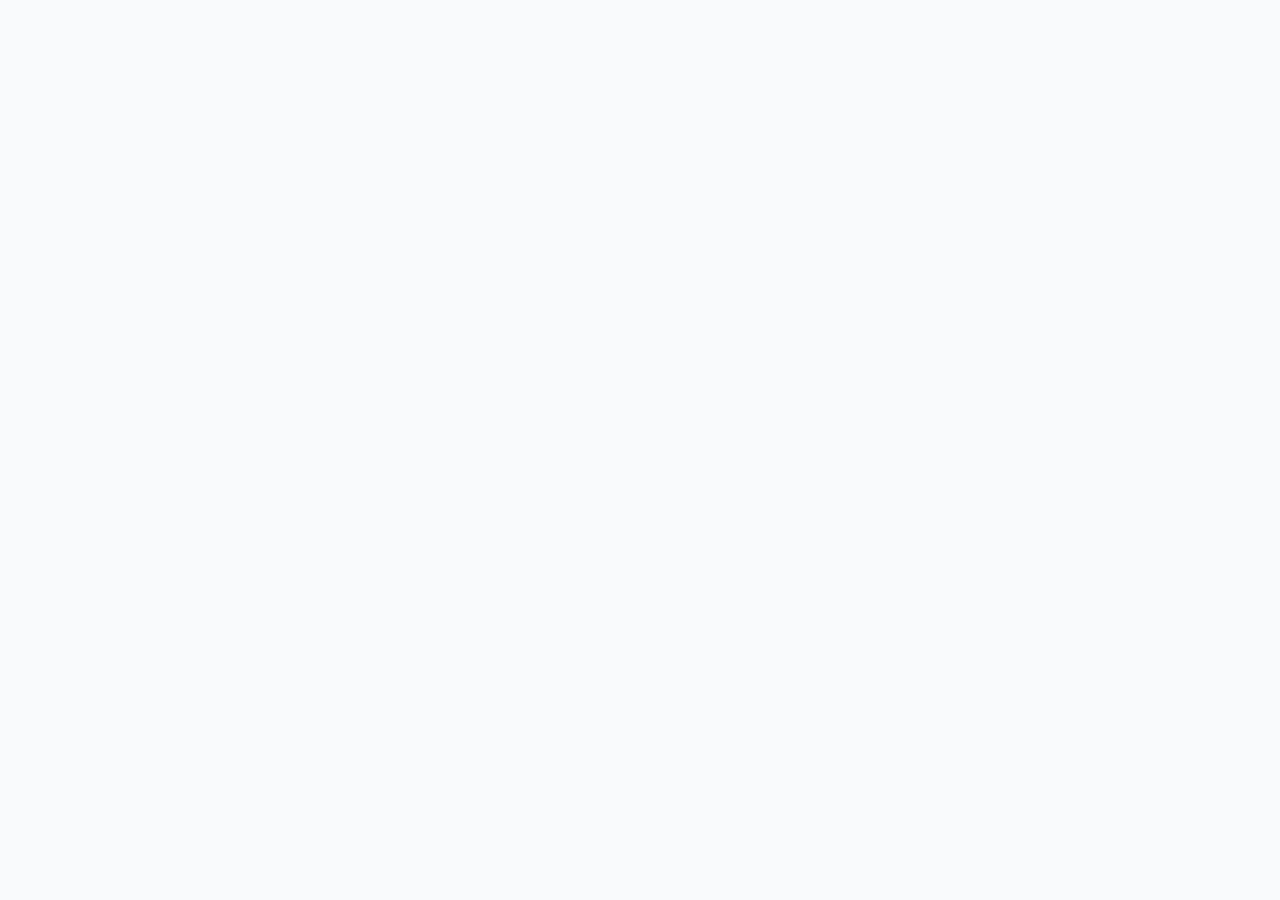
==== index.html @ 6b9e0cc2 "chore: inicializar repositorio, estructura base de carpetas y config inicial" ====
<!DOCTYPE html>
<html lang="es">
<head>
  <meta charset="UTF-8">
  <meta name="viewport" content="width=device-width, initial-scale=1.0">
  <title>Pablo Sosa | Estudiante de Sistemas & Diseñador UX/UI</title>
  <meta name="description" content="Portfolio web personal de Pablo Sosa, estudiante de la Licenciatura en Sistemas de Información (FCyT UADER) enfocado en Diseño UX/UI y Frontend. Proyectos, casos de estudio y contacto.">
  <meta name="author" content="Pablo Sosa">
  <meta name="theme-color" content="#1D4ED8">

  <!-- Open Graph / Meta Compartir -->
  <meta property="og:type" content="website">
  <meta property="og:title" content="Pablo Sosa | Estudiante de Sistemas & Diseñador UX/UI">
  <meta property="og:description" content="Portfolio web personal de Pablo Sosa. Proyectos de UX/UI, casos de estudio, formación en Sistemas y contacto.">
  <meta property="og:image" content="assets/images/pablo-sosa.jpg">
  <meta property="og:url" content="https://pablososa388.github.io/portfolio-pablo-sosa/">

  <!-- Favicon Vectorial -->
  <link rel="icon" type="image/svg+xml" href="assets/images/favicon.svg">

  <!-- Tipografías de Google Fonts con font-display: swap -->
  <link rel="preconnect" href="https://fonts.googleapis.com">
  <link rel="preconnect" href="https://fonts.gstatic.com" crossorigin>
  <link href="https://fonts.googleapis.com/css2?family=Inter:wght@400;500;600;700&family=Outfit:wght@500;600;700;800&display=swap" rel="stylesheet">

  <!-- Estilos CSS del Design System -->
  <link rel="stylesheet" href="assets/css/style.css">
</head>
<body>
  <!-- Enlace accesible de salto para lectores de pantalla y navegación por teclado (WCAG 2.2 AA) -->
  <a href="#main-content" class="skip-link">Saltar al contenido principal</a>

  <!-- Header / Barra de Navegación Sticky -->
  <header id="header" class="site-header" role="banner">
    <!-- Se completará en el siguiente commit -->
  </header>

  <!-- Contenido Principal One-Page -->
  <main id="main-content" role="main">
    <!-- Secciones obligatorias se incorporarán progresivamente -->
  </main>

  <!-- Footer del Sitio -->
  <footer id="footer" class="site-footer" role="contentinfo">
    <!-- Se completará en el commit correspondiente -->
  </footer>

  <!-- Script principal de interactividad -->
  <script src="assets/js/main.js" defer></script>
</body>
</html>
---- assets/css/style.css ----
/* ==========================================================================
   PORTFOLIO WEB PERSONAL - PABLO SOSA
   Design System, CSS Variables, Tokens & Base Styles
   Cátedra: Diseño UX-UI (FCyT UADER)
   ========================================================================== */

/* --------------------------------------------------------------------------
   1. VARIABLES & DESIGN TOKENS
   -------------------------------------------------------------------------- */
:root {
  /* Escala de Espaciado (múltiplos de 4px y 8px) */
  --space-1: 0.25rem;  /* 4px */
  --space-2: 0.5rem;   /* 8px */
  --space-3: 0.75rem;  /* 12px */
  --space-4: 1rem;     /* 16px */
  --space-5: 1.25rem;  /* 20px */
  --space-6: 1.5rem;   /* 24px */
  --space-8: 2rem;     /* 32px */
  --space-10: 2.5rem;  /* 40px */
  --space-12: 3rem;    /* 48px */
  --space-16: 4rem;    /* 64px */
  --space-20: 5rem;    /* 80px */
  --space-24: 6rem;    /* 96px */

  /* Tipografías */
  --font-heading: 'Outfit', -apple-system, BlinkMacSystemFont, 'Segoe UI', Roboto, sans-serif;
  --font-body: 'Inter', -apple-system, BlinkMacSystemFont, 'Segoe UI', Roboto, sans-serif;

  /* Escala Tipográfica (Mobile-first) */
  --text-xs: 0.75rem;    /* 12px */
  --text-sm: 0.875rem;   /* 14px */
  --text-base: 1rem;     /* 16px */
  --text-lg: 1.125rem;   /* 18px */
  --text-xl: 1.25rem;    /* 20px */
  --text-2xl: 1.5rem;    /* 24px */
  --text-3xl: 1.875rem;  /* 30px */
  --text-4xl: 2.25rem;   /* 36px */
  --text-5xl: 3rem;      /* 48px */

  /* Radios de borde */
  --radius-sm: 6px;
  --radius-md: 10px;
  --radius-lg: 16px;
  --radius-xl: 24px;
  --radius-full: 9999px;

  /* Transiciones y Sombras */
  --transition-fast: 150ms ease;
  --transition-base: 250ms cubic-bezier(0.16, 1, 0.3, 1);
  --header-height: 4.5rem;

  /* PALETA MODO CLARO (Default) - Contraste WCAG 2.2 AA validado */
  --color-bg: #F8FAFC;
  --color-surface: #FFFFFF;
  --color-surface-hover: #F1F5F9;
  --color-surface-subtle: #F1F5F9;
  --color-text-main: #0F172A;       /* Slate 900 - Contraste > 13:1 */
  --color-text-muted: #475569;      /* Slate 600 - Contraste > 5.5:1 */
  --color-text-subtle: #64748B;
  --color-border: #E2E8F0;
  --color-border-subtle: #CBD5E1;
  --color-primary: #1D4ED8;         /* Blue 700 - Contraste > 6.5:1 */
  --color-primary-hover: #1E40AF;
  --color-primary-light: #EFF6FF;
  --color-accent: #0D9488;          /* Teal 600 */
  --color-accent-subtle: #CCFBF1;
  --color-card-border: #E2E8F0;
  --color-shadow: rgba(15, 23, 42, 0.06);
  --color-shadow-lg: rgba(15, 23, 42, 0.12);
  --color-focus: #2563EB;
  --color-badge-bg: #DCFCE7;
  --color-badge-text: #166534;
  --color-badge-dot: #22C55E;
}

/* PALETA MODO OSCURO (Activada vía atributo data-theme="dark" o media query) */
[data-theme="dark"] {
  --color-bg: #0B0F19;
  --color-surface: #131B2E;
  --color-surface-hover: #1E293B;
  --color-surface-subtle: #0F172A;
  --color-text-main: #F8FAFC;       /* Slate 50 - Contraste > 14:1 */
  --color-text-muted: #94A3B8;      /* Slate 400 - Contraste > 5:1 */
  --color-text-subtle: #64748B;
  --color-border: #1E293B;
  --color-border-subtle: #334155;
  --color-primary: #38BDF8;         /* Sky 400 */
  --color-primary-hover: #7DD3FC;
  --color-primary-light: rgba(56, 189, 248, 0.12);
  --color-accent: #2DD4BF;          /* Teal 400 */
  --color-accent-subtle: rgba(45, 212, 191, 0.15);
  --color-card-border: #1E293B;
  --color-shadow: rgba(0, 0, 0, 0.35);
  --color-shadow-lg: rgba(0, 0, 0, 0.6);
  --color-focus: #38BDF8;
  --color-badge-bg: rgba(34, 197, 94, 0.15);
  --color-badge-text: #86EFAC;
  --color-badge-dot: #4ADE80;
}

@media (prefers-color-scheme: dark) {
  :root:not([data-theme="light"]) {
    --color-bg: #0B0F19;
    --color-surface: #131B2E;
    --color-surface-hover: #1E293B;
    --color-surface-subtle: #0F172A;
    --color-text-main: #F8FAFC;
    --color-text-muted: #94A3B8;
    --color-text-subtle: #64748B;
    --color-border: #1E293B;
    --color-border-subtle: #334155;
    --color-primary: #38BDF8;
    --color-primary-hover: #7DD3FC;
    --color-primary-light: rgba(56, 189, 248, 0.12);
    --color-accent: #2DD4BF;
    --color-accent-subtle: rgba(45, 212, 191, 0.15);
    --color-card-border: #1E293B;
    --color-shadow: rgba(0, 0, 0, 0.35);
    --color-shadow-lg: rgba(0, 0, 0, 0.6);
    --color-focus: #38BDF8;
    --color-badge-bg: rgba(34, 197, 94, 0.15);
    --color-badge-text: #86EFAC;
    --color-badge-dot: #4ADE80;
  }
}

/* --------------------------------------------------------------------------
   2. RESET MODERNO & CONFIGURACIÓN GLOBAL
   -------------------------------------------------------------------------- */
*, *::before, *::after {
  box-sizing: border-box;
  margin: 0;
  padding: 0;
}

html {
  font-family: var(--font-body);
  font-size: 16px;
  line-height: 1.6;
  color: var(--color-text-main);
  background-color: var(--color-bg);
  scroll-behavior: smooth;
  -webkit-text-size-adjust: 100%;
}

body {
  min-height: 100vh;
  display: flex;
  flex-direction: column;
  overflow-x: hidden;
  transition: background-color var(--transition-base), color var(--transition-base);
}

/* Evitar que el header sticky tape los títulos al navegar por anclas */
section[id], article[id] {
  scroll-margin-top: calc(var(--header-height) + 1.5rem);
}

/* --------------------------------------------------------------------------
   3. ACCESIBILIDAD & FOCO VISIBLE (WCAG 2.2 AA)
   -------------------------------------------------------------------------- */
.skip-link {
  position: absolute;
  top: -100px;
  left: var(--space-4);
  background: var(--color-primary);
  color: #FFFFFF;
  padding: var(--space-3) var(--space-6);
  border-radius: var(--radius-md);
  font-weight: 600;
  z-index: 9999;
  text-decoration: none;
  box-shadow: 0 4px 12px var(--color-shadow-lg);
  transition: top var(--transition-fast);
}

.skip-link:focus {
  top: var(--space-4);
  outline: 3px solid var(--color-focus);
  outline-offset: 3px;
}

:focus-visible {
  outline: 3px solid var(--color-focus);
  outline-offset: 3px;
}

/* Respeto estricto a preferencia de reducción de movimiento */
@media (prefers-reduced-motion: reduce) {
  html {
    scroll-behavior: auto !important;
  }
  *, *::before, *::after {
    animation-duration: 0.01ms !important;
    animation-iteration-count: 1 !important;
    transition-duration: 0.01ms !important;
    scroll-behavior: auto !important;
  }
}

/* --------------------------------------------------------------------------
   4. TIPOGRAFÍA & CONTENEDORES
   -------------------------------------------------------------------------- */
h1, h2, h3, h4 {
  font-family: var(--font-heading);
  color: var(--color-text-main);
  line-height: 1.25;
  font-weight: 700;
  letter-spacing: -0.02em;
}

h1 { font-size: var(--text-3xl); }
h2 { font-size: var(--text-2xl); }
h3 { font-size: var(--text-xl); }
h4 { font-size: var(--text-lg); }

p {
  color: var(--color-text-muted);
  margin-bottom: var(--space-4);
}

a {
  color: var(--color-primary);
  text-decoration: none;
  transition: color var(--transition-fast);
}

img, svg {
  display: block;
  max-width: 100%;
  height: auto;
}

ul, ol {
  list-style: none;
}

.container {
  width: 100%;
  max-width: 1200px;
  margin-inline: auto;
  padding-inline: var(--space-5);
}

/* Clases utilitarias de texto y badges */
.section-tag {
  display: inline-block;
  font-family: var(--font-heading);
  font-size: var(--text-xs);
  font-weight: 700;
  text-transform: uppercase;
  letter-spacing: 0.1em;
  color: var(--color-primary);
  background-color: var(--color-primary-light);
  padding: var(--space-1) var(--space-3);
  border-radius: var(--radius-full);
  margin-bottom: var(--space-2);
}

.section-title {
  font-size: var(--text-3xl);
  margin-bottom: var(--space-2);
}

.section-desc {
  font-size: var(--text-base);
  max-width: 60ch;
  margin-bottom: var(--space-8);
}

/* Breakpoints Responsivos */
@media (min-width: 768px) {
  :root {
    --text-3xl: 2.25rem;
    --text-4xl: 2.75rem;
    --text-5xl: 3.5rem;
  }
  .container {
    padding-inline: var(--space-8);
  }
}

@media (min-width: 1280px) {
  :root {
    --text-5xl: 4rem;
  }
  .container {
    padding-inline: var(--space-10);
  }
}
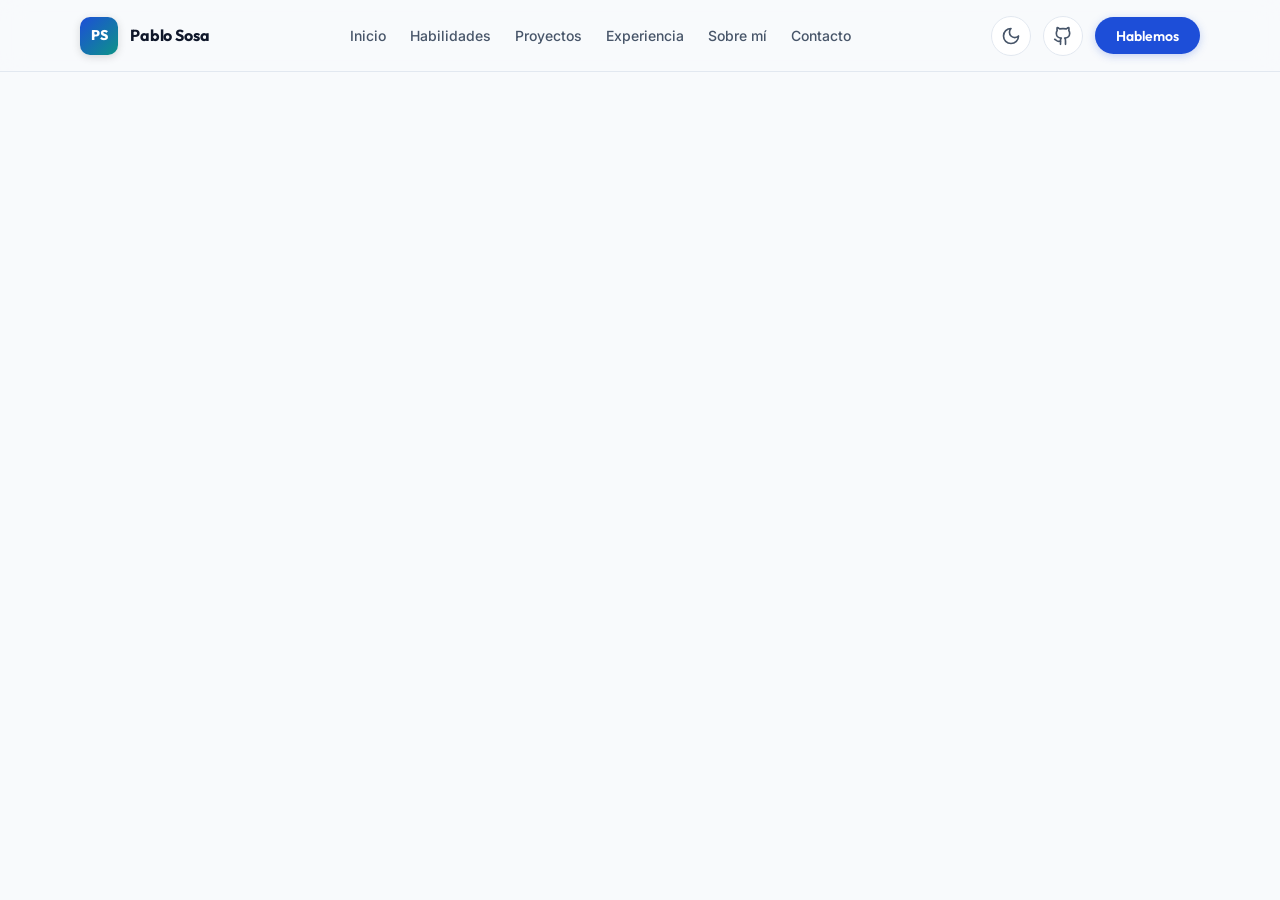
==== commit 5490c71a: "feat: maquetar skip-link y header sticky con navegacion accesible, mobile menu y toggle modo oscuro/" ====
--- a/index.html
+++ b/index.html
@@ -32,7 +32,64 @@
 
   <!-- Header / Barra de Navegación Sticky -->
   <header id="header" class="site-header" role="banner">
-    <!-- Se completará en el siguiente commit -->
+    <div class="container header-container">
+      <!-- Logotipo / Monograma -->
+      <a href="#hero" class="brand-logo" aria-label="Pablo Sosa - Ir al inicio">
+        <span class="brand-monogram">PS</span>
+        <span class="brand-name">Pablo Sosa</span>
+      </a>
+
+      <!-- Navegación Principal -->
+      <nav id="primary-nav" class="main-nav" aria-label="Navegación principal">
+        <ul class="nav-list">
+          <li class="nav-item"><a href="#hero" class="nav-link">Inicio</a></li>
+          <li class="nav-item"><a href="#skills" class="nav-link">Habilidades</a></li>
+          <li class="nav-item"><a href="#proyectos" class="nav-link">Proyectos</a></li>
+          <li class="nav-item"><a href="#experiencia" class="nav-link">Experiencia</a></li>
+          <li class="nav-item"><a href="#sobre-mi" class="nav-link">Sobre mí</a></li>
+          <li class="nav-item"><a href="#contacto" class="nav-link">Contacto</a></li>
+        </ul>
+      </nav>
+
+      <!-- Acciones de Navegación (Tema, GitHub, CTA Contacto, Botón Móvil) -->
+      <div class="header-actions">
+        <!-- Toggle Modo Claro / Modo Oscuro -->
+        <button id="theme-toggle" class="btn-icon theme-toggle" type="button" aria-label="Cambiar a modo oscuro" title="Cambiar tema">
+          <svg class="sun-icon" xmlns="http://www.w3.org/2000/svg" width="20" height="20" viewBox="0 0 24 24" fill="none" stroke="currentColor" stroke-width="2" stroke-linecap="round" stroke-linejoin="round" aria-hidden="true">
+            <circle cx="12" cy="12" r="4"></circle>
+            <path d="M12 2v2"></path>
+            <path d="M12 20v2"></path>
+            <path d="m4.93 4.93 1.41 1.41"></path>
+            <path d="m17.66 17.66 1.41 1.41"></path>
+            <path d="M2 12h2"></path>
+            <path d="M20 12h2"></path>
+            <path d="m6.34 17.66-1.41 1.41"></path>
+            <path d="m19.07 4.93-1.41 1.41"></path>
+          </svg>
+          <svg class="moon-icon" xmlns="http://www.w3.org/2000/svg" width="20" height="20" viewBox="0 0 24 24" fill="none" stroke="currentColor" stroke-width="2" stroke-linecap="round" stroke-linejoin="round" aria-hidden="true">
+            <path d="M12 3a6 6 0 0 0 9 9 9 9 0 1 1-9-9Z"></path>
+          </svg>
+        </button>
+
+        <!-- Link a GitHub -->
+        <a href="https://github.com/pablososa388" target="_blank" rel="noopener noreferrer" class="btn-icon github-link" aria-label="Perfil de GitHub de Pablo Sosa (abre en pestaña nueva)" title="GitHub de Pablo">
+          <svg xmlns="http://www.w3.org/2000/svg" width="20" height="20" viewBox="0 0 24 24" fill="none" stroke="currentColor" stroke-width="2" stroke-linecap="round" stroke-linejoin="round" aria-hidden="true">
+            <path d="M15 22v-4a4.8 4.8 0 0 0-1-3.5c3 0 6-2 6-5.5.08-1.25-.27-2.48-1-3.5.28-1.15.28-2.35 0-3.5 0 0-1 0-3 1.5-2.64-.5-5.36-.5-8 0C6 2 5 2 5 2c-.3 1.15-.3 2.35 0 3.5A5.403 5.403 0 0 0 4 9c0 3.5 3 5.5 6 5.5-.39.49-.68 1.05-.85 1.65-.17.6-.22 1.23-.15 1.85v4"></path>
+            <path d="M9 18c-4.51 2-5-2-7-2"></path>
+          </svg>
+        </a>
+
+        <!-- CTA Principal Contacto (desktop) -->
+        <a href="#contacto" class="btn btn-primary header-cta">Hablemos</a>
+
+        <!-- Botón Menú Hamburguesa Mobile -->
+        <button id="mobile-menu-btn" class="mobile-menu-btn" type="button" aria-expanded="false" aria-controls="primary-nav" aria-label="Abrir menú de navegación">
+          <span class="hamburger-line"></span>
+          <span class="hamburger-line"></span>
+          <span class="hamburger-line"></span>
+        </button>
+      </div>
+    </div>
   </header>
 
   <!-- Contenido Principal One-Page -->
@@ -49,3 +106,4 @@
   <script src="assets/js/main.js" defer></script>
 </body>
 </html>
+
--- a/assets/css/style.css
+++ b/assets/css/style.css
@@ -288,3 +288,308 @@
     padding-inline: var(--space-10);
   }
 }
+
+/* --------------------------------------------------------------------------
+   5. BOTONES & COMPONENTES BASE
+   -------------------------------------------------------------------------- */
+.btn {
+  display: inline-flex;
+  align-items: center;
+  justify-content: center;
+  gap: var(--space-2);
+  padding: 0.65rem 1.25rem;
+  font-family: var(--font-heading);
+  font-size: var(--text-sm);
+  font-weight: 600;
+  line-height: 1;
+  border-radius: var(--radius-full);
+  cursor: pointer;
+  border: 1px solid transparent;
+  transition: all var(--transition-fast);
+  text-decoration: none;
+  white-space: nowrap;
+}
+
+.btn:active {
+  transform: translateY(1px);
+}
+
+.btn-primary {
+  background-color: var(--color-primary);
+  color: #FFFFFF !important;
+  box-shadow: 0 2px 8px rgba(29, 78, 216, 0.25);
+}
+
+.btn-primary:hover {
+  background-color: var(--color-primary-hover);
+  box-shadow: 0 4px 14px rgba(29, 78, 216, 0.35);
+  transform: translateY(-1px);
+}
+
+.btn-secondary {
+  background-color: var(--color-surface);
+  color: var(--color-text-main) !important;
+  border-color: var(--color-border);
+}
+
+.btn-secondary:hover {
+  background-color: var(--color-surface-hover);
+  border-color: var(--color-border-subtle);
+  transform: translateY(-1px);
+}
+
+.btn-icon {
+  width: 40px;
+  height: 40px;
+  padding: 0;
+  display: inline-flex;
+  align-items: center;
+  justify-content: center;
+  border-radius: var(--radius-full);
+  background-color: var(--color-surface);
+  border: 1px solid var(--color-border);
+  color: var(--color-text-muted);
+  cursor: pointer;
+  transition: all var(--transition-fast);
+  flex-shrink: 0;
+}
+
+.btn-icon:hover {
+  color: var(--color-primary);
+  border-color: var(--color-primary);
+  background-color: var(--color-primary-light);
+  transform: translateY(-1px);
+}
+
+/* --------------------------------------------------------------------------
+   6. HEADER & NAVEGACIÓN STICKY
+   -------------------------------------------------------------------------- */
+.site-header {
+  position: sticky;
+  top: 0;
+  left: 0;
+  width: 100%;
+  height: var(--header-height);
+  z-index: 1000;
+  background-color: var(--color-bg);
+  background-color: color-mix(in srgb, var(--color-bg) 85%, transparent);
+  backdrop-filter: blur(12px);
+  -webkit-backdrop-filter: blur(12px);
+  border-bottom: 1px solid var(--color-border);
+  transition: background-color var(--transition-base), border-color var(--transition-base), box-shadow var(--transition-base);
+}
+
+.site-header.is-scrolled {
+  box-shadow: 0 4px 20px var(--color-shadow);
+}
+
+.header-container {
+  display: flex;
+  align-items: center;
+  justify-content: space-between;
+  height: 100%;
+}
+
+/* Monograma y Logotipo */
+.brand-logo {
+  display: inline-flex;
+  align-items: center;
+  gap: var(--space-3);
+  text-decoration: none;
+}
+
+.brand-monogram {
+  width: 38px;
+  height: 38px;
+  display: inline-flex;
+  align-items: center;
+  justify-content: center;
+  background: linear-gradient(135deg, var(--color-primary), var(--color-accent));
+  color: #FFFFFF;
+  font-family: var(--font-heading);
+  font-weight: 800;
+  font-size: var(--text-sm);
+  border-radius: var(--radius-md);
+  box-shadow: 0 2px 8px rgba(0, 0, 0, 0.15);
+  transition: transform var(--transition-fast);
+}
+
+.brand-logo:hover .brand-monogram {
+  transform: scale(1.05);
+}
+
+.brand-name {
+  font-family: var(--font-heading);
+  font-size: var(--text-base);
+  font-weight: 700;
+  color: var(--color-text-main);
+  letter-spacing: -0.01em;
+}
+
+/* Navegación Desktop */
+.main-nav {
+  display: none;
+}
+
+.nav-list {
+  display: flex;
+  align-items: center;
+  gap: var(--space-6);
+}
+
+.nav-link {
+  font-size: var(--text-sm);
+  font-weight: 500;
+  color: var(--color-text-muted);
+  padding: var(--space-2) 0;
+  position: relative;
+  transition: color var(--transition-fast);
+}
+
+.nav-link::after {
+  content: '';
+  position: absolute;
+  bottom: 0;
+  left: 0;
+  width: 0;
+  height: 2px;
+  background-color: var(--color-primary);
+  border-radius: var(--radius-full);
+  transition: width var(--transition-fast);
+}
+
+.nav-link:hover,
+.nav-link:focus-visible {
+  color: var(--color-primary);
+}
+
+.nav-link:hover::after,
+.nav-link:focus-visible::after {
+  width: 100%;
+}
+
+/* Acciones del Header */
+.header-actions {
+  display: flex;
+  align-items: center;
+  gap: var(--space-3);
+}
+
+/* Selector Modo Claro / Modo Oscuro */
+.theme-toggle .sun-icon {
+  display: none;
+}
+.theme-toggle .moon-icon {
+  display: block;
+}
+
+[data-theme="dark"] .theme-toggle .sun-icon {
+  display: block;
+}
+[data-theme="dark"] .theme-toggle .moon-icon {
+  display: none;
+}
+
+@media (prefers-color-scheme: dark) {
+  :root:not([data-theme="light"]) .theme-toggle .sun-icon {
+    display: block;
+  }
+  :root:not([data-theme="light"]) .theme-toggle .moon-icon {
+    display: none;
+  }
+}
+
+/* Botón Hamburguesa Mobile */
+.mobile-menu-btn {
+  display: flex;
+  flex-direction: column;
+  justify-content: space-between;
+  width: 40px;
+  height: 40px;
+  padding: 11px 9px;
+  background-color: var(--color-surface);
+  border: 1px solid var(--color-border);
+  border-radius: var(--radius-md);
+  cursor: pointer;
+  transition: all var(--transition-fast);
+}
+
+.mobile-menu-btn:hover {
+  background-color: var(--color-surface-hover);
+  border-color: var(--color-border-subtle);
+}
+
+.hamburger-line {
+  display: block;
+  width: 100%;
+  height: 2px;
+  background-color: var(--color-text-main);
+  border-radius: var(--radius-full);
+  transition: transform var(--transition-fast), opacity var(--transition-fast);
+}
+
+/* Estado Activo Hamburguesa */
+.mobile-menu-btn[aria-expanded="true"] .hamburger-line:nth-child(1) {
+  transform: translateY(7px) rotate(45deg);
+}
+.mobile-menu-btn[aria-expanded="true"] .hamburger-line:nth-child(2) {
+  opacity: 0;
+}
+.mobile-menu-btn[aria-expanded="true"] .hamburger-line:nth-child(3) {
+  transform: translateY(-7px) rotate(-45deg);
+}
+
+/* Responsive: Mobile Drawer vs Desktop Nav */
+@media (max-width: 767px) {
+  .header-cta {
+    display: none;
+  }
+
+  .main-nav {
+    display: block;
+    position: fixed;
+    top: var(--header-height);
+    left: 0;
+    width: 100%;
+    background-color: var(--color-surface);
+    border-bottom: 1px solid var(--color-border);
+    box-shadow: 0 10px 25px var(--color-shadow-lg);
+    padding: var(--space-6) var(--space-5);
+    opacity: 0;
+    pointer-events: none;
+    transform: translateY(-12px);
+    transition: opacity var(--transition-base), transform var(--transition-base);
+  }
+
+  .main-nav.is-open {
+    opacity: 1;
+    pointer-events: auto;
+    transform: translateY(0);
+  }
+
+  .nav-list {
+    flex-direction: column;
+    align-items: flex-start;
+    gap: var(--space-4);
+  }
+
+  .nav-link {
+    font-size: var(--text-lg);
+    font-weight: 600;
+    display: block;
+    width: 100%;
+    padding: var(--space-2) 0;
+  }
+}
+
+@media (min-width: 768px) {
+  .main-nav {
+    display: block;
+  }
+
+  .mobile-menu-btn {
+    display: none;
+  }
+}
+
+
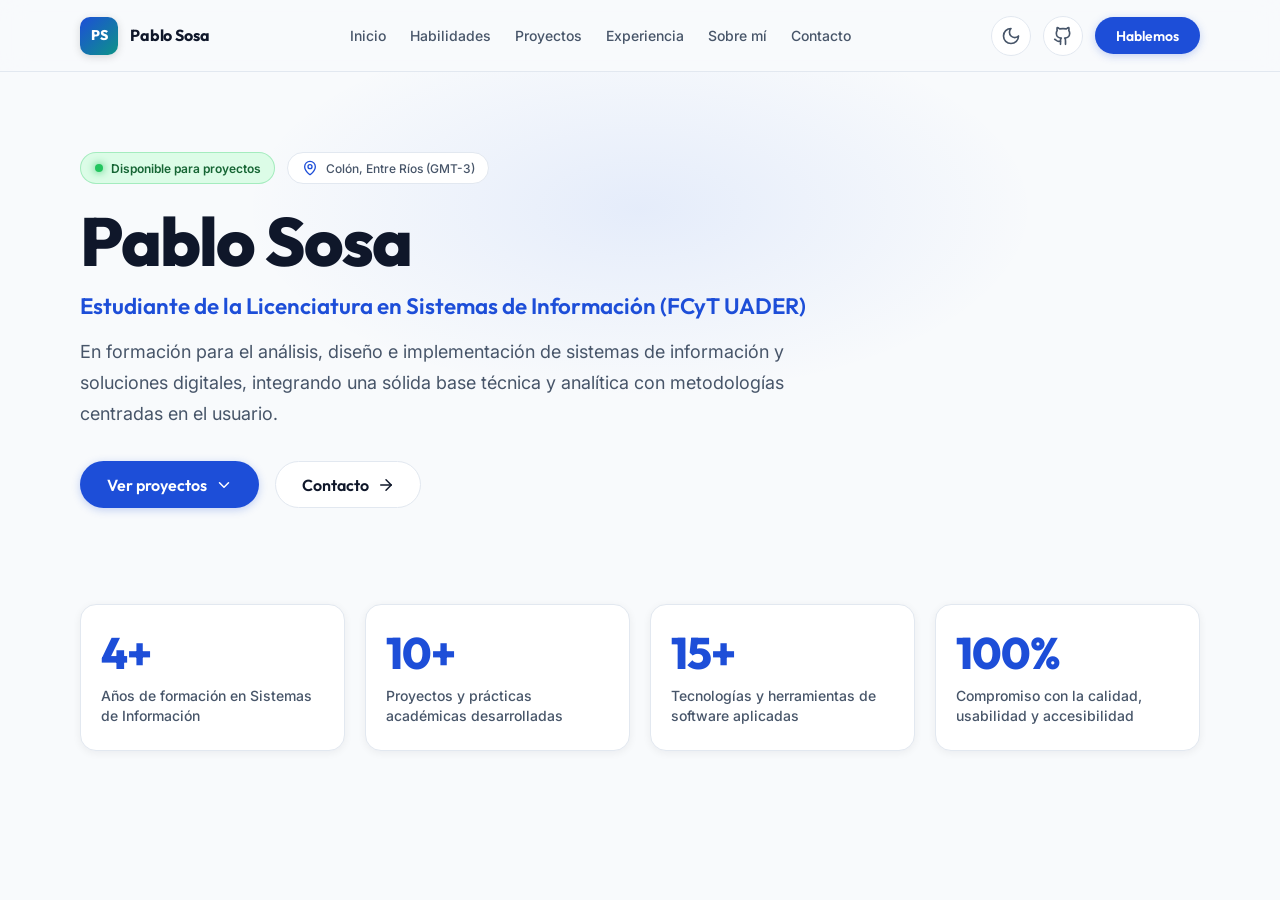
==== commit d8b9d348: "feat: maquetar seccion hero con badge de disponibilidad y metricas destacadas" ====
--- a/index.html
+++ b/index.html
@@ -94,7 +94,94 @@
 
   <!-- Contenido Principal One-Page -->
   <main id="main-content" role="main">
-    <!-- Secciones obligatorias se incorporarán progresivamente -->
+    <!-- ======================================================================
+         SECCIÓN 2: HERO
+         ====================================================================== -->
+    <section id="hero" class="hero-section" aria-labelledby="hero-title">
+      <div class="container hero-container">
+        <div class="hero-content">
+          <!-- Badges de Disponibilidad y Ubicación -->
+          <div class="hero-meta-badges">
+            <span class="status-badge" role="status">
+              <span class="status-dot" aria-hidden="true"></span>
+              Disponible para proyectos
+            </span>
+            <span class="location-badge">
+              <svg xmlns="http://www.w3.org/2000/svg" width="16" height="16" viewBox="0 0 24 24" fill="none" stroke="currentColor" stroke-width="2" stroke-linecap="round" stroke-linejoin="round" aria-hidden="true">
+                <path d="M20 10c0 4.993-5.539 10.193-7.399 11.799a1 1 0 0 1-1.202 0C9.539 20.193 4 14.993 4 10a8 8 0 0 1 16 0"></path>
+                <circle cx="12" cy="10" r="3"></circle>
+              </svg>
+              Colón, Entre Ríos (GMT-3)
+            </span>
+          </div>
+
+          <!-- Título Principal (único h1) -->
+          <h1 id="hero-title" class="hero-title">
+            Pablo Sosa
+          </h1>
+
+          <!-- Rol académico / Carrera -->
+          <p class="hero-role">
+            Estudiante de la Licenciatura en Sistemas de Información (FCyT UADER)
+          </p>
+
+          <!-- Propuesta de Valor en 1–2 líneas -->
+          <p class="hero-description">
+            En formación para el análisis, diseño e implementación de sistemas de información y soluciones digitales, integrando una sólida base técnica y analítica con metodologías centradas en el usuario.
+          </p>
+
+          <!-- 2 CTAs Obligatorios: Ver trabajos / Contacto -->
+          <div class="hero-actions">
+            <a href="#proyectos" class="btn btn-primary hero-btn">
+              <span>Ver proyectos</span>
+              <svg xmlns="http://www.w3.org/2000/svg" width="18" height="18" viewBox="0 0 24 24" fill="none" stroke="currentColor" stroke-width="2" stroke-linecap="round" stroke-linejoin="round" aria-hidden="true">
+                <path d="m6 9 6 6 6-6"/>
+              </svg>
+            </a>
+            <a href="#contacto" class="btn btn-secondary hero-btn">
+              <span>Contacto</span>
+              <svg xmlns="http://www.w3.org/2000/svg" width="18" height="18" viewBox="0 0 24 24" fill="none" stroke="currentColor" stroke-width="2" stroke-linecap="round" stroke-linejoin="round" aria-hidden="true">
+                <path d="M5 12h14"></path>
+                <path d="m12 5 7 7-7 7"></path>
+              </svg>
+            </a>
+          </div>
+        </div>
+      </div>
+    </section>
+
+    <!-- ======================================================================
+         SECCIÓN 3: MÉTRICAS / HIGHLIGHTS
+         ====================================================================== -->
+    <section id="metricas" class="metrics-section" aria-label="Métricas destacadas y logros">
+      <div class="container">
+        <div class="metrics-grid">
+          <!-- Tarjeta 1 -->
+          <article class="metric-card">
+            <span class="metric-number">4+</span>
+            <p class="metric-label">Años de formación en Sistemas de Información</p>
+          </article>
+
+          <!-- Tarjeta 2 -->
+          <article class="metric-card">
+            <span class="metric-number">10+</span>
+            <p class="metric-label">Proyectos y prácticas académicas desarrolladas</p>
+          </article>
+
+          <!-- Tarjeta 3 -->
+          <article class="metric-card">
+            <span class="metric-number">15+</span>
+            <p class="metric-label">Tecnologías y herramientas de software aplicadas</p>
+          </article>
+
+          <!-- Tarjeta 4 -->
+          <article class="metric-card">
+            <span class="metric-number">100%</span>
+            <p class="metric-label">Compromiso con la calidad, usabilidad y accesibilidad</p>
+          </article>
+        </div>
+      </div>
+    </section>
   </main>
 
   <!-- Footer del Sitio -->
--- a/assets/css/style.css
+++ b/assets/css/style.css
@@ -592,4 +592,199 @@
   }
 }
 
-
+/* --------------------------------------------------------------------------
+   7. SECCIÓN 2: HERO
+   -------------------------------------------------------------------------- */
+.hero-section {
+  padding-block: var(--space-12) var(--space-16);
+  position: relative;
+  overflow: hidden;
+}
+
+.hero-section::before {
+  content: '';
+  position: absolute;
+  top: -10%;
+  left: 50%;
+  transform: translateX(-50%);
+  width: 100%;
+  max-width: 800px;
+  height: 380px;
+  background: radial-gradient(ellipse at center, rgba(37, 99, 235, 0.09) 0%, transparent 70%);
+  pointer-events: none;
+  z-index: -1;
+}
+
+[data-theme="dark"] .hero-section::before {
+  background: radial-gradient(ellipse at center, rgba(56, 189, 248, 0.12) 0%, transparent 70%);
+}
+
+.hero-content {
+  max-width: 820px;
+}
+
+/* Badges superiores */
+.hero-meta-badges {
+  display: flex;
+  flex-wrap: wrap;
+  align-items: center;
+  gap: var(--space-3);
+  margin-bottom: var(--space-5);
+}
+
+.status-badge {
+  display: inline-flex;
+  align-items: center;
+  gap: var(--space-2);
+  background-color: var(--color-badge-bg);
+  color: var(--color-badge-text);
+  font-size: var(--text-xs);
+  font-weight: 600;
+  padding: 0.35rem 0.85rem;
+  border-radius: var(--radius-full);
+  border: 1px solid rgba(34, 197, 94, 0.3);
+}
+
+.status-dot {
+  width: 8px;
+  height: 8px;
+  border-radius: 50%;
+  background-color: var(--color-badge-dot);
+  box-shadow: 0 0 8px var(--color-badge-dot);
+  animation: pulseDot 2s infinite ease-in-out;
+}
+
+@keyframes pulseDot {
+  0%, 100% {
+    transform: scale(1);
+    opacity: 1;
+  }
+  50% {
+    transform: scale(1.3);
+    opacity: 0.7;
+  }
+}
+
+.location-badge {
+  display: inline-flex;
+  align-items: center;
+  gap: var(--space-2);
+  background-color: var(--color-surface);
+  color: var(--color-text-muted);
+  font-size: var(--text-xs);
+  font-weight: 500;
+  padding: 0.35rem 0.85rem;
+  border-radius: var(--radius-full);
+  border: 1px solid var(--color-border);
+}
+
+.location-badge svg {
+  color: var(--color-primary);
+}
+
+/* Tipografía del Hero */
+.hero-title {
+  font-size: clamp(2.4rem, 6vw, 4.25rem);
+  font-weight: 800;
+  letter-spacing: -0.03em;
+  line-height: 1.1;
+  margin-bottom: var(--space-3);
+}
+
+.hero-role {
+  font-family: var(--font-heading);
+  font-size: clamp(1.125rem, 2.5vw, 1.4rem);
+  font-weight: 600;
+  color: var(--color-primary);
+  line-height: 1.35;
+  margin-bottom: var(--space-4);
+}
+
+.hero-description {
+  font-size: clamp(1rem, 2vw, 1.125rem);
+  color: var(--color-text-muted);
+  max-width: 65ch;
+  line-height: 1.7;
+  margin-bottom: var(--space-8);
+}
+
+/* CTAs del Hero */
+.hero-actions {
+  display: flex;
+  flex-wrap: wrap;
+  align-items: center;
+  gap: var(--space-4);
+}
+
+.hero-btn {
+  padding: 0.85rem 1.6rem;
+  font-size: var(--text-base);
+}
+
+/* --------------------------------------------------------------------------
+   8. SECCIÓN 3: MÉTRICAS / HIGHLIGHTS
+   -------------------------------------------------------------------------- */
+.metrics-section {
+  padding-bottom: var(--space-16);
+}
+
+.metrics-grid {
+  display: grid;
+  grid-template-columns: 1fr;
+  gap: var(--space-4);
+}
+
+.metric-card {
+  background-color: var(--color-surface);
+  border: 1px solid var(--color-card-border);
+  border-radius: var(--radius-lg);
+  padding: var(--space-6) var(--space-5);
+  box-shadow: 0 2px 8px var(--color-shadow);
+  transition: transform var(--transition-fast), border-color var(--transition-fast), box-shadow var(--transition-fast);
+  position: relative;
+}
+
+.metric-card:hover {
+  transform: translateY(-4px);
+  border-color: var(--color-primary);
+  box-shadow: 0 8px 24px var(--color-shadow-lg);
+}
+
+.metric-number {
+  display: block;
+  font-family: var(--font-heading);
+  font-size: clamp(2rem, 4vw, 2.75rem);
+  font-weight: 800;
+  color: var(--color-primary);
+  line-height: 1.1;
+  margin-bottom: var(--space-2);
+  letter-spacing: -0.02em;
+}
+
+.metric-label {
+  font-size: var(--text-sm);
+  color: var(--color-text-muted);
+  font-weight: 500;
+  line-height: 1.45;
+  margin: 0;
+}
+
+@media (min-width: 640px) {
+  .metrics-grid {
+    grid-template-columns: repeat(2, 1fr);
+  }
+}
+
+@media (min-width: 1024px) {
+  .hero-section {
+    padding-block: var(--space-20) var(--space-24);
+  }
+
+  .metrics-grid {
+    grid-template-columns: repeat(4, 1fr);
+    gap: var(--space-5);
+  }
+}
+
+
+
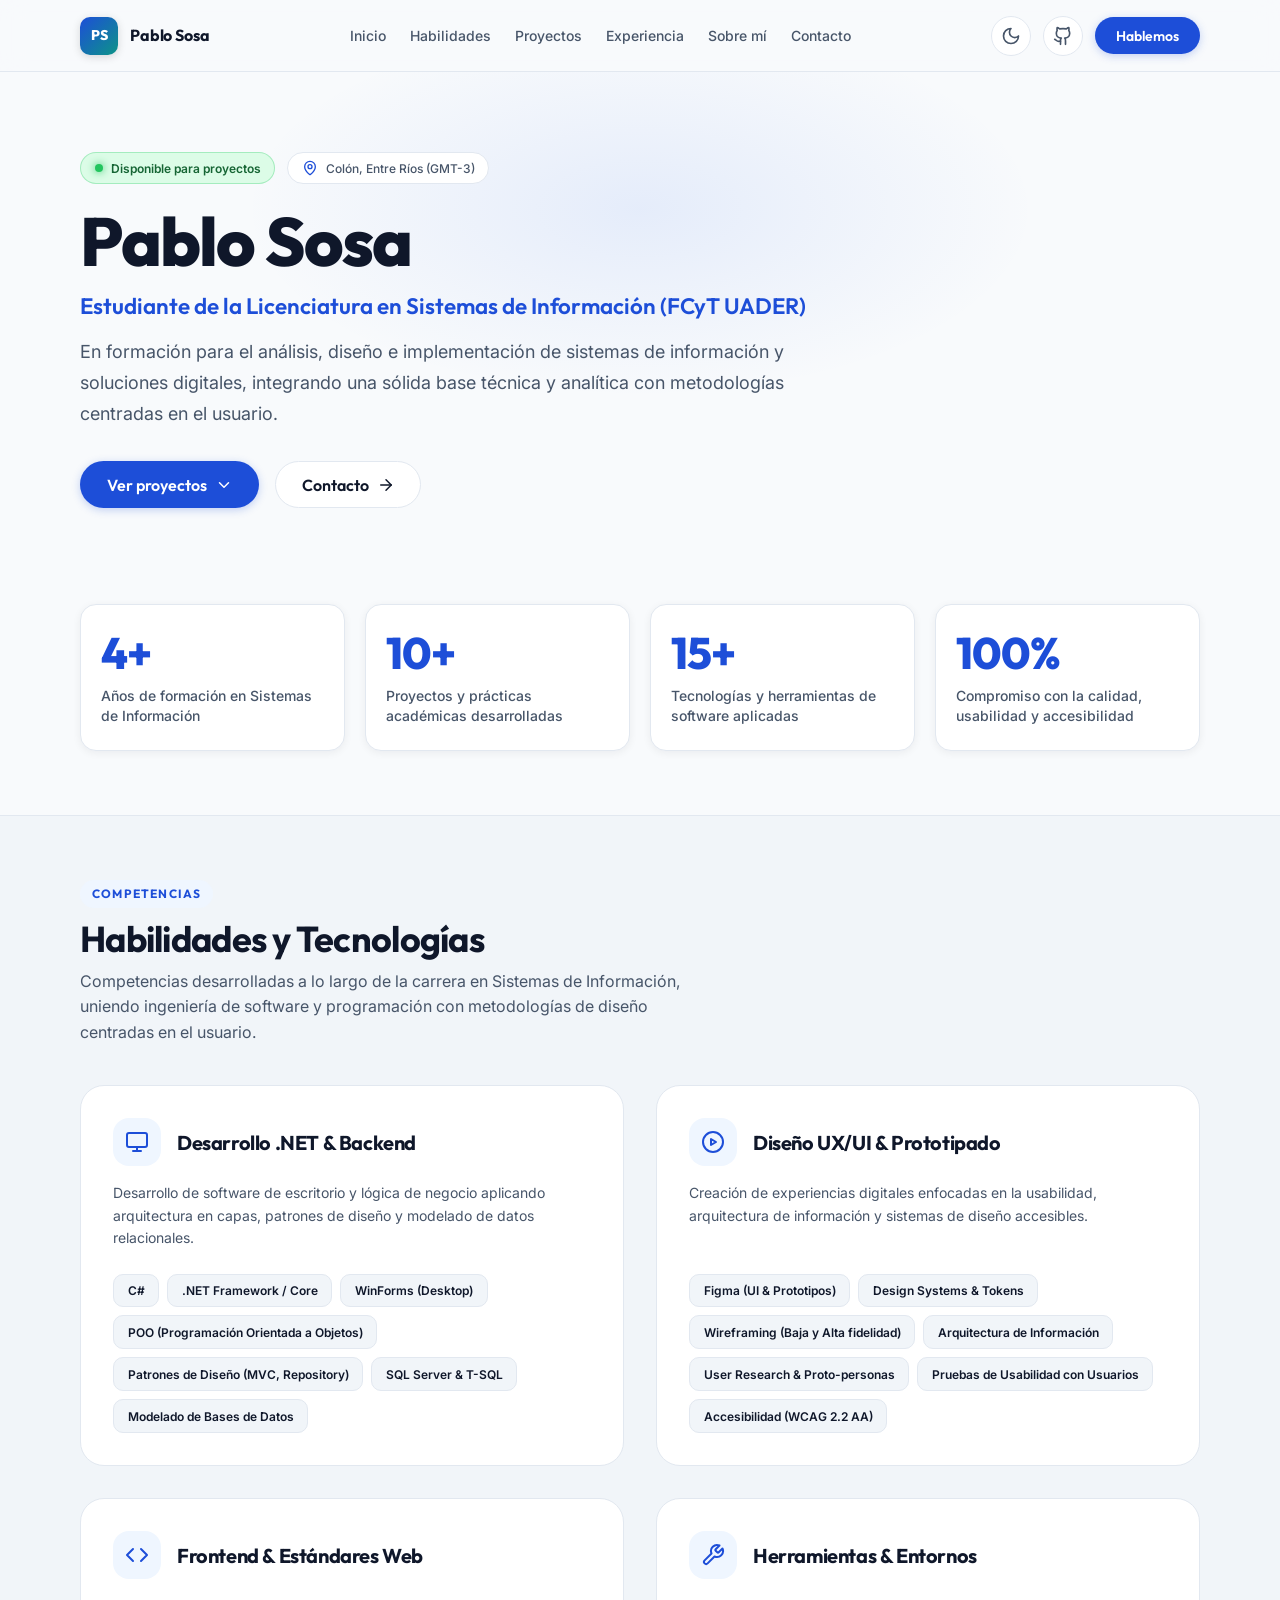
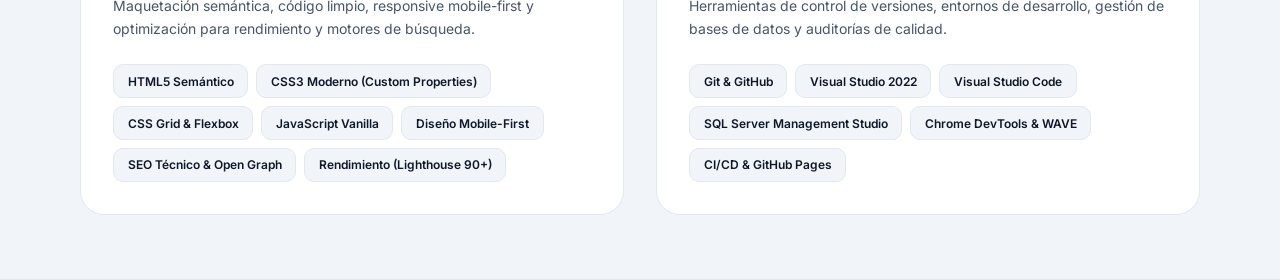
==== commit 47fdd5ab: "feat: desarrollar seccion de habilidades categorizadas con soporte para dot net y chips interactivos" ====
--- a/index.html
+++ b/index.html
@@ -182,6 +182,124 @@
         </div>
       </div>
     </section>
+
+    <!-- ======================================================================
+         SECCIÓN 4: SKILLS / HABILIDADES
+         ====================================================================== -->
+    <section id="skills" class="skills-section" aria-labelledby="skills-title">
+      <div class="container">
+        <!-- Encabezado de Sección -->
+        <div class="section-header">
+          <span class="section-tag">Competencias</span>
+          <h2 id="skills-title" class="section-title">Habilidades y Tecnologías</h2>
+          <p class="section-desc">
+            Competencias desarrolladas a lo largo de la carrera en Sistemas de Información, uniendo ingeniería de software y programación con metodologías de diseño centradas en el usuario.
+          </p>
+        </div>
+
+        <!-- Grilla de Categorías -->
+        <div class="skills-grid">
+          <!-- Categoría 1: Desarrollo .NET & Software -->
+          <article class="skill-card">
+            <div class="skill-card-header">
+              <div class="skill-icon-box" aria-hidden="true">
+                <svg xmlns="http://www.w3.org/2000/svg" width="24" height="24" viewBox="0 0 24 24" fill="none" stroke="currentColor" stroke-width="2" stroke-linecap="round" stroke-linejoin="round">
+                  <rect width="20" height="14" x="2" y="3" rx="2"/>
+                  <line x1="8" x2="16" y1="21" y2="21"/>
+                  <line x1="12" x2="12" y1="17" y2="21"/>
+                </svg>
+              </div>
+              <h3 class="skill-category-title">Desarrollo .NET & Backend</h3>
+            </div>
+            <p class="skill-category-desc">
+              Desarrollo de software de escritorio y lógica de negocio aplicando arquitectura en capas, patrones de diseño y modelado de datos relacionales.
+            </p>
+            <ul class="skill-chips-list" aria-label="Tecnologías de Desarrollo .NET y Backend">
+              <li class="skill-chip">C#</li>
+              <li class="skill-chip">.NET Framework / Core</li>
+              <li class="skill-chip">WinForms (Desktop)</li>
+              <li class="skill-chip">POO (Programación Orientada a Objetos)</li>
+              <li class="skill-chip">Patrones de Diseño (MVC, Repository)</li>
+              <li class="skill-chip">SQL Server & T-SQL</li>
+              <li class="skill-chip">Modelado de Bases de Datos</li>
+            </ul>
+          </article>
+
+          <!-- Categoría 2: Diseño UX/UI & Prototipado -->
+          <article class="skill-card">
+            <div class="skill-card-header">
+              <div class="skill-icon-box" aria-hidden="true">
+                <svg xmlns="http://www.w3.org/2000/svg" width="24" height="24" viewBox="0 0 24 24" fill="none" stroke="currentColor" stroke-width="2" stroke-linecap="round" stroke-linejoin="round">
+                  <circle cx="12" cy="12" r="10"/>
+                  <path d="m10 15 5-3-5-3v6Z"/>
+                </svg>
+              </div>
+              <h3 class="skill-category-title">Diseño UX/UI & Prototipado</h3>
+            </div>
+            <p class="skill-category-desc">
+              Creación de experiencias digitales enfocadas en la usabilidad, arquitectura de información y sistemas de diseño accesibles.
+            </p>
+            <ul class="skill-chips-list" aria-label="Tecnologías de Diseño UX/UI">
+              <li class="skill-chip">Figma (UI & Prototipos)</li>
+              <li class="skill-chip">Design Systems & Tokens</li>
+              <li class="skill-chip">Wireframing (Baja y Alta fidelidad)</li>
+              <li class="skill-chip">Arquitectura de Información</li>
+              <li class="skill-chip">User Research & Proto-personas</li>
+              <li class="skill-chip">Pruebas de Usabilidad con Usuarios</li>
+              <li class="skill-chip">Accesibilidad (WCAG 2.2 AA)</li>
+            </ul>
+          </article>
+
+          <!-- Categoría 3: Frontend & Desarrollo Web -->
+          <article class="skill-card">
+            <div class="skill-card-header">
+              <div class="skill-icon-box" aria-hidden="true">
+                <svg xmlns="http://www.w3.org/2000/svg" width="24" height="24" viewBox="0 0 24 24" fill="none" stroke="currentColor" stroke-width="2" stroke-linecap="round" stroke-linejoin="round">
+                  <polyline points="16 18 22 12 16 6"/>
+                  <polyline points="8 6 2 12 8 18"/>
+                </svg>
+              </div>
+              <h3 class="skill-category-title">Frontend & Estándares Web</h3>
+            </div>
+            <p class="skill-category-desc">
+              Maquetación semántica, código limpio, responsive mobile-first y optimización para rendimiento y motores de búsqueda.
+            </p>
+            <ul class="skill-chips-list" aria-label="Tecnologías de Frontend y Web">
+              <li class="skill-chip">HTML5 Semántico</li>
+              <li class="skill-chip">CSS3 Moderno (Custom Properties)</li>
+              <li class="skill-chip">CSS Grid & Flexbox</li>
+              <li class="skill-chip">JavaScript Vanilla</li>
+              <li class="skill-chip">Diseño Mobile-First</li>
+              <li class="skill-chip">SEO Técnico & Open Graph</li>
+              <li class="skill-chip">Rendimiento (Lighthouse 90+)</li>
+            </ul>
+          </article>
+
+          <!-- Categoría 4: Herramientas & Flujo de Trabajo -->
+          <article class="skill-card">
+            <div class="skill-card-header">
+              <div class="skill-icon-box" aria-hidden="true">
+                <svg xmlns="http://www.w3.org/2000/svg" width="24" height="24" viewBox="0 0 24 24" fill="none" stroke="currentColor" stroke-width="2" stroke-linecap="round" stroke-linejoin="round">
+                  <path d="M14.7 6.3a1 1 0 0 0 0 1.4l1.6 1.6a1 1 0 0 0 1.4 0l3.77-3.77a6 6 0 0 1-7.94 7.94l-6.91 6.91a2.12 2.12 0 0 1-3-3l6.91-6.91a6 6 0 0 1 7.94-7.94l-3.76 3.76z"/>
+                </svg>
+              </div>
+              <h3 class="skill-category-title">Herramientas & Entornos</h3>
+            </div>
+            <p class="skill-category-desc">
+              Herramientas de control de versiones, entornos de desarrollo, gestión de bases de datos y auditorías de calidad.
+            </p>
+            <ul class="skill-chips-list" aria-label="Herramientas y Entornos">
+              <li class="skill-chip">Git & GitHub</li>
+              <li class="skill-chip">Visual Studio 2022</li>
+              <li class="skill-chip">Visual Studio Code</li>
+              <li class="skill-chip">SQL Server Management Studio</li>
+              <li class="skill-chip">Chrome DevTools & WAVE</li>
+              <li class="skill-chip">CI/CD & GitHub Pages</li>
+            </ul>
+          </article>
+        </div>
+      </div>
+    </section>
   </main>
 
   <!-- Footer del Sitio -->
--- a/assets/css/style.css
+++ b/assets/css/style.css
@@ -786,5 +786,126 @@
   }
 }
 
-
-
+/* --------------------------------------------------------------------------
+   9. SECCIÓN 4: SKILLS / HABILIDADES
+   -------------------------------------------------------------------------- */
+.skills-section {
+  padding-block: var(--space-16);
+  background-color: var(--color-surface-subtle);
+  border-top: 1px solid var(--color-border);
+  border-bottom: 1px solid var(--color-border);
+  position: relative;
+}
+
+.section-header {
+  margin-bottom: var(--space-10);
+}
+
+.skills-grid {
+  display: grid;
+  grid-template-columns: 1fr;
+  gap: var(--space-6);
+}
+
+.skill-card {
+  background-color: var(--color-surface);
+  border: 1px solid var(--color-card-border);
+  border-radius: var(--radius-xl);
+  padding: var(--space-8) var(--space-6);
+  display: flex;
+  flex-direction: column;
+  transition: transform var(--transition-fast), border-color var(--transition-fast), box-shadow var(--transition-fast);
+}
+
+.skill-card:hover {
+  transform: translateY(-4px);
+  border-color: var(--color-primary);
+  box-shadow: 0 10px 28px var(--color-shadow-lg);
+}
+
+.skill-card-header {
+  display: flex;
+  align-items: center;
+  gap: var(--space-4);
+  margin-bottom: var(--space-4);
+}
+
+.skill-icon-box {
+  width: 48px;
+  height: 48px;
+  border-radius: var(--radius-lg);
+  background-color: var(--color-primary-light);
+  color: var(--color-primary);
+  display: flex;
+  align-items: center;
+  justify-content: center;
+  flex-shrink: 0;
+  transition: transform var(--transition-fast);
+}
+
+.skill-card:hover .skill-icon-box {
+  transform: scale(1.08);
+}
+
+.skill-category-title {
+  font-size: var(--text-xl);
+  font-weight: 700;
+  color: var(--color-text-main);
+  margin: 0;
+  line-height: 1.25;
+}
+
+.skill-category-desc {
+  font-size: var(--text-sm);
+  color: var(--color-text-muted);
+  line-height: 1.6;
+  margin-bottom: var(--space-6);
+  flex-grow: 1;
+}
+
+.skill-chips-list {
+  display: flex;
+  flex-wrap: wrap;
+  gap: var(--space-2);
+  margin: 0;
+  padding: 0;
+  list-style: none;
+}
+
+.skill-chip {
+  display: inline-flex;
+  align-items: center;
+  padding: 0.4rem 0.85rem;
+  font-size: var(--text-xs);
+  font-weight: 600;
+  color: var(--color-text-main);
+  background-color: var(--color-surface-hover);
+  border: 1px solid var(--color-border);
+  border-radius: var(--radius-md);
+  transition: all var(--transition-fast);
+  cursor: default;
+  user-select: none;
+}
+
+.skill-chip:hover {
+  background-color: var(--color-primary-light);
+  color: var(--color-primary);
+  border-color: var(--color-primary);
+  transform: translateY(-2px);
+  box-shadow: 0 2px 6px var(--color-shadow);
+}
+
+@media (min-width: 768px) {
+  .skills-grid {
+    grid-template-columns: repeat(2, 1fr);
+    gap: var(--space-8);
+  }
+
+  .skill-card {
+    padding: var(--space-8);
+  }
+}
+
+
+
+
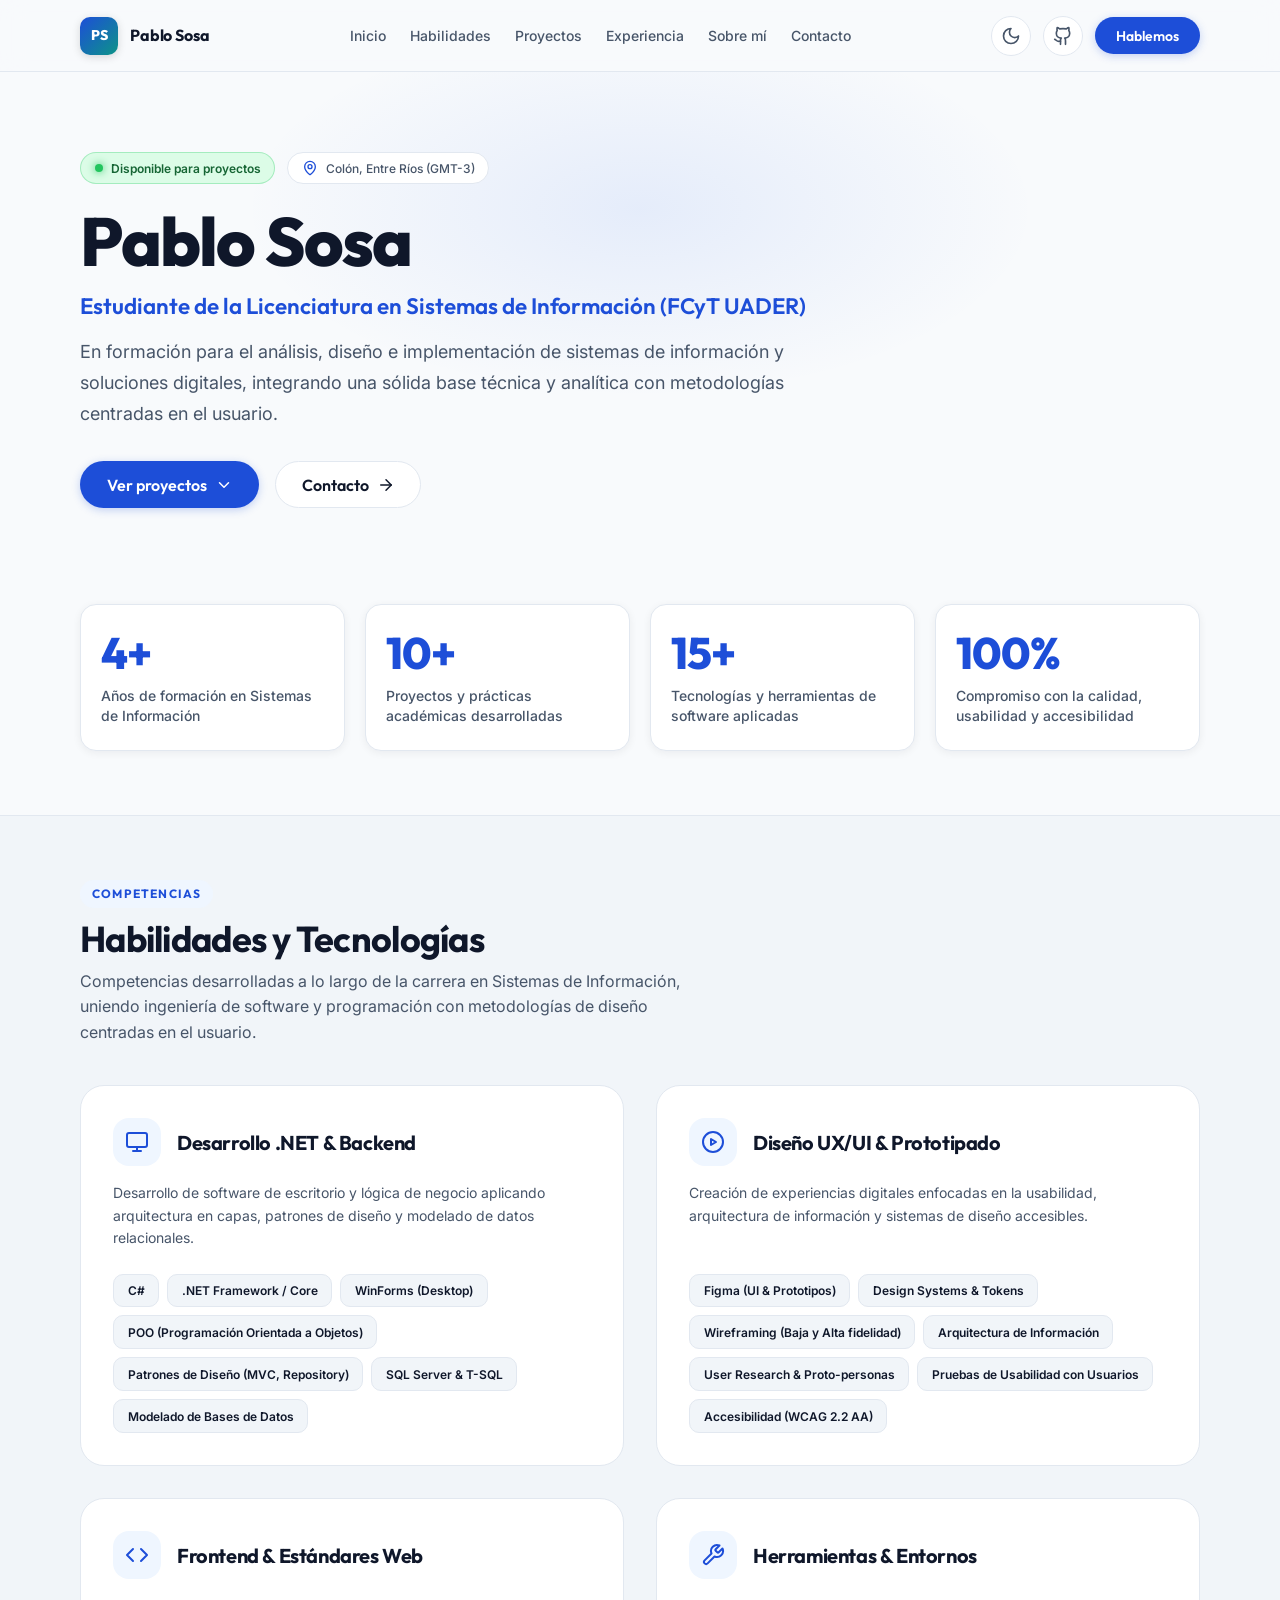
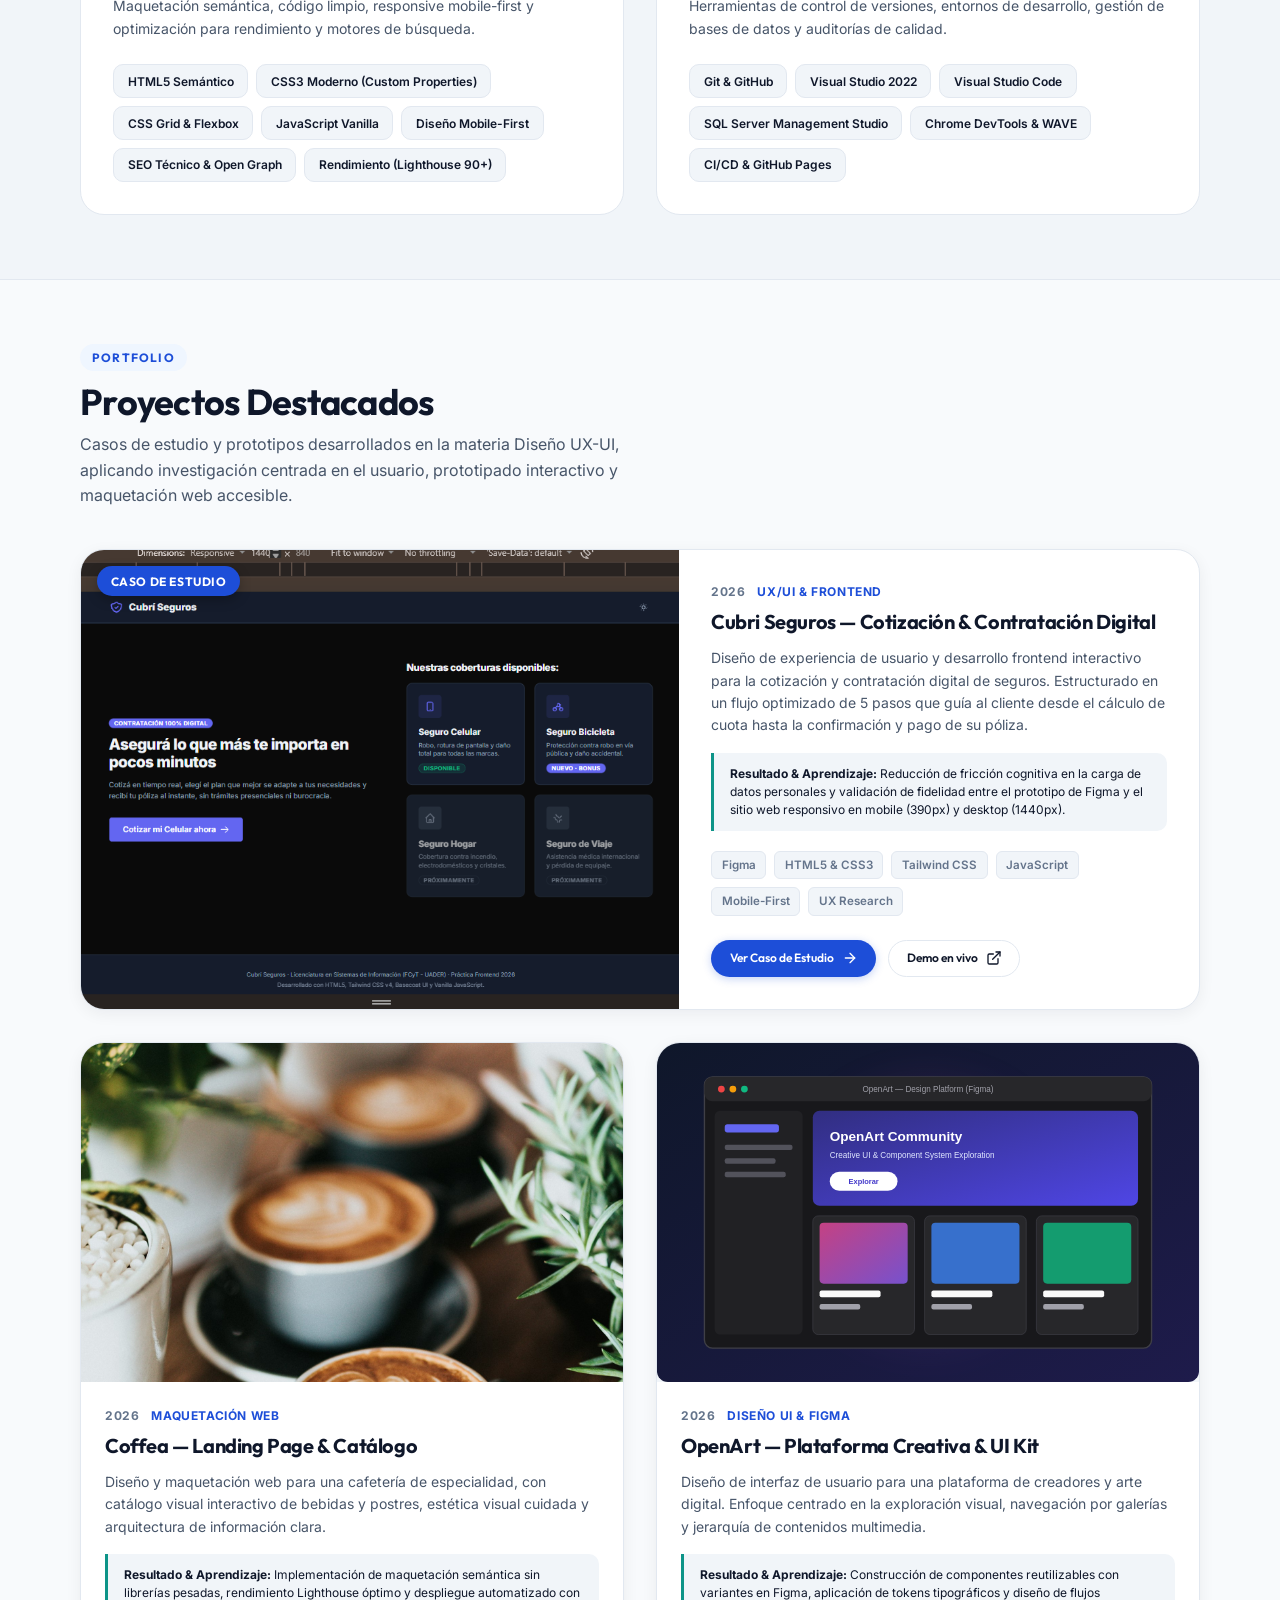
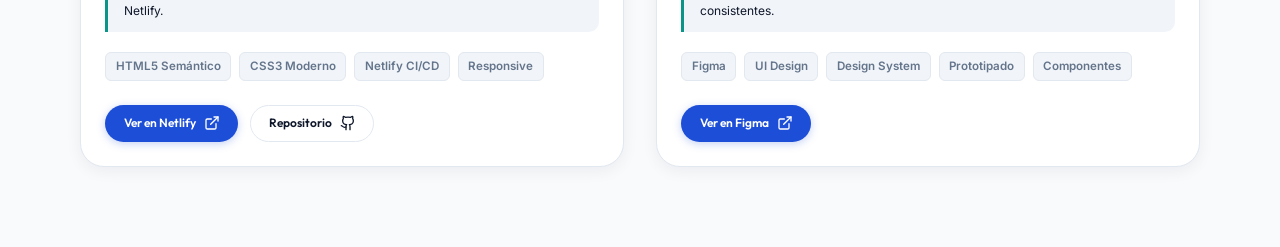
==== commit 2f6658fe: "feat: maquetar grilla de proyectos y tarjetas con tags, caso de estudio y links" ====
--- a/index.html
+++ b/index.html
@@ -300,6 +300,151 @@
         </div>
       </div>
     </section>
+
+    <!-- ======================================================================
+         SECCIÓN 5: PROYECTOS (Mínimo 3 proyectos con caso de estudio)
+         ====================================================================== -->
+    <section id="proyectos" class="projects-section" aria-labelledby="projects-title">
+      <div class="container">
+        <!-- Encabezado de Sección -->
+        <div class="section-header">
+          <span class="section-tag">Portfolio</span>
+          <h2 id="projects-title" class="section-title">Proyectos Destacados</h2>
+          <p class="section-desc">
+            Casos de estudio y prototipos desarrollados en la materia Diseño UX-UI, aplicando investigación centrada en el usuario, prototipado interactivo y maquetación web accesible.
+          </p>
+        </div>
+
+        <!-- Grilla de Proyectos Clickeables -->
+        <div class="projects-grid">
+          <!-- Proyecto 1: Cubri Seguros (Caso de Estudio Principal) -->
+          <article class="project-card project-card-featured">
+            <div class="project-media">
+              <span class="project-badge-featured" aria-label="Proyecto destacado">Caso de Estudio</span>
+              <img src="assets/images/project-cubri.png" alt="Interfaz desktop de Cubri Seguros para cotización y contratación digital" class="project-img" loading="lazy" width="720" height="400">
+            </div>
+            <div class="project-body">
+              <div class="project-meta">
+                <span class="project-year">2026</span>
+                <span class="project-category">UX/UI & Frontend</span>
+              </div>
+              <h3 class="project-title">Cubri Seguros — Cotización & Contratación Digital</h3>
+              <p class="project-description">
+                Diseño de experiencia de usuario y desarrollo frontend interactivo para la cotización y contratación digital de seguros. Estructurado en un flujo optimizado de 5 pasos que guía al cliente desde el cálculo de cuota hasta la confirmación y pago de su póliza.
+              </p>
+              <div class="project-highlight">
+                <strong>Resultado & Aprendizaje:</strong> Reducción de fricción cognitiva en la carga de datos personales y validación de fidelidad entre el prototipo de Figma y el sitio web responsivo en mobile (390px) y desktop (1440px).
+              </div>
+              <ul class="project-tags" aria-label="Herramientas utilizadas en Cubri Seguros">
+                <li class="project-tag">Figma</li>
+                <li class="project-tag">HTML5 & CSS3</li>
+                <li class="project-tag">Tailwind CSS</li>
+                <li class="project-tag">JavaScript</li>
+                <li class="project-tag">Mobile-First</li>
+                <li class="project-tag">UX Research</li>
+              </ul>
+              <div class="project-links">
+                <a href="case-study.html" class="btn btn-primary project-btn">
+                  <span>Ver Caso de Estudio</span>
+                  <svg xmlns="http://www.w3.org/2000/svg" width="16" height="16" viewBox="0 0 24 24" fill="none" stroke="currentColor" stroke-width="2" stroke-linecap="round" stroke-linejoin="round" aria-hidden="true">
+                    <path d="M5 12h14"></path>
+                    <path d="m12 5 7 7-7 7"></path>
+                  </svg>
+                </a>
+                <a href="https://pablososa388.github.io/UX-UI_TPS/" target="_blank" rel="noopener noreferrer" class="btn btn-secondary project-btn">
+                  <span>Demo en vivo</span>
+                  <svg xmlns="http://www.w3.org/2000/svg" width="16" height="16" viewBox="0 0 24 24" fill="none" stroke="currentColor" stroke-width="2" stroke-linecap="round" stroke-linejoin="round" aria-hidden="true">
+                    <path d="M18 13v6a2 2 0 0 1-2 2H5a2 2 0 0 1-2-2V8a2 2 0 0 1 2-2h6"></path>
+                    <polyline points="15 3 21 3 21 9"></polyline>
+                    <line x1="10" x2="21" y1="14" y2="3"></line>
+                  </svg>
+                </a>
+              </div>
+            </div>
+          </article>
+
+          <!-- Proyecto 2: Coffea Landing -->
+          <article class="project-card">
+            <div class="project-media">
+              <img src="assets/images/project-coffea.webp" alt="Landing page de cafetería de especialidad Coffea" class="project-img" loading="lazy" width="720" height="400">
+            </div>
+            <div class="project-body">
+              <div class="project-meta">
+                <span class="project-year">2026</span>
+                <span class="project-category">Maquetación Web</span>
+              </div>
+              <h3 class="project-title">Coffea — Landing Page & Catálogo</h3>
+              <p class="project-description">
+                Diseño y maquetación web para una cafetería de especialidad, con catálogo visual interactivo de bebidas y postres, estética visual cuidada y arquitectura de información clara.
+              </p>
+              <div class="project-highlight">
+                <strong>Resultado & Aprendizaje:</strong> Implementación de maquetación semántica sin librerías pesadas, rendimiento Lighthouse óptimo y despliegue automatizado con Netlify.
+              </div>
+              <ul class="project-tags" aria-label="Herramientas utilizadas en Coffea">
+                <li class="project-tag">HTML5 Semántico</li>
+                <li class="project-tag">CSS3 Moderno</li>
+                <li class="project-tag">Netlify CI/CD</li>
+                <li class="project-tag">Responsive</li>
+              </ul>
+              <div class="project-links">
+                <a href="https://bejewelled-capybara-280524.netlify.app/#dessert-card-4" target="_blank" rel="noopener noreferrer" class="btn btn-primary project-btn">
+                  <span>Ver en Netlify</span>
+                  <svg xmlns="http://www.w3.org/2000/svg" width="16" height="16" viewBox="0 0 24 24" fill="none" stroke="currentColor" stroke-width="2" stroke-linecap="round" stroke-linejoin="round" aria-hidden="true">
+                    <path d="M18 13v6a2 2 0 0 1-2 2H5a2 2 0 0 1-2-2V8a2 2 0 0 1 2-2h6"></path>
+                    <polyline points="15 3 21 3 21 9"></polyline>
+                    <line x1="10" x2="21" y1="14" y2="3"></line>
+                  </svg>
+                </a>
+                <a href="https://github.com/pablososa388/UX-UI_TPSs" target="_blank" rel="noopener noreferrer" class="btn btn-secondary project-btn">
+                  <span>Repositorio</span>
+                  <svg xmlns="http://www.w3.org/2000/svg" width="16" height="16" viewBox="0 0 24 24" fill="none" stroke="currentColor" stroke-width="2" stroke-linecap="round" stroke-linejoin="round" aria-hidden="true">
+                    <path d="M15 22v-4a4.8 4.8 0 0 0-1-3.5c3 0 6-2 6-5.5.08-1.25-.27-2.48-1-3.5.28-1.15.28-2.35 0-3.5 0 0-1 0-3 1.5-2.64-.5-5.36-.5-8 0C6 2 5 2 5 2c-.3 1.15-.3 2.35 0 3.5A5.403 5.403 0 0 0 4 9c0 3.5 3 5.5 6 5.5-.39.49-.68 1.05-.85 1.65-.17.6-.22 1.23-.15 1.85v4"></path>
+                    <path d="M9 18c-4.51 2-5-2-7-2"></path>
+                  </svg>
+                </a>
+              </div>
+            </div>
+          </article>
+
+          <!-- Proyecto 3: OpenArt -->
+          <article class="project-card">
+            <div class="project-media">
+              <img src="assets/images/project-openart.svg" alt="Prototipo de UI y Design System de OpenArt en Figma" class="project-img" loading="lazy" width="720" height="400">
+            </div>
+            <div class="project-body">
+              <div class="project-meta">
+                <span class="project-year">2026</span>
+                <span class="project-category">Diseño UI & Figma</span>
+              </div>
+              <h3 class="project-title">OpenArt — Plataforma Creativa & UI Kit</h3>
+              <p class="project-description">
+                Diseño de interfaz de usuario para una plataforma de creadores y arte digital. Enfoque centrado en la exploración visual, navegación por galerías y jerarquía de contenidos multimedia.
+              </p>
+              <div class="project-highlight">
+                <strong>Resultado & Aprendizaje:</strong> Construcción de componentes reutilizables con variantes en Figma, aplicación de tokens tipográficos y diseño de flujos consistentes.
+              </div>
+              <ul class="project-tags" aria-label="Herramientas utilizadas en OpenArt">
+                <li class="project-tag">Figma</li>
+                <li class="project-tag">UI Design</li>
+                <li class="project-tag">Design System</li>
+                <li class="project-tag">Prototipado</li>
+                <li class="project-tag">Componentes</li>
+              </ul>
+              <div class="project-links">
+                <a href="https://www.figma.com/design/EhKpbNKNmI9dD0DaENZEdz/OpenArt---Design?node-id=0-1&p=f&t=xrZcFD4WN9RypSKj-0" target="_blank" rel="noopener noreferrer" class="btn btn-primary project-btn">
+                  <span>Ver en Figma</span>
+                  <svg xmlns="http://www.w3.org/2000/svg" width="16" height="16" viewBox="0 0 24 24" fill="none" stroke="currentColor" stroke-width="2" stroke-linecap="round" stroke-linejoin="round" aria-hidden="true">
+                    <path d="M18 13v6a2 2 0 0 1-2 2H5a2 2 0 0 1-2-2V8a2 2 0 0 1 2-2h6"></path>
+                    <polyline points="15 3 21 3 21 9"></polyline>
+                    <line x1="10" x2="21" y1="14" y2="3"></line>
+                  </svg>
+                </a>
+              </div>
+            </div>
+          </article>
+        </div>
+      </div>
+    </section>
   </main>
 
   <!-- Footer del Sitio -->
--- a/assets/css/style.css
+++ b/assets/css/style.css
@@ -906,6 +906,174 @@
   }
 }
 
-
-
-
+/* --------------------------------------------------------------------------
+   10. SECCIÓN 5: PROYECTOS
+   -------------------------------------------------------------------------- */
+.projects-section {
+  padding-block: var(--space-16) var(--space-20);
+}
+
+.projects-grid {
+  display: grid;
+  grid-template-columns: 1fr;
+  gap: var(--space-8);
+}
+
+.project-card {
+  background-color: var(--color-surface);
+  border: 1px solid var(--color-card-border);
+  border-radius: var(--radius-xl);
+  overflow: hidden;
+  display: flex;
+  flex-direction: column;
+  box-shadow: 0 4px 16px var(--color-shadow);
+  transition: transform var(--transition-base), border-color var(--transition-fast), box-shadow var(--transition-base);
+}
+
+.project-card:hover {
+  transform: translateY(-6px);
+  border-color: var(--color-primary);
+  box-shadow: 0 16px 36px var(--color-shadow-lg);
+}
+
+.project-media {
+  position: relative;
+  overflow: hidden;
+  aspect-ratio: 16 / 10;
+  background-color: var(--color-surface-subtle);
+}
+
+.project-img {
+  width: 100%;
+  height: 100%;
+  object-fit: cover;
+  transition: transform var(--transition-base);
+}
+
+.project-card:hover .project-img {
+  transform: scale(1.04);
+}
+
+.project-badge-featured {
+  position: absolute;
+  top: var(--space-4);
+  left: var(--space-4);
+  background-color: var(--color-primary);
+  color: #FFFFFF;
+  font-family: var(--font-heading);
+  font-size: var(--text-xs);
+  font-weight: 700;
+  padding: 0.35rem 0.85rem;
+  border-radius: var(--radius-full);
+  box-shadow: 0 4px 12px rgba(0, 0, 0, 0.25);
+  text-transform: uppercase;
+  letter-spacing: 0.05em;
+  z-index: 2;
+}
+
+.project-body {
+  padding: var(--space-6);
+  display: flex;
+  flex-direction: column;
+  flex-grow: 1;
+}
+
+.project-meta {
+  display: flex;
+  align-items: center;
+  gap: var(--space-3);
+  margin-bottom: var(--space-2);
+  font-size: var(--text-xs);
+  font-weight: 700;
+  color: var(--color-primary);
+  text-transform: uppercase;
+  letter-spacing: 0.05em;
+}
+
+.project-year {
+  color: var(--color-text-subtle);
+}
+
+.project-title {
+  font-size: var(--text-xl);
+  font-weight: 700;
+  color: var(--color-text-main);
+  margin-bottom: var(--space-3);
+  line-height: 1.3;
+}
+
+.project-description {
+  font-size: var(--text-sm);
+  color: var(--color-text-muted);
+  line-height: 1.6;
+  margin-bottom: var(--space-4);
+}
+
+.project-highlight {
+  background-color: var(--color-surface-subtle);
+  border-left: 3px solid var(--color-accent);
+  padding: var(--space-3) var(--space-4);
+  border-radius: 0 var(--radius-md) var(--radius-md) 0;
+  font-size: var(--text-xs);
+  line-height: 1.5;
+  color: var(--color-text-main);
+  margin-bottom: var(--space-5);
+}
+
+.project-tags {
+  display: flex;
+  flex-wrap: wrap;
+  gap: var(--space-2);
+  margin-bottom: var(--space-6);
+  list-style: none;
+  padding: 0;
+}
+
+.project-tag {
+  display: inline-block;
+  font-size: 0.725rem;
+  font-weight: 600;
+  color: var(--color-text-subtle);
+  background-color: var(--color-surface-hover);
+  padding: 0.25rem 0.6rem;
+  border-radius: var(--radius-sm);
+  border: 1px solid var(--color-border);
+}
+
+.project-links {
+  display: flex;
+  flex-wrap: wrap;
+  gap: var(--space-3);
+  margin-top: auto;
+}
+
+.project-btn {
+  font-size: var(--text-xs);
+  padding: 0.6rem 1.1rem;
+}
+
+@media (min-width: 1024px) {
+  .projects-grid {
+    grid-template-columns: repeat(2, 1fr);
+  }
+
+  .project-card-featured {
+    grid-column: 1 / -1;
+    display: grid;
+    grid-template-columns: 1.15fr 1fr;
+  }
+
+  .project-card-featured .project-media {
+    height: 100%;
+    aspect-ratio: auto;
+  }
+
+  .project-card-featured .project-body {
+    padding: var(--space-8);
+  }
+}
+
+
+
+
+
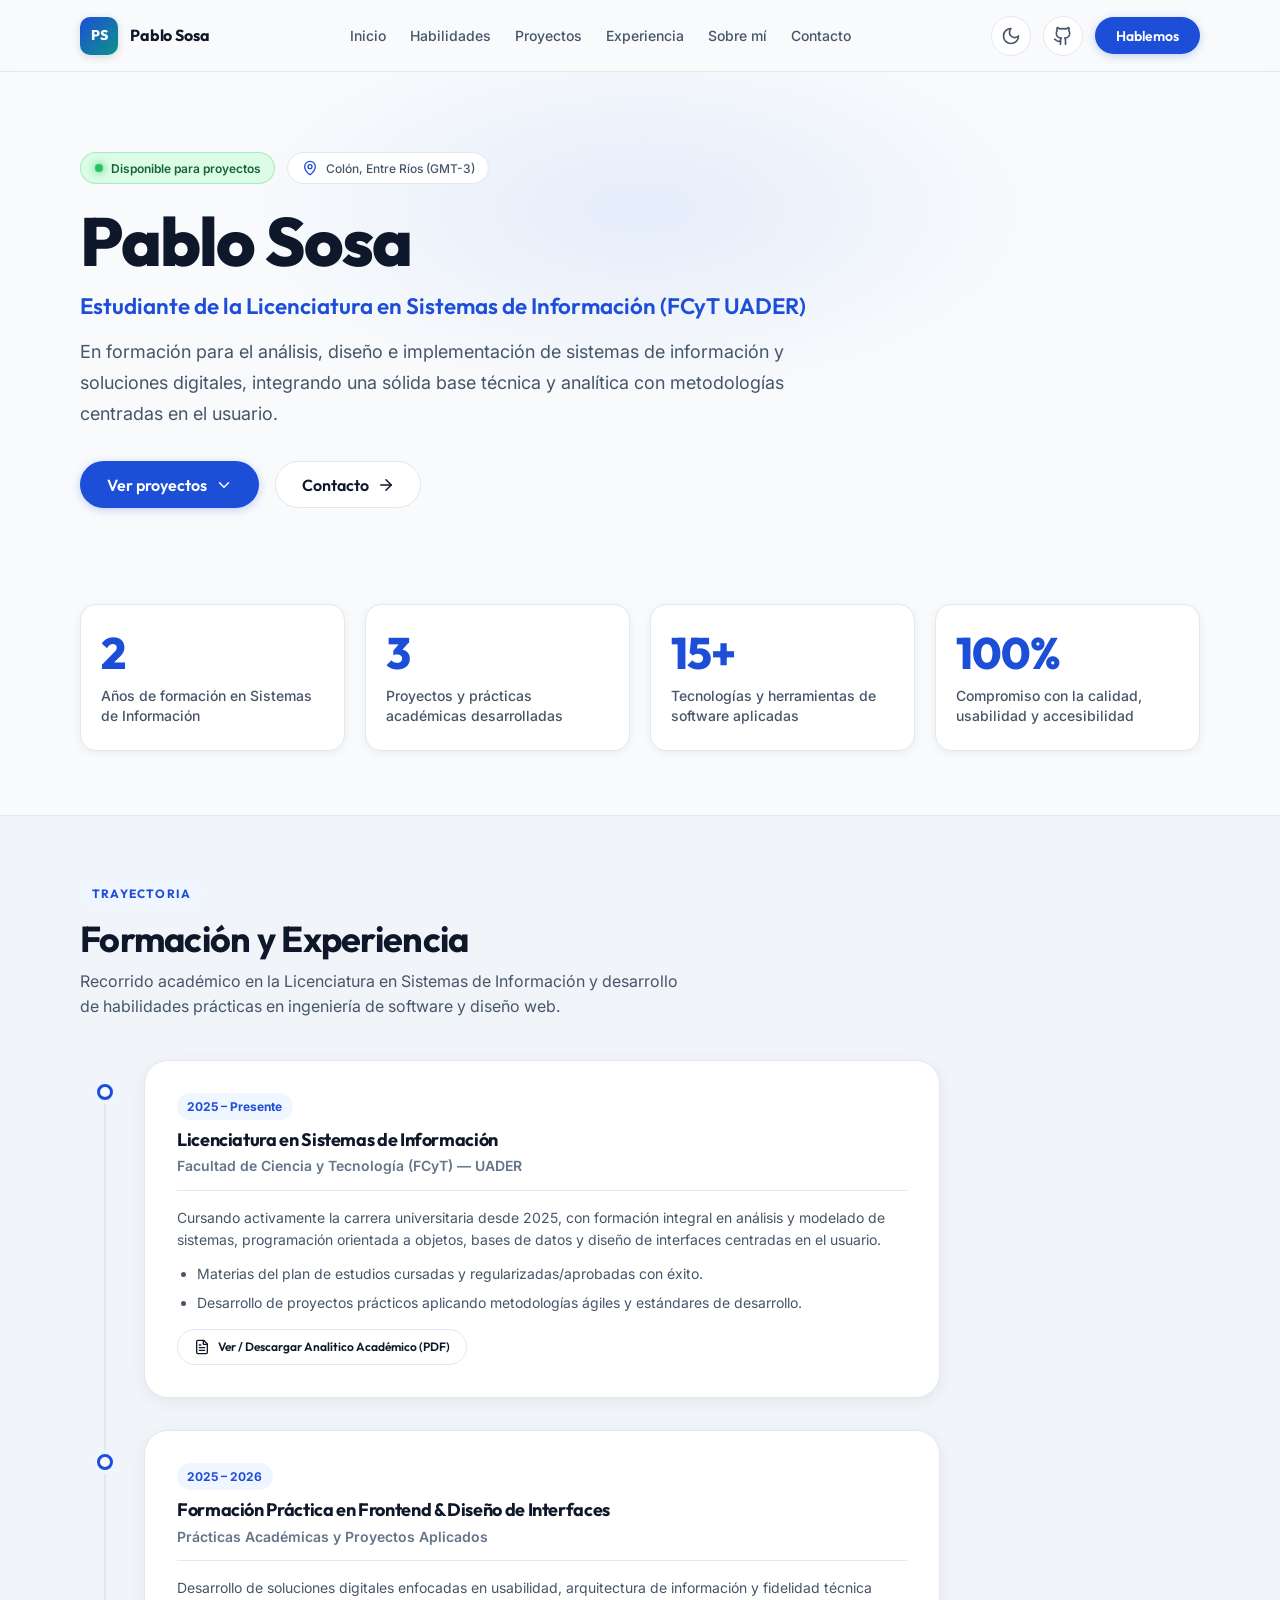
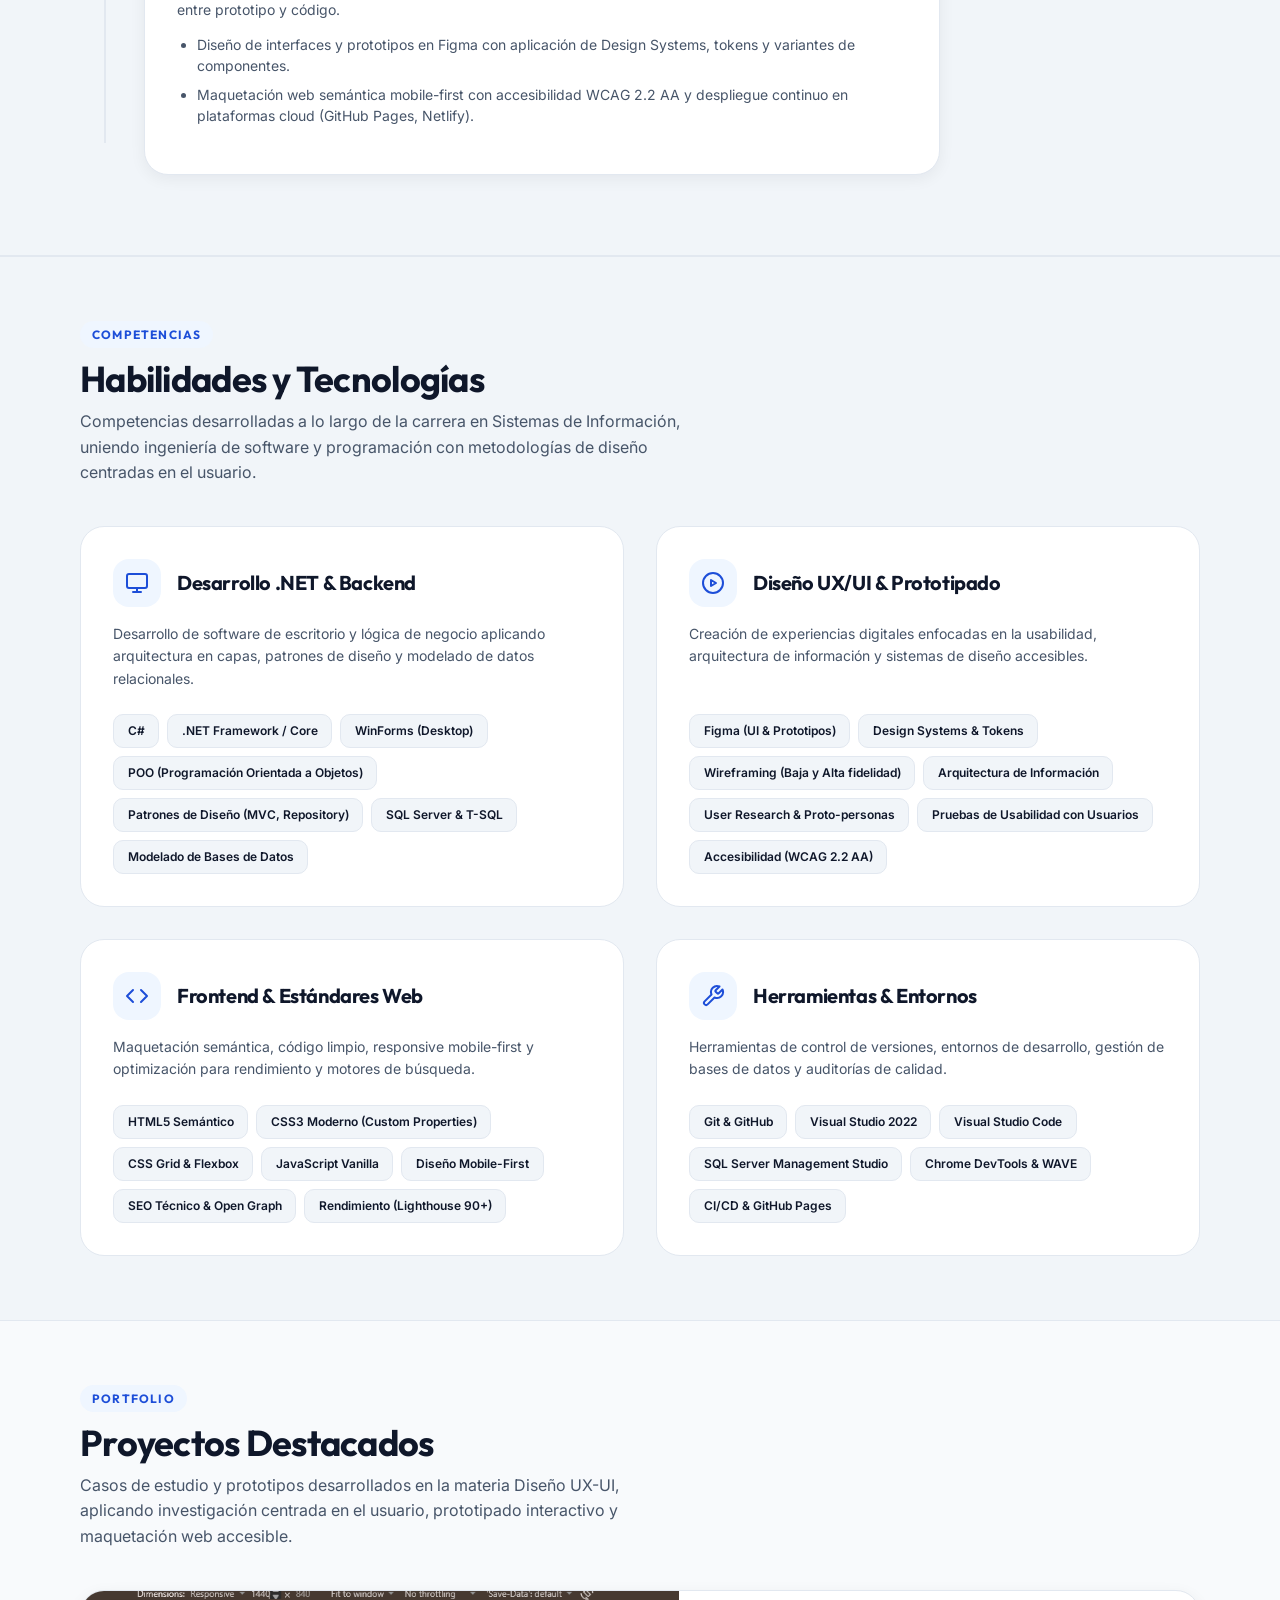
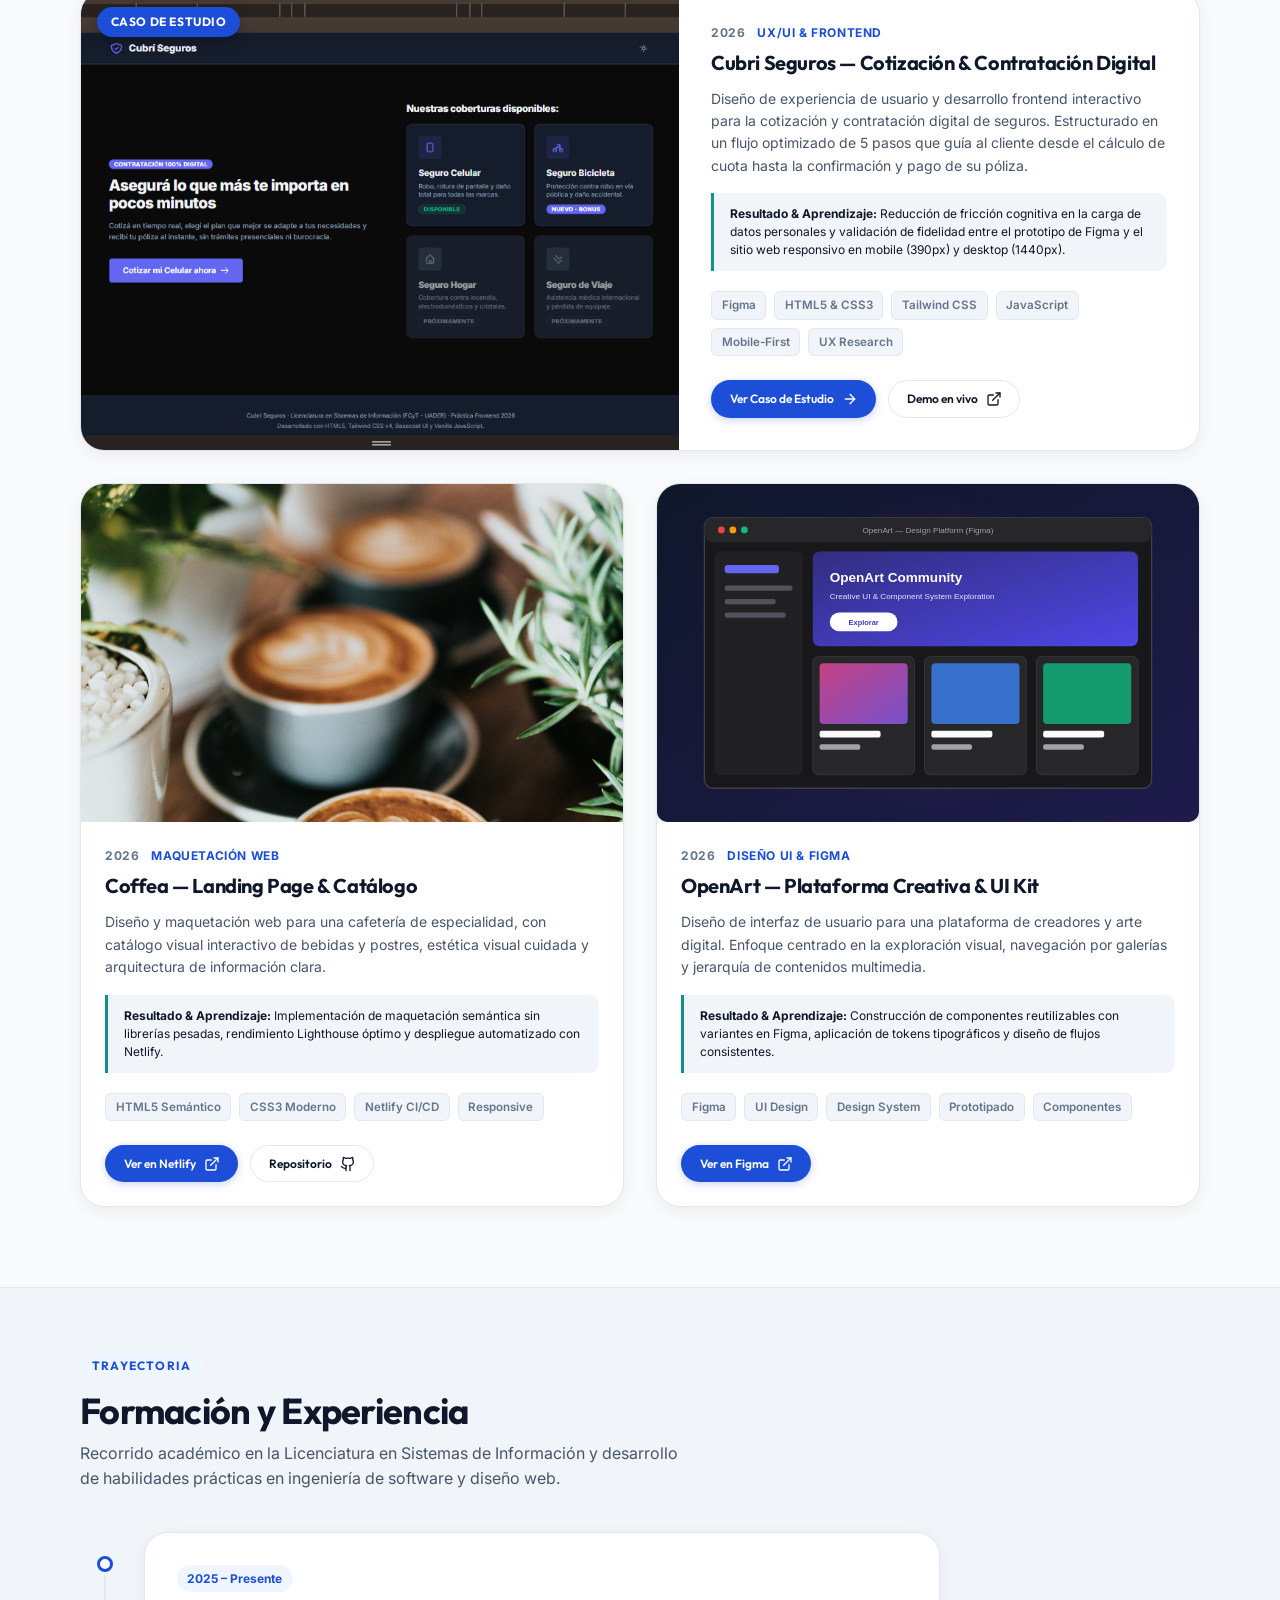
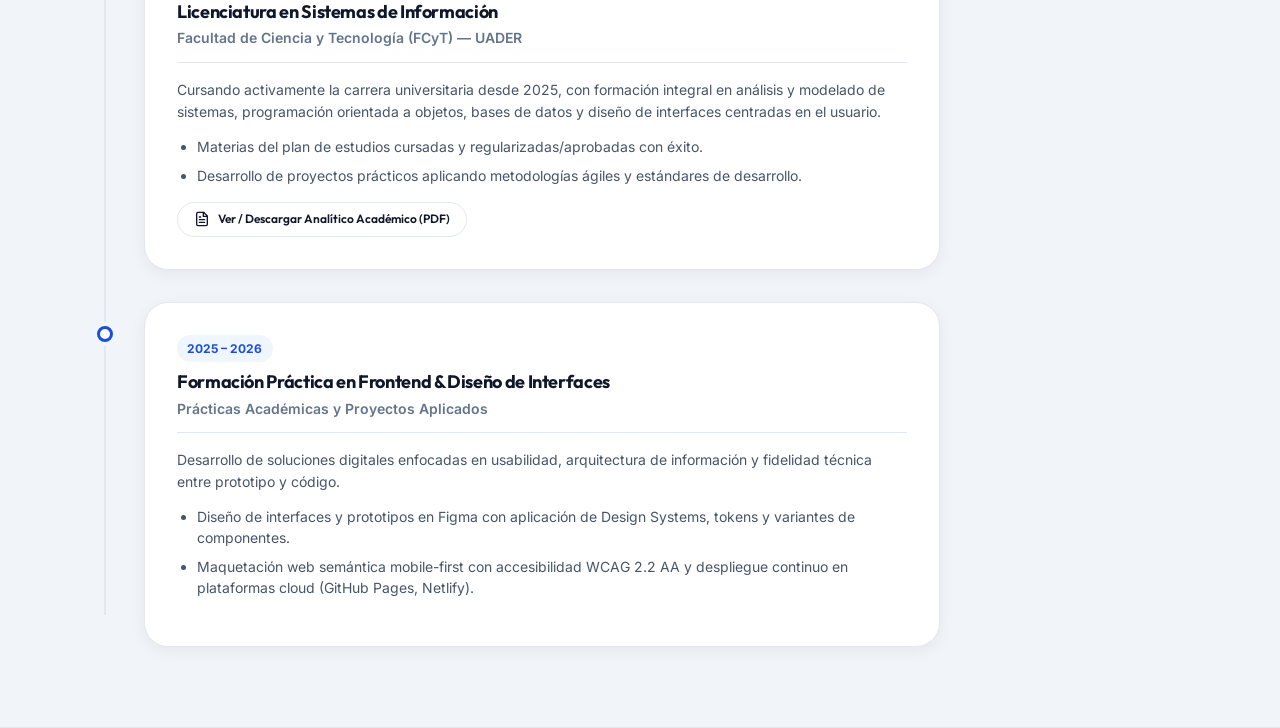
==== commit 3e005fdf: "feat: ajustar metricas reales e implementar timeline de formacion con anexo de analitico" ====
--- a/index.html
+++ b/index.html
@@ -158,13 +158,13 @@
         <div class="metrics-grid">
           <!-- Tarjeta 1 -->
           <article class="metric-card">
-            <span class="metric-number">4+</span>
+            <span class="metric-number">2</span>
             <p class="metric-label">Años de formación en Sistemas de Información</p>
           </article>
 
           <!-- Tarjeta 2 -->
           <article class="metric-card">
-            <span class="metric-number">10+</span>
+            <span class="metric-number">3</span>
             <p class="metric-label">Proyectos y prácticas académicas desarrolladas</p>
           </article>
 
@@ -180,6 +180,79 @@
             <p class="metric-label">Compromiso con la calidad, usabilidad y accesibilidad</p>
           </article>
         </div>
+      </div>
+    </section>
+
+    <!-- ======================================================================
+         SECCIÓN 6: EXPERIENCIA / FORMACIÓN (Timeline)
+         ====================================================================== -->
+    <section id="experiencia" class="timeline-section" aria-labelledby="timeline-title">
+      <div class="container">
+        <!-- Encabezado de Sección -->
+        <div class="section-header">
+          <span class="section-tag">Trayectoria</span>
+          <h2 id="timeline-title" class="section-title">Formación y Experiencia</h2>
+          <p class="section-desc">
+            Recorrido académico en la Licenciatura en Sistemas de Información y desarrollo de habilidades prácticas en ingeniería de software y diseño web.
+          </p>
+        </div>
+
+        <!-- Línea de Tiempo (Lista ordenada tipo timeline semántica) -->
+        <ol class="timeline" aria-label="Línea de tiempo de formación académica y práctica">
+          <!-- Hito 1: Universidad FCyT UADER -->
+          <li class="timeline-item">
+            <div class="timeline-marker" aria-hidden="true"></div>
+            <article class="timeline-content">
+              <header class="timeline-item-header">
+                <span class="timeline-period">2025 – Presente</span>
+                <h3 class="timeline-role">Licenciatura en Sistemas de Información</h3>
+                <p class="timeline-institution">Facultad de Ciencia y Tecnología (FCyT) — UADER</p>
+              </header>
+              <div class="timeline-body">
+                <p class="timeline-text">
+                  Cursando activamente la carrera universitaria desde 2025, con formación integral en análisis y modelado de sistemas, programación orientada a objetos, bases de datos y diseño de interfaces centradas en el usuario.
+                </p>
+                <ul class="timeline-achievements" aria-label="Logros de la carrera">
+                  <li>Materias del plan de estudios cursadas y regularizadas/aprobadas con éxito.</li>
+                  <li>Desarrollo de proyectos prácticos aplicando metodologías ágiles y estándares de desarrollo.</li>
+                </ul>
+                <div class="timeline-action">
+                  <a href="assets/docs/analitico.pdf" target="_blank" rel="noopener noreferrer" class="btn btn-secondary timeline-btn">
+                    <svg xmlns="http://www.w3.org/2000/svg" width="16" height="16" viewBox="0 0 24 24" fill="none" stroke="currentColor" stroke-width="2" stroke-linecap="round" stroke-linejoin="round" aria-hidden="true">
+                      <path d="M14.5 2H6a2 2 0 0 0-2 2v16a2 2 0 0 0 2 2h12a2 2 0 0 0 2-2V7.5L14.5 2z"></path>
+                      <polyline points="14 2 14 8 20 8"></polyline>
+                      <line x1="16" y1="13" x2="8" y2="13"></line>
+                      <line x1="16" y1="17" x2="8" y2="17"></line>
+                      <line x1="10" y1="9" x2="8" y2="9"></line>
+                    </svg>
+                    <span>Ver / Descargar Analítico Académico (PDF)</span>
+                  </a>
+                </div>
+              </div>
+            </article>
+          </li>
+
+          <!-- Hito 2: Prácticas de Frontend y UX/UI -->
+          <li class="timeline-item">
+            <div class="timeline-marker" aria-hidden="true"></div>
+            <article class="timeline-content">
+              <header class="timeline-item-header">
+                <span class="timeline-period">2025 – 2026</span>
+                <h3 class="timeline-role">Formación Práctica en Frontend & Diseño de Interfaces</h3>
+                <p class="timeline-institution">Prácticas Académicas y Proyectos Aplicados</p>
+              </header>
+              <div class="timeline-body">
+                <p class="timeline-text">
+                  Desarrollo de soluciones digitales enfocadas en usabilidad, arquitectura de información y fidelidad técnica entre prototipo y código.
+                </p>
+                <ul class="timeline-achievements" aria-label="Logros de formación práctica">
+                  <li>Diseño de interfaces y prototipos en Figma con aplicación de Design Systems, tokens y variantes de componentes.</li>
+                  <li>Maquetación web semántica mobile-first con accesibilidad WCAG 2.2 AA y despliegue continuo en plataformas cloud (GitHub Pages, Netlify).</li>
+                </ul>
+              </div>
+            </article>
+          </li>
+        </ol>
       </div>
     </section>
 
@@ -445,6 +518,79 @@
         </div>
       </div>
     </section>
+
+    <!-- ======================================================================
+         SECCIÓN 6: EXPERIENCIA / FORMACIÓN (Timeline)
+         ====================================================================== -->
+    <section id="experiencia" class="timeline-section" aria-labelledby="timeline-title">
+      <div class="container">
+        <!-- Encabezado de Sección -->
+        <div class="section-header">
+          <span class="section-tag">Trayectoria</span>
+          <h2 id="timeline-title" class="section-title">Formación y Experiencia</h2>
+          <p class="section-desc">
+            Recorrido académico en la Licenciatura en Sistemas de Información y desarrollo de habilidades prácticas en ingeniería de software y diseño web.
+          </p>
+        </div>
+
+        <!-- Línea de Tiempo (Lista ordenada tipo timeline semántica) -->
+        <ol class="timeline" aria-label="Línea de tiempo de formación académica y práctica">
+          <!-- Hito 1: Universidad FCyT UADER -->
+          <li class="timeline-item">
+            <div class="timeline-marker" aria-hidden="true"></div>
+            <article class="timeline-content">
+              <header class="timeline-item-header">
+                <span class="timeline-period">2025 – Presente</span>
+                <h3 class="timeline-role">Licenciatura en Sistemas de Información</h3>
+                <p class="timeline-institution">Facultad de Ciencia y Tecnología (FCyT) — UADER</p>
+              </header>
+              <div class="timeline-body">
+                <p class="timeline-text">
+                  Cursando activamente la carrera universitaria desde 2025, con formación integral en análisis y modelado de sistemas, programación orientada a objetos, bases de datos y diseño de interfaces centradas en el usuario.
+                </p>
+                <ul class="timeline-achievements" aria-label="Logros de la carrera">
+                  <li>Materias del plan de estudios cursadas y regularizadas/aprobadas con éxito.</li>
+                  <li>Desarrollo de proyectos prácticos aplicando metodologías ágiles y estándares de desarrollo.</li>
+                </ul>
+                <div class="timeline-action">
+                  <a href="assets/docs/analitico.pdf" target="_blank" rel="noopener noreferrer" class="btn btn-secondary timeline-btn">
+                    <svg xmlns="http://www.w3.org/2000/svg" width="16" height="16" viewBox="0 0 24 24" fill="none" stroke="currentColor" stroke-width="2" stroke-linecap="round" stroke-linejoin="round" aria-hidden="true">
+                      <path d="M14.5 2H6a2 2 0 0 0-2 2v16a2 2 0 0 0 2 2h12a2 2 0 0 0 2-2V7.5L14.5 2z"></path>
+                      <polyline points="14 2 14 8 20 8"></polyline>
+                      <line x1="16" y1="13" x2="8" y2="13"></line>
+                      <line x1="16" y1="17" x2="8" y2="17"></line>
+                      <line x1="10" y1="9" x2="8" y2="9"></line>
+                    </svg>
+                    <span>Ver / Descargar Analítico Académico (PDF)</span>
+                  </a>
+                </div>
+              </div>
+            </article>
+          </li>
+
+          <!-- Hito 2: Prácticas de Frontend y UX/UI -->
+          <li class="timeline-item">
+            <div class="timeline-marker" aria-hidden="true"></div>
+            <article class="timeline-content">
+              <header class="timeline-item-header">
+                <span class="timeline-period">2025 – 2026</span>
+                <h3 class="timeline-role">Formación Práctica en Frontend & Diseño de Interfaces</h3>
+                <p class="timeline-institution">Prácticas Académicas y Proyectos Aplicados</p>
+              </header>
+              <div class="timeline-body">
+                <p class="timeline-text">
+                  Desarrollo de soluciones digitales enfocadas en usabilidad, arquitectura de información y fidelidad técnica entre prototipo y código.
+                </p>
+                <ul class="timeline-achievements" aria-label="Logros de formación práctica">
+                  <li>Diseño de interfaces y prototipos en Figma con aplicación de Design Systems, tokens y variantes de componentes.</li>
+                  <li>Maquetación web semántica mobile-first con accesibilidad WCAG 2.2 AA y despliegue continuo en plataformas cloud (GitHub Pages, Netlify).</li>
+                </ul>
+              </div>
+            </article>
+          </li>
+        </ol>
+      </div>
+    </section>
   </main>
 
   <!-- Footer del Sitio -->
--- a/assets/css/style.css
+++ b/assets/css/style.css
@@ -1073,7 +1073,156 @@
   }
 }
 
-
-
-
-
+/* --------------------------------------------------------------------------
+   11. SECCIÓN 6: EXPERIENCIA / FORMACIÓN (Timeline)
+   -------------------------------------------------------------------------- */
+.timeline-section {
+  padding-block: var(--space-16) var(--space-20);
+  background-color: var(--color-surface-subtle);
+  border-top: 1px solid var(--color-border);
+  border-bottom: 1px solid var(--color-border);
+}
+
+.timeline {
+  position: relative;
+  list-style: none;
+  padding: 0;
+  margin: 0;
+  max-width: 860px;
+}
+
+.timeline::before {
+  content: '';
+  position: absolute;
+  top: 1.5rem;
+  bottom: 2rem;
+  left: 1.25rem;
+  width: 2px;
+  background-color: var(--color-border);
+}
+
+.timeline-item {
+  position: relative;
+  padding-left: 3.25rem;
+  margin-bottom: var(--space-8);
+}
+
+.timeline-item:last-child {
+  margin-bottom: 0;
+}
+
+.timeline-marker {
+  position: absolute;
+  left: calc(1.25rem - 7px);
+  top: 1.5rem;
+  width: 16px;
+  height: 16px;
+  border-radius: 50%;
+  background-color: var(--color-bg);
+  border: 3px solid var(--color-primary);
+  box-shadow: 0 0 0 4px var(--color-primary-light);
+  z-index: 1;
+  transition: transform var(--transition-fast), background-color var(--transition-fast);
+}
+
+.timeline-item:hover .timeline-marker {
+  background-color: var(--color-primary);
+  transform: scale(1.15);
+}
+
+.timeline-content {
+  background-color: var(--color-surface);
+  border: 1px solid var(--color-card-border);
+  border-radius: var(--radius-xl);
+  padding: var(--space-6);
+  box-shadow: 0 4px 16px var(--color-shadow);
+  transition: transform var(--transition-fast), border-color var(--transition-fast), box-shadow var(--transition-fast);
+}
+
+.timeline-content:hover {
+  transform: translateX(4px);
+  border-color: var(--color-primary);
+  box-shadow: 0 10px 24px var(--color-shadow-lg);
+}
+
+.timeline-item-header {
+  margin-bottom: var(--space-4);
+  border-bottom: 1px solid var(--color-border);
+  padding-bottom: var(--space-3);
+}
+
+.timeline-period {
+  display: inline-block;
+  font-size: var(--text-xs);
+  font-weight: 700;
+  color: var(--color-primary);
+  background-color: var(--color-primary-light);
+  padding: 0.25rem 0.65rem;
+  border-radius: var(--radius-full);
+  margin-bottom: var(--space-2);
+}
+
+.timeline-role {
+  font-size: var(--text-lg);
+  font-weight: 700;
+  color: var(--color-text-main);
+  margin-bottom: var(--space-1);
+  line-height: 1.3;
+}
+
+.timeline-institution {
+  font-size: var(--text-sm);
+  font-weight: 600;
+  color: var(--color-text-subtle);
+  margin: 0;
+}
+
+.timeline-text {
+  font-size: var(--text-sm);
+  color: var(--color-text-muted);
+  line-height: 1.6;
+  margin-bottom: var(--space-3);
+}
+
+.timeline-achievements {
+  list-style: disc;
+  padding-left: var(--space-5);
+  margin-bottom: var(--space-4);
+}
+
+.timeline-achievements li {
+  font-size: var(--text-sm);
+  color: var(--color-text-muted);
+  line-height: 1.5;
+  margin-bottom: var(--space-2);
+}
+
+.timeline-action {
+  margin-top: var(--space-4);
+}
+
+.timeline-btn {
+  font-size: var(--text-xs);
+  padding: 0.55rem 1rem;
+}
+
+@media (min-width: 768px) {
+  .timeline-item {
+    padding-left: 4rem;
+  }
+  .timeline::before {
+    left: 1.5rem;
+  }
+  .timeline-marker {
+    left: calc(1.5rem - 7px);
+  }
+  .timeline-content {
+    padding: var(--space-8);
+  }
+}
+
+
+
+
+
+
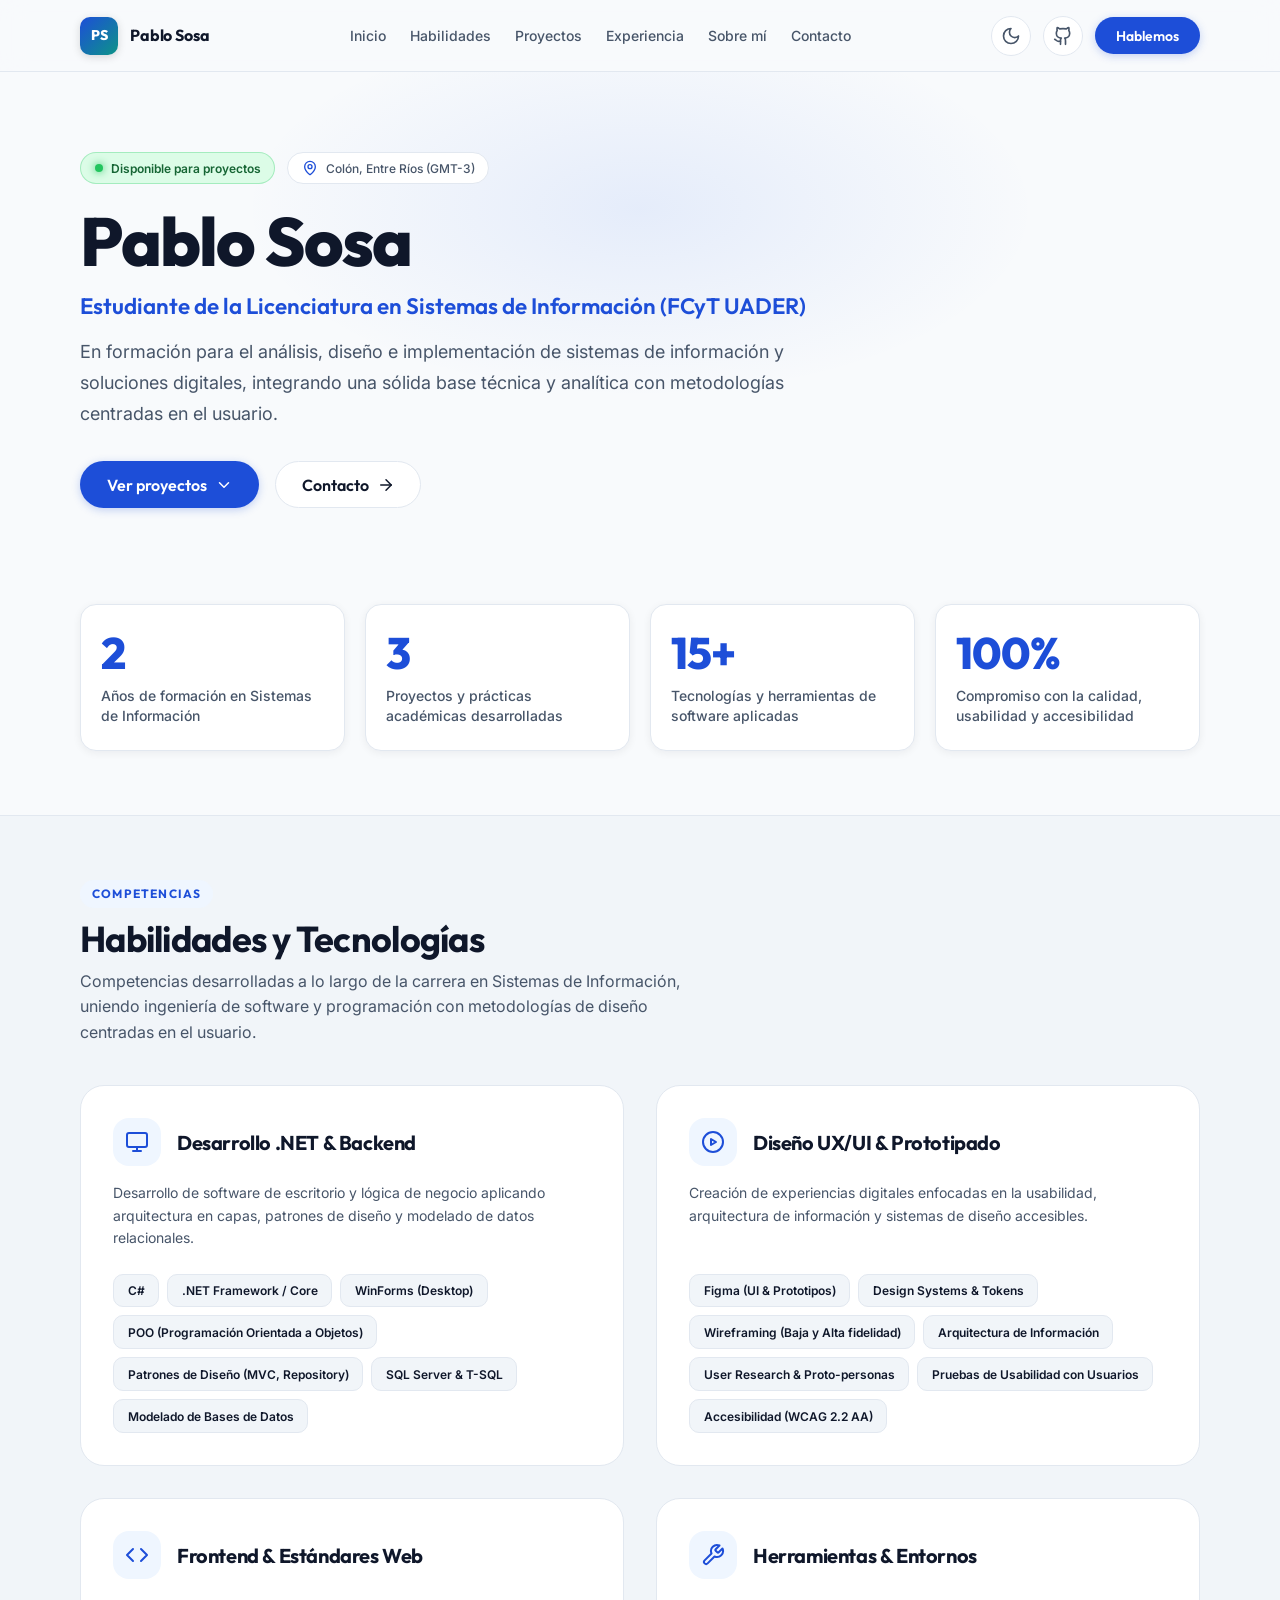
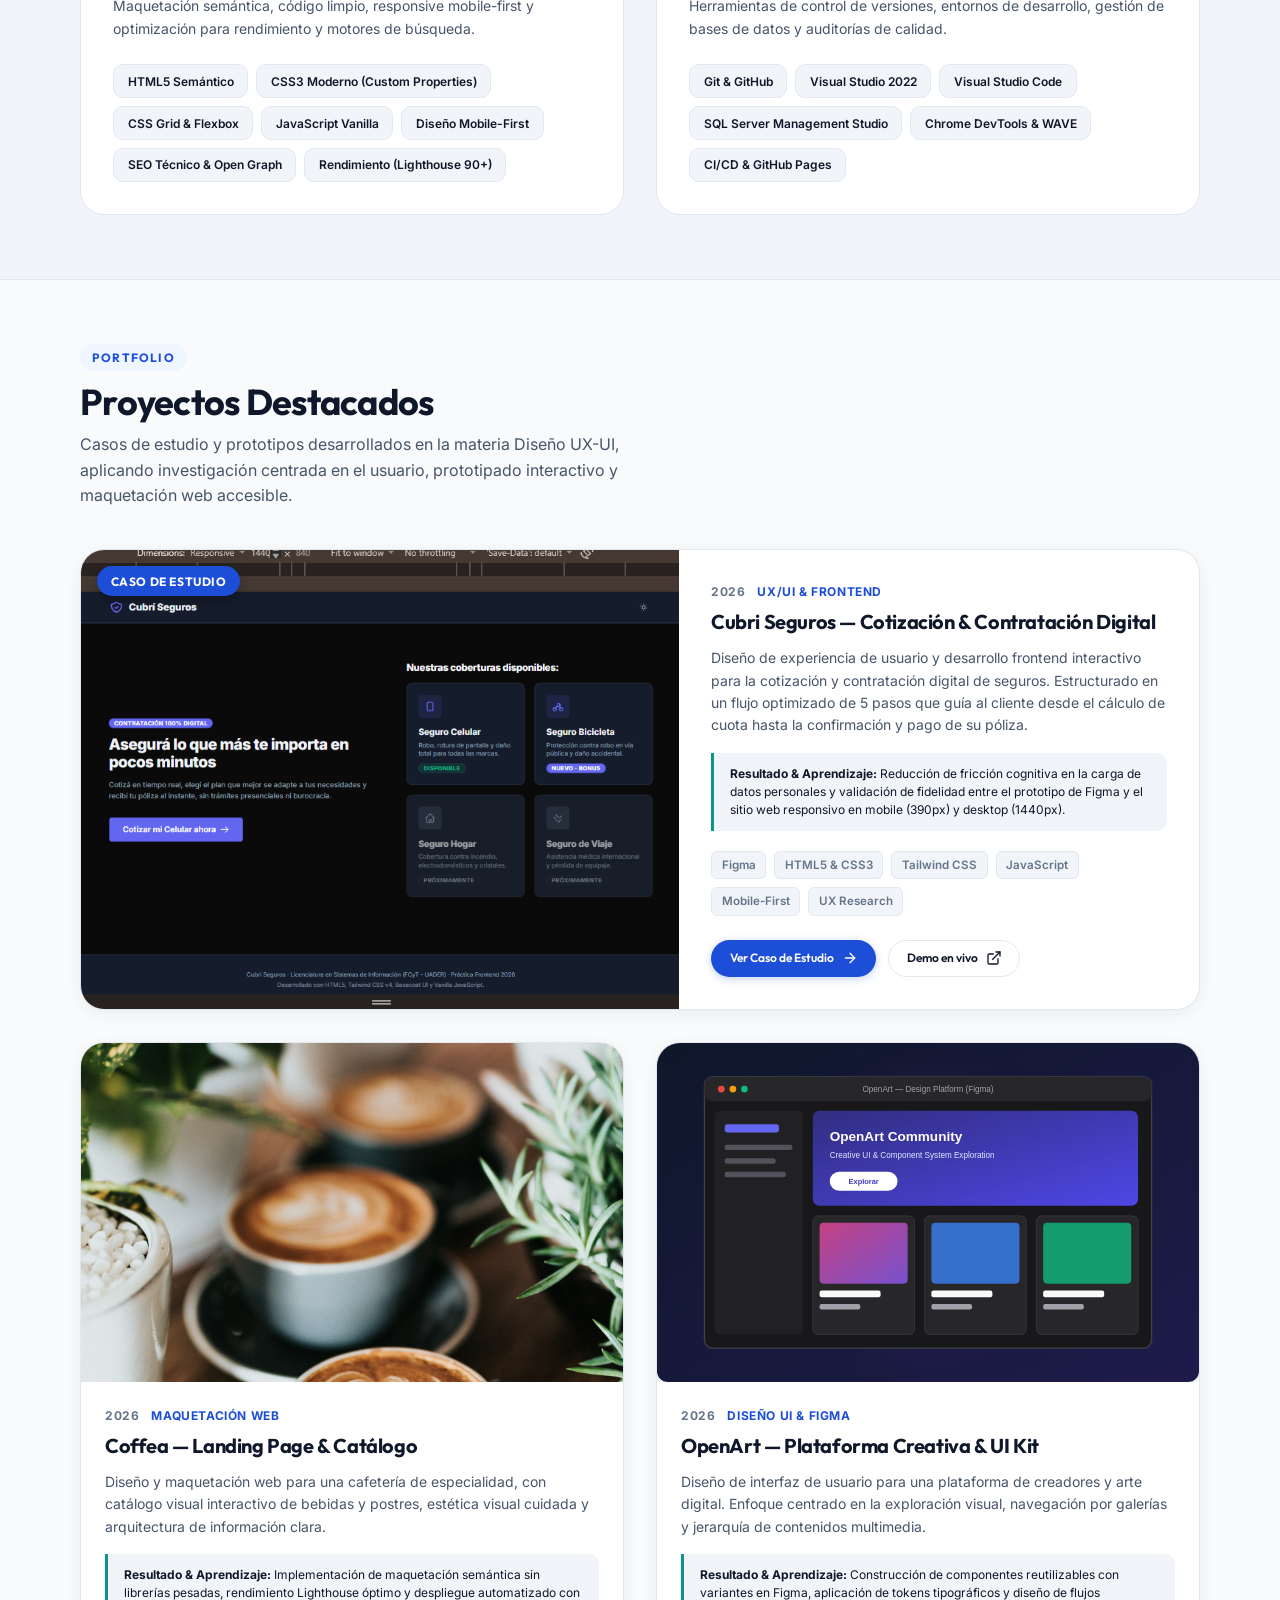
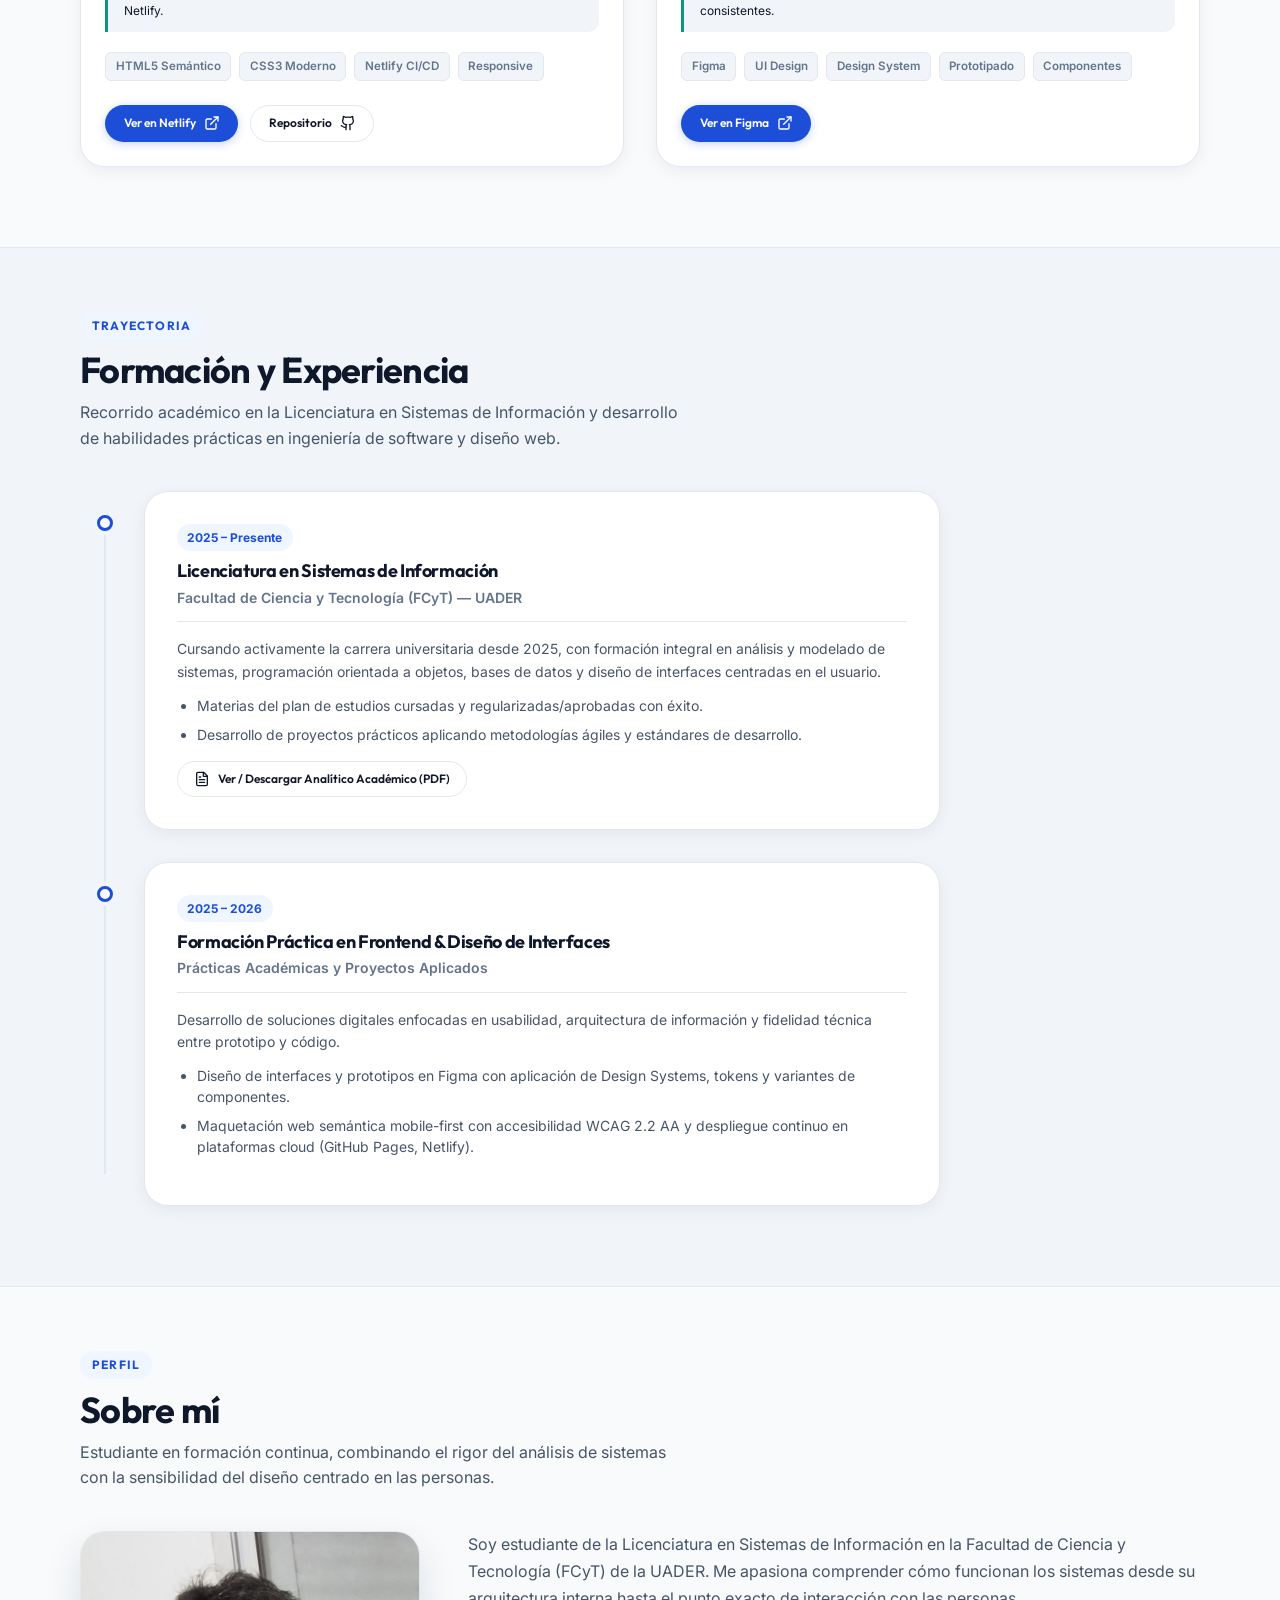
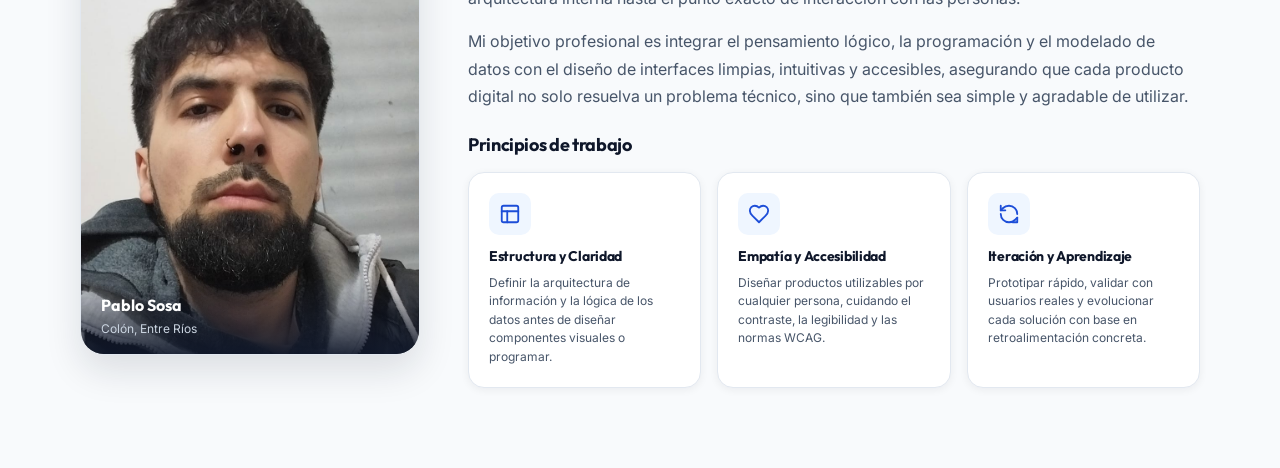
==== commit 21c26ca5: "feat: anexar pdf oficial del analitico y maquetar seccion sobre mi con principios de diseno" ====
--- a/index.html
+++ b/index.html
@@ -178,6 +178,269 @@
           <article class="metric-card">
             <span class="metric-number">100%</span>
             <p class="metric-label">Compromiso con la calidad, usabilidad y accesibilidad</p>
+          </article>
+        </div>
+      </div>
+    </section>
+
+    <!-- ======================================================================
+         SECCIÓN 4: SKILLS / HABILIDADES
+         ====================================================================== -->
+    <section id="skills" class="skills-section" aria-labelledby="skills-title">
+      <div class="container">
+        <!-- Encabezado de Sección -->
+        <div class="section-header">
+          <span class="section-tag">Competencias</span>
+          <h2 id="skills-title" class="section-title">Habilidades y Tecnologías</h2>
+          <p class="section-desc">
+            Competencias desarrolladas a lo largo de la carrera en Sistemas de Información, uniendo ingeniería de software y programación con metodologías de diseño centradas en el usuario.
+          </p>
+        </div>
+
+        <!-- Grilla de Categorías -->
+        <div class="skills-grid">
+          <!-- Categoría 1: Desarrollo .NET & Software -->
+          <article class="skill-card">
+            <div class="skill-card-header">
+              <div class="skill-icon-box" aria-hidden="true">
+                <svg xmlns="http://www.w3.org/2000/svg" width="24" height="24" viewBox="0 0 24 24" fill="none" stroke="currentColor" stroke-width="2" stroke-linecap="round" stroke-linejoin="round">
+                  <rect width="20" height="14" x="2" y="3" rx="2"/>
+                  <line x1="8" x2="16" y1="21" y2="21"/>
+                  <line x1="12" x2="12" y1="17" y2="21"/>
+                </svg>
+              </div>
+              <h3 class="skill-category-title">Desarrollo .NET & Backend</h3>
+            </div>
+            <p class="skill-category-desc">
+              Desarrollo de software de escritorio y lógica de negocio aplicando arquitectura en capas, patrones de diseño y modelado de datos relacionales.
+            </p>
+            <ul class="skill-chips-list" aria-label="Tecnologías de Desarrollo .NET y Backend">
+              <li class="skill-chip">C#</li>
+              <li class="skill-chip">.NET Framework / Core</li>
+              <li class="skill-chip">WinForms (Desktop)</li>
+              <li class="skill-chip">POO (Programación Orientada a Objetos)</li>
+              <li class="skill-chip">Patrones de Diseño (MVC, Repository)</li>
+              <li class="skill-chip">SQL Server & T-SQL</li>
+              <li class="skill-chip">Modelado de Bases de Datos</li>
+            </ul>
+          </article>
+
+          <!-- Categoría 2: Diseño UX/UI & Prototipado -->
+          <article class="skill-card">
+            <div class="skill-card-header">
+              <div class="skill-icon-box" aria-hidden="true">
+                <svg xmlns="http://www.w3.org/2000/svg" width="24" height="24" viewBox="0 0 24 24" fill="none" stroke="currentColor" stroke-width="2" stroke-linecap="round" stroke-linejoin="round">
+                  <circle cx="12" cy="12" r="10"/>
+                  <path d="m10 15 5-3-5-3v6Z"/>
+                </svg>
+              </div>
+              <h3 class="skill-category-title">Diseño UX/UI & Prototipado</h3>
+            </div>
+            <p class="skill-category-desc">
+              Creación de experiencias digitales enfocadas en la usabilidad, arquitectura de información y sistemas de diseño accesibles.
+            </p>
+            <ul class="skill-chips-list" aria-label="Tecnologías de Diseño UX/UI">
+              <li class="skill-chip">Figma (UI & Prototipos)</li>
+              <li class="skill-chip">Design Systems & Tokens</li>
+              <li class="skill-chip">Wireframing (Baja y Alta fidelidad)</li>
+              <li class="skill-chip">Arquitectura de Información</li>
+              <li class="skill-chip">User Research & Proto-personas</li>
+              <li class="skill-chip">Pruebas de Usabilidad con Usuarios</li>
+              <li class="skill-chip">Accesibilidad (WCAG 2.2 AA)</li>
+            </ul>
+          </article>
+
+          <!-- Categoría 3: Frontend & Desarrollo Web -->
+          <article class="skill-card">
+            <div class="skill-card-header">
+              <div class="skill-icon-box" aria-hidden="true">
+                <svg xmlns="http://www.w3.org/2000/svg" width="24" height="24" viewBox="0 0 24 24" fill="none" stroke="currentColor" stroke-width="2" stroke-linecap="round" stroke-linejoin="round">
+                  <polyline points="16 18 22 12 16 6"/>
+                  <polyline points="8 6 2 12 8 18"/>
+                </svg>
+              </div>
+              <h3 class="skill-category-title">Frontend & Estándares Web</h3>
+            </div>
+            <p class="skill-category-desc">
+              Maquetación semántica, código limpio, responsive mobile-first y optimización para rendimiento y motores de búsqueda.
+            </p>
+            <ul class="skill-chips-list" aria-label="Tecnologías de Frontend y Web">
+              <li class="skill-chip">HTML5 Semántico</li>
+              <li class="skill-chip">CSS3 Moderno (Custom Properties)</li>
+              <li class="skill-chip">CSS Grid & Flexbox</li>
+              <li class="skill-chip">JavaScript Vanilla</li>
+              <li class="skill-chip">Diseño Mobile-First</li>
+              <li class="skill-chip">SEO Técnico & Open Graph</li>
+              <li class="skill-chip">Rendimiento (Lighthouse 90+)</li>
+            </ul>
+          </article>
+
+          <!-- Categoría 4: Herramientas & Flujo de Trabajo -->
+          <article class="skill-card">
+            <div class="skill-card-header">
+              <div class="skill-icon-box" aria-hidden="true">
+                <svg xmlns="http://www.w3.org/2000/svg" width="24" height="24" viewBox="0 0 24 24" fill="none" stroke="currentColor" stroke-width="2" stroke-linecap="round" stroke-linejoin="round">
+                  <path d="M14.7 6.3a1 1 0 0 0 0 1.4l1.6 1.6a1 1 0 0 0 1.4 0l3.77-3.77a6 6 0 0 1-7.94 7.94l-6.91 6.91a2.12 2.12 0 0 1-3-3l6.91-6.91a6 6 0 0 1 7.94-7.94l-3.76 3.76z"/>
+                </svg>
+              </div>
+              <h3 class="skill-category-title">Herramientas & Entornos</h3>
+            </div>
+            <p class="skill-category-desc">
+              Herramientas de control de versiones, entornos de desarrollo, gestión de bases de datos y auditorías de calidad.
+            </p>
+            <ul class="skill-chips-list" aria-label="Herramientas y Entornos">
+              <li class="skill-chip">Git & GitHub</li>
+              <li class="skill-chip">Visual Studio 2022</li>
+              <li class="skill-chip">Visual Studio Code</li>
+              <li class="skill-chip">SQL Server Management Studio</li>
+              <li class="skill-chip">Chrome DevTools & WAVE</li>
+              <li class="skill-chip">CI/CD & GitHub Pages</li>
+            </ul>
+          </article>
+        </div>
+      </div>
+    </section>
+
+    <!-- ======================================================================
+         SECCIÓN 5: PROYECTOS (Mínimo 3 proyectos con caso de estudio)
+         ====================================================================== -->
+    <section id="proyectos" class="projects-section" aria-labelledby="projects-title">
+      <div class="container">
+        <!-- Encabezado de Sección -->
+        <div class="section-header">
+          <span class="section-tag">Portfolio</span>
+          <h2 id="projects-title" class="section-title">Proyectos Destacados</h2>
+          <p class="section-desc">
+            Casos de estudio y prototipos desarrollados en la materia Diseño UX-UI, aplicando investigación centrada en el usuario, prototipado interactivo y maquetación web accesible.
+          </p>
+        </div>
+
+        <!-- Grilla de Proyectos Clickeables -->
+        <div class="projects-grid">
+          <!-- Proyecto 1: Cubri Seguros (Caso de Estudio Principal) -->
+          <article class="project-card project-card-featured">
+            <div class="project-media">
+              <span class="project-badge-featured" aria-label="Proyecto destacado">Caso de Estudio</span>
+              <img src="assets/images/project-cubri.png" alt="Interfaz desktop de Cubri Seguros para cotización y contratación digital" class="project-img" loading="lazy" width="720" height="400">
+            </div>
+            <div class="project-body">
+              <div class="project-meta">
+                <span class="project-year">2026</span>
+                <span class="project-category">UX/UI & Frontend</span>
+              </div>
+              <h3 class="project-title">Cubri Seguros — Cotización & Contratación Digital</h3>
+              <p class="project-description">
+                Diseño de experiencia de usuario y desarrollo frontend interactivo para la cotización y contratación digital de seguros. Estructurado en un flujo optimizado de 5 pasos que guía al cliente desde el cálculo de cuota hasta la confirmación y pago de su póliza.
+              </p>
+              <div class="project-highlight">
+                <strong>Resultado & Aprendizaje:</strong> Reducción de fricción cognitiva en la carga de datos personales y validación de fidelidad entre el prototipo de Figma y el sitio web responsivo en mobile (390px) y desktop (1440px).
+              </div>
+              <ul class="project-tags" aria-label="Herramientas utilizadas en Cubri Seguros">
+                <li class="project-tag">Figma</li>
+                <li class="project-tag">HTML5 & CSS3</li>
+                <li class="project-tag">Tailwind CSS</li>
+                <li class="project-tag">JavaScript</li>
+                <li class="project-tag">Mobile-First</li>
+                <li class="project-tag">UX Research</li>
+              </ul>
+              <div class="project-links">
+                <a href="case-study.html" class="btn btn-primary project-btn">
+                  <span>Ver Caso de Estudio</span>
+                  <svg xmlns="http://www.w3.org/2000/svg" width="16" height="16" viewBox="0 0 24 24" fill="none" stroke="currentColor" stroke-width="2" stroke-linecap="round" stroke-linejoin="round" aria-hidden="true">
+                    <path d="M5 12h14"></path>
+                    <path d="m12 5 7 7-7 7"></path>
+                  </svg>
+                </a>
+                <a href="https://pablososa388.github.io/UX-UI_TPS/" target="_blank" rel="noopener noreferrer" class="btn btn-secondary project-btn">
+                  <span>Demo en vivo</span>
+                  <svg xmlns="http://www.w3.org/2000/svg" width="16" height="16" viewBox="0 0 24 24" fill="none" stroke="currentColor" stroke-width="2" stroke-linecap="round" stroke-linejoin="round" aria-hidden="true">
+                    <path d="M18 13v6a2 2 0 0 1-2 2H5a2 2 0 0 1-2-2V8a2 2 0 0 1 2-2h6"></path>
+                    <polyline points="15 3 21 3 21 9"></polyline>
+                    <line x1="10" x2="21" y1="14" y2="3"></line>
+                  </svg>
+                </a>
+              </div>
+            </div>
+          </article>
+
+          <!-- Proyecto 2: Coffea Landing -->
+          <article class="project-card">
+            <div class="project-media">
+              <img src="assets/images/project-coffea.webp" alt="Landing page de cafetería de especialidad Coffea" class="project-img" loading="lazy" width="720" height="400">
+            </div>
+            <div class="project-body">
+              <div class="project-meta">
+                <span class="project-year">2026</span>
+                <span class="project-category">Maquetación Web</span>
+              </div>
+              <h3 class="project-title">Coffea — Landing Page & Catálogo</h3>
+              <p class="project-description">
+                Diseño y maquetación web para una cafetería de especialidad, con catálogo visual interactivo de bebidas y postres, estética visual cuidada y arquitectura de información clara.
+              </p>
+              <div class="project-highlight">
+                <strong>Resultado & Aprendizaje:</strong> Implementación de maquetación semántica sin librerías pesadas, rendimiento Lighthouse óptimo y despliegue automatizado con Netlify.
+              </div>
+              <ul class="project-tags" aria-label="Herramientas utilizadas en Coffea">
+                <li class="project-tag">HTML5 Semántico</li>
+                <li class="project-tag">CSS3 Moderno</li>
+                <li class="project-tag">Netlify CI/CD</li>
+                <li class="project-tag">Responsive</li>
+              </ul>
+              <div class="project-links">
+                <a href="https://bejewelled-capybara-280524.netlify.app/#dessert-card-4" target="_blank" rel="noopener noreferrer" class="btn btn-primary project-btn">
+                  <span>Ver en Netlify</span>
+                  <svg xmlns="http://www.w3.org/2000/svg" width="16" height="16" viewBox="0 0 24 24" fill="none" stroke="currentColor" stroke-width="2" stroke-linecap="round" stroke-linejoin="round" aria-hidden="true">
+                    <path d="M18 13v6a2 2 0 0 1-2 2H5a2 2 0 0 1-2-2V8a2 2 0 0 1 2-2h6"></path>
+                    <polyline points="15 3 21 3 21 9"></polyline>
+                    <line x1="10" x2="21" y1="14" y2="3"></line>
+                  </svg>
+                </a>
+                <a href="https://github.com/pablososa388/UX-UI_TPSs" target="_blank" rel="noopener noreferrer" class="btn btn-secondary project-btn">
+                  <span>Repositorio</span>
+                  <svg xmlns="http://www.w3.org/2000/svg" width="16" height="16" viewBox="0 0 24 24" fill="none" stroke="currentColor" stroke-width="2" stroke-linecap="round" stroke-linejoin="round" aria-hidden="true">
+                    <path d="M15 22v-4a4.8 4.8 0 0 0-1-3.5c3 0 6-2 6-5.5.08-1.25-.27-2.48-1-3.5.28-1.15.28-2.35 0-3.5 0 0-1 0-3 1.5-2.64-.5-5.36-.5-8 0C6 2 5 2 5 2c-.3 1.15-.3 2.35 0 3.5A5.403 5.403 0 0 0 4 9c0 3.5 3 5.5 6 5.5-.39.49-.68 1.05-.85 1.65-.17.6-.22 1.23-.15 1.85v4"></path>
+                    <path d="M9 18c-4.51 2-5-2-7-2"></path>
+                  </svg>
+                </a>
+              </div>
+            </div>
+          </article>
+
+          <!-- Proyecto 3: OpenArt -->
+          <article class="project-card">
+            <div class="project-media">
+              <img src="assets/images/project-openart.svg" alt="Prototipo de UI y Design System de OpenArt en Figma" class="project-img" loading="lazy" width="720" height="400">
+            </div>
+            <div class="project-body">
+              <div class="project-meta">
+                <span class="project-year">2026</span>
+                <span class="project-category">Diseño UI & Figma</span>
+              </div>
+              <h3 class="project-title">OpenArt — Plataforma Creativa & UI Kit</h3>
+              <p class="project-description">
+                Diseño de interfaz de usuario para una plataforma de creadores y arte digital. Enfoque centrado en la exploración visual, navegación por galerías y jerarquía de contenidos multimedia.
+              </p>
+              <div class="project-highlight">
+                <strong>Resultado & Aprendizaje:</strong> Construcción de componentes reutilizables con variantes en Figma, aplicación de tokens tipográficos y diseño de flujos consistentes.
+              </div>
+              <ul class="project-tags" aria-label="Herramientas utilizadas en OpenArt">
+                <li class="project-tag">Figma</li>
+                <li class="project-tag">UI Design</li>
+                <li class="project-tag">Design System</li>
+                <li class="project-tag">Prototipado</li>
+                <li class="project-tag">Componentes</li>
+              </ul>
+              <div class="project-links">
+                <a href="https://www.figma.com/design/EhKpbNKNmI9dD0DaENZEdz/OpenArt---Design?node-id=0-1&p=f&t=xrZcFD4WN9RypSKj-0" target="_blank" rel="noopener noreferrer" class="btn btn-primary project-btn">
+                  <span>Ver en Figma</span>
+                  <svg xmlns="http://www.w3.org/2000/svg" width="16" height="16" viewBox="0 0 24 24" fill="none" stroke="currentColor" stroke-width="2" stroke-linecap="round" stroke-linejoin="round" aria-hidden="true">
+                    <path d="M18 13v6a2 2 0 0 1-2 2H5a2 2 0 0 1-2-2V8a2 2 0 0 1 2-2h6"></path>
+                    <polyline points="15 3 21 3 21 9"></polyline>
+                    <line x1="10" x2="21" y1="14" y2="3"></line>
+                  </svg>
+                </a>
+              </div>
+            </div>
           </article>
         </div>
       </div>
@@ -257,338 +520,93 @@
     </section>
 
     <!-- ======================================================================
-         SECCIÓN 4: SKILLS / HABILIDADES
+         SECCIÓN 7: SOBRE MÍ
          ====================================================================== -->
-    <section id="skills" class="skills-section" aria-labelledby="skills-title">
+    <section id="sobre-mi" class="about-section" aria-labelledby="about-title">
       <div class="container">
         <!-- Encabezado de Sección -->
         <div class="section-header">
-          <span class="section-tag">Competencias</span>
-          <h2 id="skills-title" class="section-title">Habilidades y Tecnologías</h2>
+          <span class="section-tag">Perfil</span>
+          <h2 id="about-title" class="section-title">Sobre mí</h2>
           <p class="section-desc">
-            Competencias desarrolladas a lo largo de la carrera en Sistemas de Información, uniendo ingeniería de software y programación con metodologías de diseño centradas en el usuario.
+            Estudiante en formación continua, combinando el rigor del análisis de sistemas con la sensibilidad del diseño centrado en las personas.
           </p>
         </div>
 
-        <!-- Grilla de Categorías -->
-        <div class="skills-grid">
-          <!-- Categoría 1: Desarrollo .NET & Software -->
-          <article class="skill-card">
-            <div class="skill-card-header">
-              <div class="skill-icon-box" aria-hidden="true">
-                <svg xmlns="http://www.w3.org/2000/svg" width="24" height="24" viewBox="0 0 24 24" fill="none" stroke="currentColor" stroke-width="2" stroke-linecap="round" stroke-linejoin="round">
-                  <rect width="20" height="14" x="2" y="3" rx="2"/>
-                  <line x1="8" x2="16" y1="21" y2="21"/>
-                  <line x1="12" x2="12" y1="17" y2="21"/>
-                </svg>
-              </div>
-              <h3 class="skill-category-title">Desarrollo .NET & Backend</h3>
-            </div>
-            <p class="skill-category-desc">
-              Desarrollo de software de escritorio y lógica de negocio aplicando arquitectura en capas, patrones de diseño y modelado de datos relacionales.
-            </p>
-            <ul class="skill-chips-list" aria-label="Tecnologías de Desarrollo .NET y Backend">
-              <li class="skill-chip">C#</li>
-              <li class="skill-chip">.NET Framework / Core</li>
-              <li class="skill-chip">WinForms (Desktop)</li>
-              <li class="skill-chip">POO (Programación Orientada a Objetos)</li>
-              <li class="skill-chip">Patrones de Diseño (MVC, Repository)</li>
-              <li class="skill-chip">SQL Server & T-SQL</li>
-              <li class="skill-chip">Modelado de Bases de Datos</li>
-            </ul>
-          </article>
-
-          <!-- Categoría 2: Diseño UX/UI & Prototipado -->
-          <article class="skill-card">
-            <div class="skill-card-header">
-              <div class="skill-icon-box" aria-hidden="true">
-                <svg xmlns="http://www.w3.org/2000/svg" width="24" height="24" viewBox="0 0 24 24" fill="none" stroke="currentColor" stroke-width="2" stroke-linecap="round" stroke-linejoin="round">
-                  <circle cx="12" cy="12" r="10"/>
-                  <path d="m10 15 5-3-5-3v6Z"/>
-                </svg>
-              </div>
-              <h3 class="skill-category-title">Diseño UX/UI & Prototipado</h3>
-            </div>
-            <p class="skill-category-desc">
-              Creación de experiencias digitales enfocadas en la usabilidad, arquitectura de información y sistemas de diseño accesibles.
-            </p>
-            <ul class="skill-chips-list" aria-label="Tecnologías de Diseño UX/UI">
-              <li class="skill-chip">Figma (UI & Prototipos)</li>
-              <li class="skill-chip">Design Systems & Tokens</li>
-              <li class="skill-chip">Wireframing (Baja y Alta fidelidad)</li>
-              <li class="skill-chip">Arquitectura de Información</li>
-              <li class="skill-chip">User Research & Proto-personas</li>
-              <li class="skill-chip">Pruebas de Usabilidad con Usuarios</li>
-              <li class="skill-chip">Accesibilidad (WCAG 2.2 AA)</li>
-            </ul>
-          </article>
-
-          <!-- Categoría 3: Frontend & Desarrollo Web -->
-          <article class="skill-card">
-            <div class="skill-card-header">
-              <div class="skill-icon-box" aria-hidden="true">
-                <svg xmlns="http://www.w3.org/2000/svg" width="24" height="24" viewBox="0 0 24 24" fill="none" stroke="currentColor" stroke-width="2" stroke-linecap="round" stroke-linejoin="round">
-                  <polyline points="16 18 22 12 16 6"/>
-                  <polyline points="8 6 2 12 8 18"/>
-                </svg>
-              </div>
-              <h3 class="skill-category-title">Frontend & Estándares Web</h3>
-            </div>
-            <p class="skill-category-desc">
-              Maquetación semántica, código limpio, responsive mobile-first y optimización para rendimiento y motores de búsqueda.
-            </p>
-            <ul class="skill-chips-list" aria-label="Tecnologías de Frontend y Web">
-              <li class="skill-chip">HTML5 Semántico</li>
-              <li class="skill-chip">CSS3 Moderno (Custom Properties)</li>
-              <li class="skill-chip">CSS Grid & Flexbox</li>
-              <li class="skill-chip">JavaScript Vanilla</li>
-              <li class="skill-chip">Diseño Mobile-First</li>
-              <li class="skill-chip">SEO Técnico & Open Graph</li>
-              <li class="skill-chip">Rendimiento (Lighthouse 90+)</li>
-            </ul>
-          </article>
-
-          <!-- Categoría 4: Herramientas & Flujo de Trabajo -->
-          <article class="skill-card">
-            <div class="skill-card-header">
-              <div class="skill-icon-box" aria-hidden="true">
-                <svg xmlns="http://www.w3.org/2000/svg" width="24" height="24" viewBox="0 0 24 24" fill="none" stroke="currentColor" stroke-width="2" stroke-linecap="round" stroke-linejoin="round">
-                  <path d="M14.7 6.3a1 1 0 0 0 0 1.4l1.6 1.6a1 1 0 0 0 1.4 0l3.77-3.77a6 6 0 0 1-7.94 7.94l-6.91 6.91a2.12 2.12 0 0 1-3-3l6.91-6.91a6 6 0 0 1 7.94-7.94l-3.76 3.76z"/>
-                </svg>
-              </div>
-              <h3 class="skill-category-title">Herramientas & Entornos</h3>
-            </div>
-            <p class="skill-category-desc">
-              Herramientas de control de versiones, entornos de desarrollo, gestión de bases de datos y auditorías de calidad.
-            </p>
-            <ul class="skill-chips-list" aria-label="Herramientas y Entornos">
-              <li class="skill-chip">Git & GitHub</li>
-              <li class="skill-chip">Visual Studio 2022</li>
-              <li class="skill-chip">Visual Studio Code</li>
-              <li class="skill-chip">SQL Server Management Studio</li>
-              <li class="skill-chip">Chrome DevTools & WAVE</li>
-              <li class="skill-chip">CI/CD & GitHub Pages</li>
-            </ul>
-          </article>
-        </div>
-      </div>
-    </section>
-
-    <!-- ======================================================================
-         SECCIÓN 5: PROYECTOS (Mínimo 3 proyectos con caso de estudio)
-         ====================================================================== -->
-    <section id="proyectos" class="projects-section" aria-labelledby="projects-title">
-      <div class="container">
-        <!-- Encabezado de Sección -->
-        <div class="section-header">
-          <span class="section-tag">Portfolio</span>
-          <h2 id="projects-title" class="section-title">Proyectos Destacados</h2>
-          <p class="section-desc">
-            Casos de estudio y prototipos desarrollados en la materia Diseño UX-UI, aplicando investigación centrada en el usuario, prototipado interactivo y maquetación web accesible.
-          </p>
-        </div>
-
-        <!-- Grilla de Proyectos Clickeables -->
-        <div class="projects-grid">
-          <!-- Proyecto 1: Cubri Seguros (Caso de Estudio Principal) -->
-          <article class="project-card project-card-featured">
-            <div class="project-media">
-              <span class="project-badge-featured" aria-label="Proyecto destacado">Caso de Estudio</span>
-              <img src="assets/images/project-cubri.png" alt="Interfaz desktop de Cubri Seguros para cotización y contratación digital" class="project-img" loading="lazy" width="720" height="400">
-            </div>
-            <div class="project-body">
-              <div class="project-meta">
-                <span class="project-year">2026</span>
-                <span class="project-category">UX/UI & Frontend</span>
-              </div>
-              <h3 class="project-title">Cubri Seguros — Cotización & Contratación Digital</h3>
-              <p class="project-description">
-                Diseño de experiencia de usuario y desarrollo frontend interactivo para la cotización y contratación digital de seguros. Estructurado en un flujo optimizado de 5 pasos que guía al cliente desde el cálculo de cuota hasta la confirmación y pago de su póliza.
+        <div class="about-layout">
+          <!-- Retrato Personal con texto alternativo significativo -->
+          <div class="about-photo-wrapper">
+            <div class="about-photo-card">
+              <img src="assets/images/pablo-sosa.jpg" alt="Fotografía de perfil de Pablo Sosa, estudiante de Sistemas y diseñador UX/UI" class="about-photo" loading="lazy" width="400" height="500">
+              <div class="about-photo-caption">
+                <span class="about-caption-name">Pablo Sosa</span>
+                <span class="about-caption-role">Colón, Entre Ríos</span>
+              </div>
+            </div>
+          </div>
+
+          <!-- Texto de Presentación y Valores de Trabajo -->
+          <div class="about-content">
+            <div class="about-intro-text">
+              <p>
+                Soy estudiante de la Licenciatura en Sistemas de Información en la Facultad de Ciencia y Tecnología (FCyT) de la UADER. Me apasiona comprender cómo funcionan los sistemas desde su arquitectura interna hasta el punto exacto de interacción con las personas.
               </p>
-              <div class="project-highlight">
-                <strong>Resultado & Aprendizaje:</strong> Reducción de fricción cognitiva en la carga de datos personales y validación de fidelidad entre el prototipo de Figma y el sitio web responsivo en mobile (390px) y desktop (1440px).
-              </div>
-              <ul class="project-tags" aria-label="Herramientas utilizadas en Cubri Seguros">
-                <li class="project-tag">Figma</li>
-                <li class="project-tag">HTML5 & CSS3</li>
-                <li class="project-tag">Tailwind CSS</li>
-                <li class="project-tag">JavaScript</li>
-                <li class="project-tag">Mobile-First</li>
-                <li class="project-tag">UX Research</li>
-              </ul>
-              <div class="project-links">
-                <a href="case-study.html" class="btn btn-primary project-btn">
-                  <span>Ver Caso de Estudio</span>
-                  <svg xmlns="http://www.w3.org/2000/svg" width="16" height="16" viewBox="0 0 24 24" fill="none" stroke="currentColor" stroke-width="2" stroke-linecap="round" stroke-linejoin="round" aria-hidden="true">
-                    <path d="M5 12h14"></path>
-                    <path d="m12 5 7 7-7 7"></path>
-                  </svg>
-                </a>
-                <a href="https://pablososa388.github.io/UX-UI_TPS/" target="_blank" rel="noopener noreferrer" class="btn btn-secondary project-btn">
-                  <span>Demo en vivo</span>
-                  <svg xmlns="http://www.w3.org/2000/svg" width="16" height="16" viewBox="0 0 24 24" fill="none" stroke="currentColor" stroke-width="2" stroke-linecap="round" stroke-linejoin="round" aria-hidden="true">
-                    <path d="M18 13v6a2 2 0 0 1-2 2H5a2 2 0 0 1-2-2V8a2 2 0 0 1 2-2h6"></path>
-                    <polyline points="15 3 21 3 21 9"></polyline>
-                    <line x1="10" x2="21" y1="14" y2="3"></line>
-                  </svg>
-                </a>
-              </div>
-            </div>
-          </article>
-
-          <!-- Proyecto 2: Coffea Landing -->
-          <article class="project-card">
-            <div class="project-media">
-              <img src="assets/images/project-coffea.webp" alt="Landing page de cafetería de especialidad Coffea" class="project-img" loading="lazy" width="720" height="400">
-            </div>
-            <div class="project-body">
-              <div class="project-meta">
-                <span class="project-year">2026</span>
-                <span class="project-category">Maquetación Web</span>
-              </div>
-              <h3 class="project-title">Coffea — Landing Page & Catálogo</h3>
-              <p class="project-description">
-                Diseño y maquetación web para una cafetería de especialidad, con catálogo visual interactivo de bebidas y postres, estética visual cuidada y arquitectura de información clara.
+              <p>
+                Mi objetivo profesional es integrar el pensamiento lógico, la programación y el modelado de datos con el diseño de interfaces limpias, intuitivas y accesibles, asegurando que cada producto digital no solo resuelva un problema técnico, sino que también sea simple y agradable de utilizar.
               </p>
-              <div class="project-highlight">
-                <strong>Resultado & Aprendizaje:</strong> Implementación de maquetación semántica sin librerías pesadas, rendimiento Lighthouse óptimo y despliegue automatizado con Netlify.
-              </div>
-              <ul class="project-tags" aria-label="Herramientas utilizadas en Coffea">
-                <li class="project-tag">HTML5 Semántico</li>
-                <li class="project-tag">CSS3 Moderno</li>
-                <li class="project-tag">Netlify CI/CD</li>
-                <li class="project-tag">Responsive</li>
-              </ul>
-              <div class="project-links">
-                <a href="https://bejewelled-capybara-280524.netlify.app/#dessert-card-4" target="_blank" rel="noopener noreferrer" class="btn btn-primary project-btn">
-                  <span>Ver en Netlify</span>
-                  <svg xmlns="http://www.w3.org/2000/svg" width="16" height="16" viewBox="0 0 24 24" fill="none" stroke="currentColor" stroke-width="2" stroke-linecap="round" stroke-linejoin="round" aria-hidden="true">
-                    <path d="M18 13v6a2 2 0 0 1-2 2H5a2 2 0 0 1-2-2V8a2 2 0 0 1 2-2h6"></path>
-                    <polyline points="15 3 21 3 21 9"></polyline>
-                    <line x1="10" x2="21" y1="14" y2="3"></line>
-                  </svg>
-                </a>
-                <a href="https://github.com/pablososa388/UX-UI_TPSs" target="_blank" rel="noopener noreferrer" class="btn btn-secondary project-btn">
-                  <span>Repositorio</span>
-                  <svg xmlns="http://www.w3.org/2000/svg" width="16" height="16" viewBox="0 0 24 24" fill="none" stroke="currentColor" stroke-width="2" stroke-linecap="round" stroke-linejoin="round" aria-hidden="true">
-                    <path d="M15 22v-4a4.8 4.8 0 0 0-1-3.5c3 0 6-2 6-5.5.08-1.25-.27-2.48-1-3.5.28-1.15.28-2.35 0-3.5 0 0-1 0-3 1.5-2.64-.5-5.36-.5-8 0C6 2 5 2 5 2c-.3 1.15-.3 2.35 0 3.5A5.403 5.403 0 0 0 4 9c0 3.5 3 5.5 6 5.5-.39.49-.68 1.05-.85 1.65-.17.6-.22 1.23-.15 1.85v4"></path>
-                    <path d="M9 18c-4.51 2-5-2-7-2"></path>
-                  </svg>
-                </a>
-              </div>
-            </div>
-          </article>
-
-          <!-- Proyecto 3: OpenArt -->
-          <article class="project-card">
-            <div class="project-media">
-              <img src="assets/images/project-openart.svg" alt="Prototipo de UI y Design System de OpenArt en Figma" class="project-img" loading="lazy" width="720" height="400">
-            </div>
-            <div class="project-body">
-              <div class="project-meta">
-                <span class="project-year">2026</span>
-                <span class="project-category">Diseño UI & Figma</span>
-              </div>
-              <h3 class="project-title">OpenArt — Plataforma Creativa & UI Kit</h3>
-              <p class="project-description">
-                Diseño de interfaz de usuario para una plataforma de creadores y arte digital. Enfoque centrado en la exploración visual, navegación por galerías y jerarquía de contenidos multimedia.
-              </p>
-              <div class="project-highlight">
-                <strong>Resultado & Aprendizaje:</strong> Construcción de componentes reutilizables con variantes en Figma, aplicación de tokens tipográficos y diseño de flujos consistentes.
-              </div>
-              <ul class="project-tags" aria-label="Herramientas utilizadas en OpenArt">
-                <li class="project-tag">Figma</li>
-                <li class="project-tag">UI Design</li>
-                <li class="project-tag">Design System</li>
-                <li class="project-tag">Prototipado</li>
-                <li class="project-tag">Componentes</li>
-              </ul>
-              <div class="project-links">
-                <a href="https://www.figma.com/design/EhKpbNKNmI9dD0DaENZEdz/OpenArt---Design?node-id=0-1&p=f&t=xrZcFD4WN9RypSKj-0" target="_blank" rel="noopener noreferrer" class="btn btn-primary project-btn">
-                  <span>Ver en Figma</span>
-                  <svg xmlns="http://www.w3.org/2000/svg" width="16" height="16" viewBox="0 0 24 24" fill="none" stroke="currentColor" stroke-width="2" stroke-linecap="round" stroke-linejoin="round" aria-hidden="true">
-                    <path d="M18 13v6a2 2 0 0 1-2 2H5a2 2 0 0 1-2-2V8a2 2 0 0 1 2-2h6"></path>
-                    <polyline points="15 3 21 3 21 9"></polyline>
-                    <line x1="10" x2="21" y1="14" y2="3"></line>
-                  </svg>
-                </a>
-              </div>
-            </div>
-          </article>
-        </div>
-      </div>
-    </section>
-
-    <!-- ======================================================================
-         SECCIÓN 6: EXPERIENCIA / FORMACIÓN (Timeline)
-         ====================================================================== -->
-    <section id="experiencia" class="timeline-section" aria-labelledby="timeline-title">
-      <div class="container">
-        <!-- Encabezado de Sección -->
-        <div class="section-header">
-          <span class="section-tag">Trayectoria</span>
-          <h2 id="timeline-title" class="section-title">Formación y Experiencia</h2>
-          <p class="section-desc">
-            Recorrido académico en la Licenciatura en Sistemas de Información y desarrollo de habilidades prácticas en ingeniería de software y diseño web.
-          </p>
-        </div>
-
-        <!-- Línea de Tiempo (Lista ordenada tipo timeline semántica) -->
-        <ol class="timeline" aria-label="Línea de tiempo de formación académica y práctica">
-          <!-- Hito 1: Universidad FCyT UADER -->
-          <li class="timeline-item">
-            <div class="timeline-marker" aria-hidden="true"></div>
-            <article class="timeline-content">
-              <header class="timeline-item-header">
-                <span class="timeline-period">2025 – Presente</span>
-                <h3 class="timeline-role">Licenciatura en Sistemas de Información</h3>
-                <p class="timeline-institution">Facultad de Ciencia y Tecnología (FCyT) — UADER</p>
-              </header>
-              <div class="timeline-body">
-                <p class="timeline-text">
-                  Cursando activamente la carrera universitaria desde 2025, con formación integral en análisis y modelado de sistemas, programación orientada a objetos, bases de datos y diseño de interfaces centradas en el usuario.
-                </p>
-                <ul class="timeline-achievements" aria-label="Logros de la carrera">
-                  <li>Materias del plan de estudios cursadas y regularizadas/aprobadas con éxito.</li>
-                  <li>Desarrollo de proyectos prácticos aplicando metodologías ágiles y estándares de desarrollo.</li>
-                </ul>
-                <div class="timeline-action">
-                  <a href="assets/docs/analitico.pdf" target="_blank" rel="noopener noreferrer" class="btn btn-secondary timeline-btn">
-                    <svg xmlns="http://www.w3.org/2000/svg" width="16" height="16" viewBox="0 0 24 24" fill="none" stroke="currentColor" stroke-width="2" stroke-linecap="round" stroke-linejoin="round" aria-hidden="true">
-                      <path d="M14.5 2H6a2 2 0 0 0-2 2v16a2 2 0 0 0 2 2h12a2 2 0 0 0 2-2V7.5L14.5 2z"></path>
-                      <polyline points="14 2 14 8 20 8"></polyline>
-                      <line x1="16" y1="13" x2="8" y2="13"></line>
-                      <line x1="16" y1="17" x2="8" y2="17"></line>
-                      <line x1="10" y1="9" x2="8" y2="9"></line>
+            </div>
+
+            <!-- 3 Principios o Valores de Trabajo (Tarjetas) -->
+            <div class="about-principles" aria-label="Principios y valores de trabajo">
+              <h3 class="principles-heading">Principios de trabajo</h3>
+              <div class="principles-grid">
+                <!-- Principio 1 -->
+                <article class="principle-card">
+                  <div class="principle-icon" aria-hidden="true">
+                    <svg xmlns="http://www.w3.org/2000/svg" width="22" height="22" viewBox="0 0 24 24" fill="none" stroke="currentColor" stroke-width="2" stroke-linecap="round" stroke-linejoin="round">
+                      <rect width="18" height="18" x="3" y="3" rx="2"/>
+                      <path d="M3 9h18"/>
+                      <path d="M9 21V9"/>
                     </svg>
-                    <span>Ver / Descargar Analítico Académico (PDF)</span>
-                  </a>
-                </div>
-              </div>
-            </article>
-          </li>
-
-          <!-- Hito 2: Prácticas de Frontend y UX/UI -->
-          <li class="timeline-item">
-            <div class="timeline-marker" aria-hidden="true"></div>
-            <article class="timeline-content">
-              <header class="timeline-item-header">
-                <span class="timeline-period">2025 – 2026</span>
-                <h3 class="timeline-role">Formación Práctica en Frontend & Diseño de Interfaces</h3>
-                <p class="timeline-institution">Prácticas Académicas y Proyectos Aplicados</p>
-              </header>
-              <div class="timeline-body">
-                <p class="timeline-text">
-                  Desarrollo de soluciones digitales enfocadas en usabilidad, arquitectura de información y fidelidad técnica entre prototipo y código.
-                </p>
-                <ul class="timeline-achievements" aria-label="Logros de formación práctica">
-                  <li>Diseño de interfaces y prototipos en Figma con aplicación de Design Systems, tokens y variantes de componentes.</li>
-                  <li>Maquetación web semántica mobile-first con accesibilidad WCAG 2.2 AA y despliegue continuo en plataformas cloud (GitHub Pages, Netlify).</li>
-                </ul>
-              </div>
-            </article>
-          </li>
-        </ol>
+                  </div>
+                  <h4 class="principle-title">Estructura y Claridad</h4>
+                  <p class="principle-desc">
+                    Definir la arquitectura de información y la lógica de los datos antes de diseñar componentes visuales o programar.
+                  </p>
+                </article>
+
+                <!-- Principio 2 -->
+                <article class="principle-card">
+                  <div class="principle-icon" aria-hidden="true">
+                    <svg xmlns="http://www.w3.org/2000/svg" width="22" height="22" viewBox="0 0 24 24" fill="none" stroke="currentColor" stroke-width="2" stroke-linecap="round" stroke-linejoin="round">
+                      <path d="M19 14c1.49-1.46 3-3.21 3-5.5A5.5 5.5 0 0 0 16.5 3c-1.76 0-3 .5-4.5 2-1.5-1.5-2.74-2-4.5-2A5.5 5.5 0 0 0 2 8.5c0 2.3 1.5 4.05 3 5.5l7 7Z"/>
+                    </svg>
+                  </div>
+                  <h4 class="principle-title">Empatía y Accesibilidad</h4>
+                  <p class="principle-desc">
+                    Diseñar productos utilizables por cualquier persona, cuidando el contraste, la legibilidad y las normas WCAG.
+                  </p>
+                </article>
+
+                <!-- Principio 3 -->
+                <article class="principle-card">
+                  <div class="principle-icon" aria-hidden="true">
+                    <svg xmlns="http://www.w3.org/2000/svg" width="22" height="22" viewBox="0 0 24 24" fill="none" stroke="currentColor" stroke-width="2" stroke-linecap="round" stroke-linejoin="round">
+                      <path d="M21 12a9 9 0 0 0-9-9 9.75 9.75 0 0 0-6.74 2.74L3 8"/>
+                      <path d="M3 3v5h5"/>
+                      <path d="M3 12a9 9 0 0 0 9 9 9.75 9.75 0 0 0 6.74-2.74L21 16"/>
+                      <path d="M16 21h5v-5"/>
+                    </svg>
+                  </div>
+                  <h4 class="principle-title">Iteración y Aprendizaje</h4>
+                  <p class="principle-desc">
+                    Prototipar rápido, validar con usuarios reales y evolucionar cada solución con base en retroalimentación concreta.
+                  </p>
+                </article>
+              </div>
+            </div>
+          </div>
+        </div>
       </div>
     </section>
   </main>
--- a/assets/css/style.css
+++ b/assets/css/style.css
@@ -1221,8 +1221,158 @@
   }
 }
 
-
-
-
-
-
+/* --------------------------------------------------------------------------
+   12. SECCIÓN 7: SOBRE MÍ
+   -------------------------------------------------------------------------- */
+.about-section {
+  padding-block: var(--space-16) var(--space-20);
+}
+
+.about-layout {
+  display: grid;
+  grid-template-columns: 1fr;
+  gap: var(--space-8);
+  align-items: start;
+}
+
+.about-photo-wrapper {
+  position: relative;
+  max-width: 380px;
+  margin-inline: auto;
+  width: 100%;
+}
+
+.about-photo-card {
+  position: relative;
+  border-radius: var(--radius-xl);
+  overflow: hidden;
+  border: 1px solid var(--color-card-border);
+  box-shadow: 0 16px 36px var(--color-shadow-lg);
+  background-color: var(--color-surface);
+}
+
+.about-photo {
+  width: 100%;
+  aspect-ratio: 4 / 5;
+  object-fit: cover;
+  object-position: center top;
+  transition: transform var(--transition-base);
+}
+
+.about-photo-card:hover .about-photo {
+  transform: scale(1.03);
+}
+
+.about-photo-caption {
+  position: absolute;
+  bottom: 0;
+  left: 0;
+  width: 100%;
+  padding: var(--space-4) var(--space-5);
+  background: linear-gradient(to top, rgba(15, 23, 42, 0.9) 0%, transparent 100%);
+  color: #FFFFFF;
+  display: flex;
+  flex-direction: column;
+}
+
+.about-caption-name {
+  font-family: var(--font-heading);
+  font-weight: 700;
+  font-size: var(--text-base);
+}
+
+.about-caption-role {
+  font-size: var(--text-xs);
+  color: #CBD5E1;
+}
+
+.about-intro-text p {
+  font-size: var(--text-base);
+  color: var(--color-text-muted);
+  line-height: 1.7;
+  margin-bottom: var(--space-4);
+}
+
+.about-principles {
+  margin-top: var(--space-6);
+}
+
+.principles-heading {
+  font-size: var(--text-lg);
+  font-weight: 700;
+  color: var(--color-text-main);
+  margin-bottom: var(--space-4);
+}
+
+.principles-grid {
+  display: grid;
+  grid-template-columns: 1fr;
+  gap: var(--space-4);
+}
+
+.principle-card {
+  background-color: var(--color-surface);
+  border: 1px solid var(--color-card-border);
+  border-radius: var(--radius-lg);
+  padding: var(--space-5);
+  box-shadow: 0 2px 8px var(--color-shadow);
+  transition: transform var(--transition-fast), border-color var(--transition-fast), box-shadow var(--transition-fast);
+}
+
+.principle-card:hover {
+  transform: translateY(-4px);
+  border-color: var(--color-primary);
+  box-shadow: 0 10px 24px var(--color-shadow-lg);
+}
+
+.principle-icon {
+  width: 42px;
+  height: 42px;
+  border-radius: var(--radius-md);
+  background-color: var(--color-primary-light);
+  color: var(--color-primary);
+  display: flex;
+  align-items: center;
+  justify-content: center;
+  margin-bottom: var(--space-3);
+}
+
+.principle-title {
+  font-size: var(--text-sm);
+  font-weight: 700;
+  color: var(--color-text-main);
+  margin-bottom: var(--space-2);
+  line-height: 1.3;
+}
+
+.principle-desc {
+  font-size: var(--text-xs);
+  color: var(--color-text-muted);
+  line-height: 1.55;
+  margin: 0;
+}
+
+@media (min-width: 640px) {
+  .principles-grid {
+    grid-template-columns: repeat(3, 1fr);
+  }
+}
+
+@media (min-width: 1024px) {
+  .about-layout {
+    grid-template-columns: 340px 1fr;
+    gap: var(--space-12);
+  }
+
+  .about-photo-wrapper {
+    position: sticky;
+    top: calc(var(--header-height) + 2rem);
+  }
+}
+
+
+
+
+
+
+
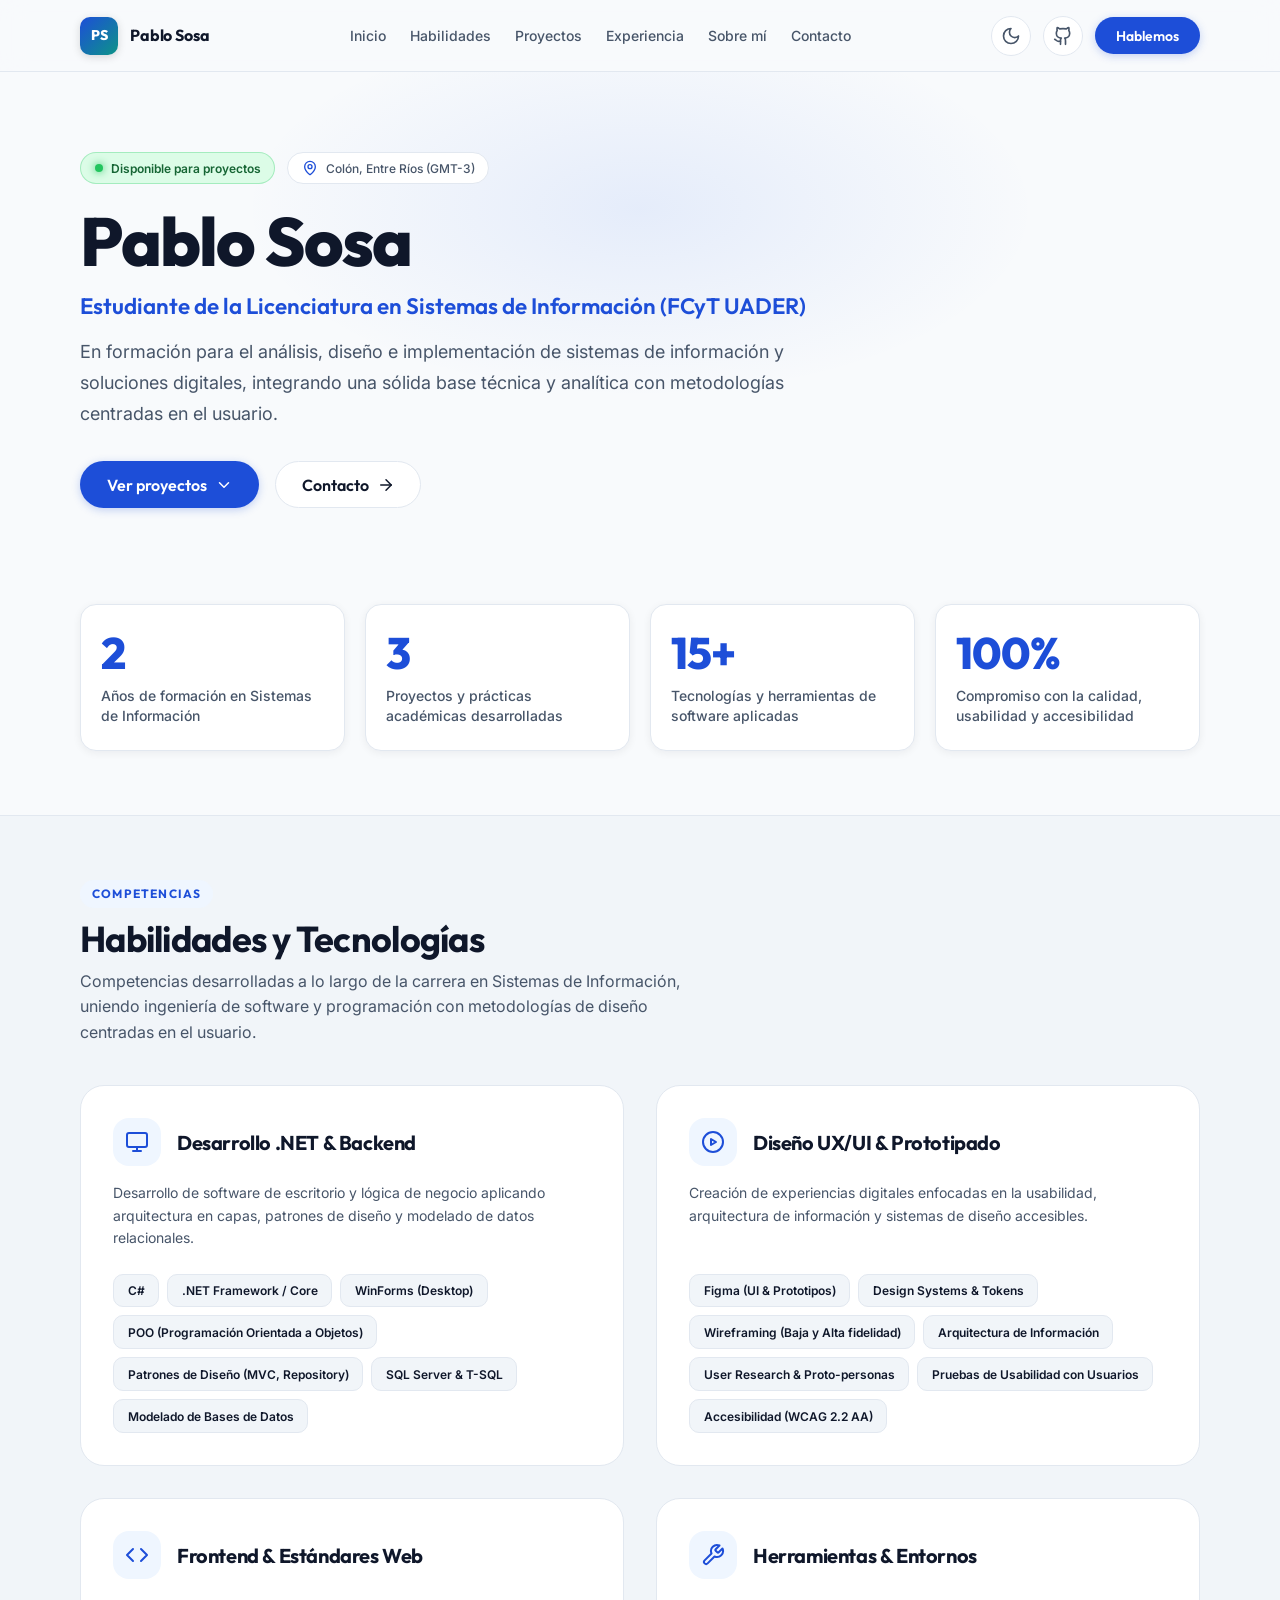
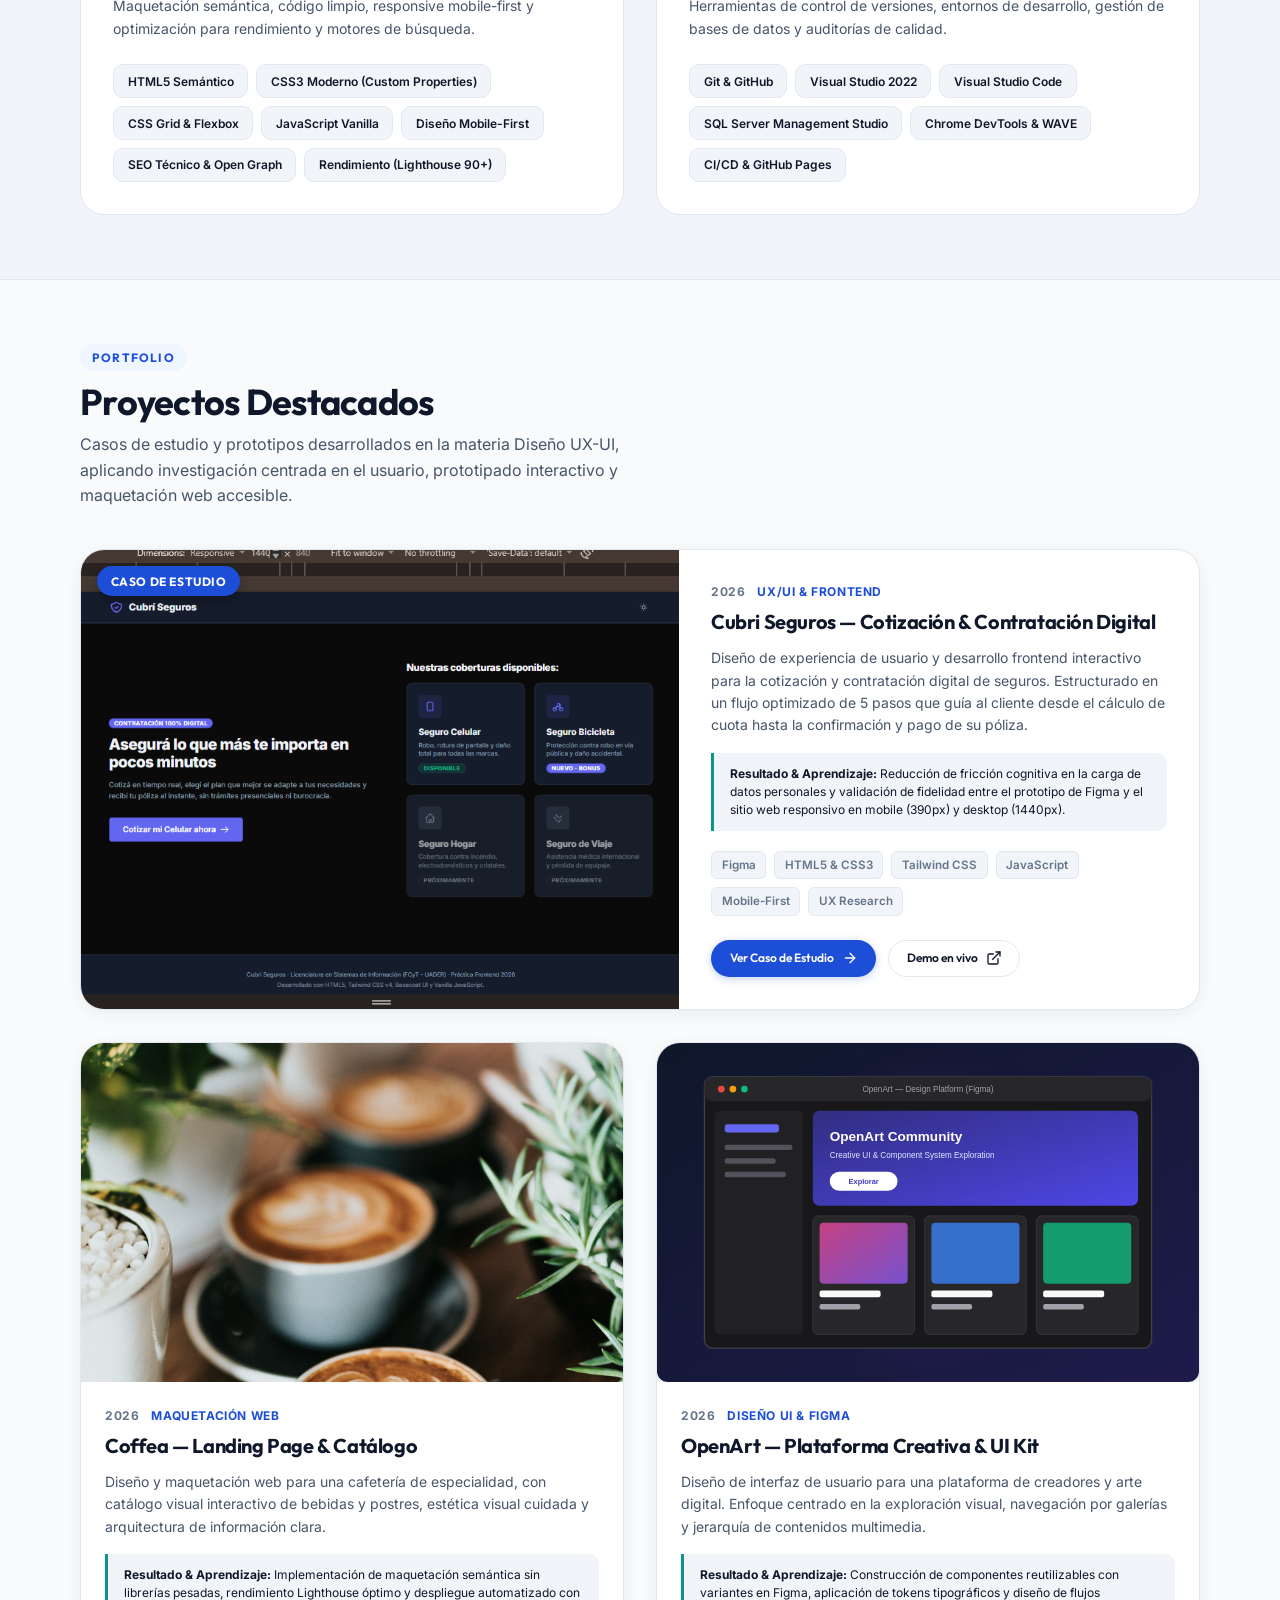
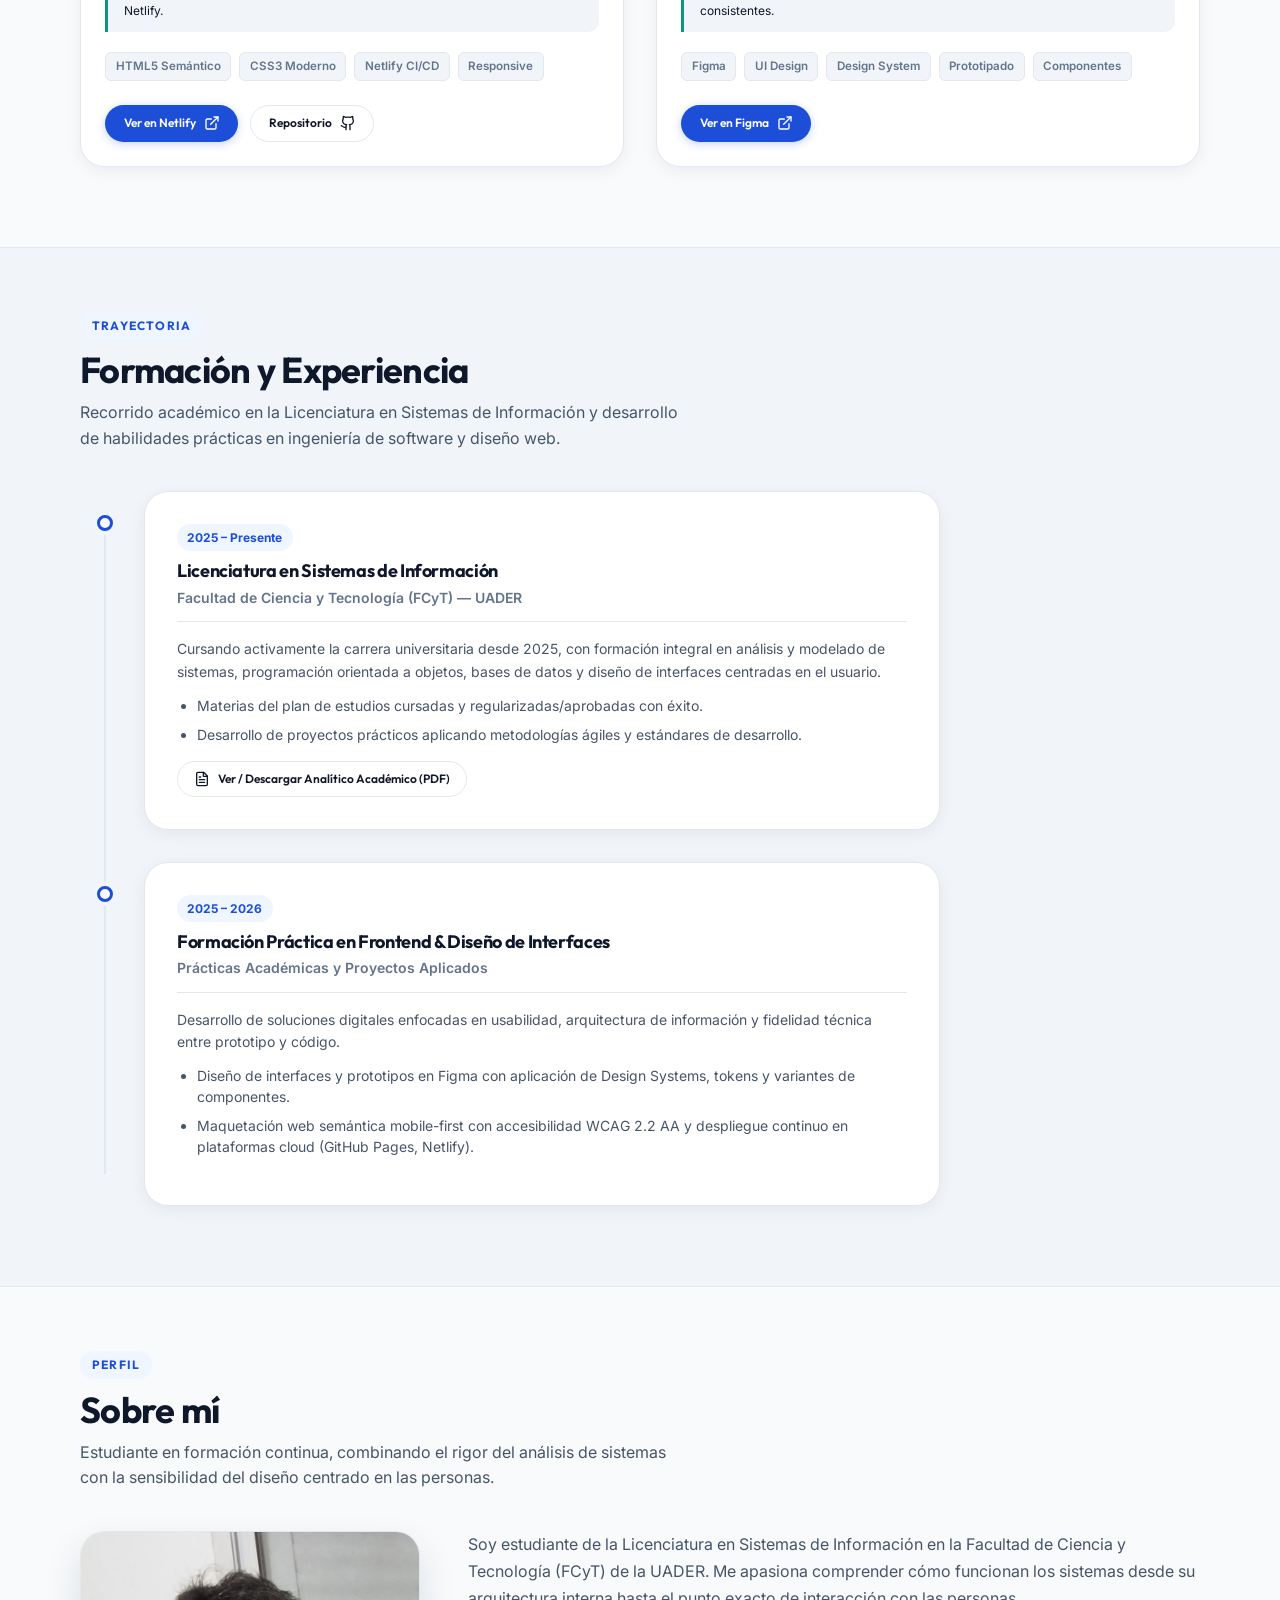
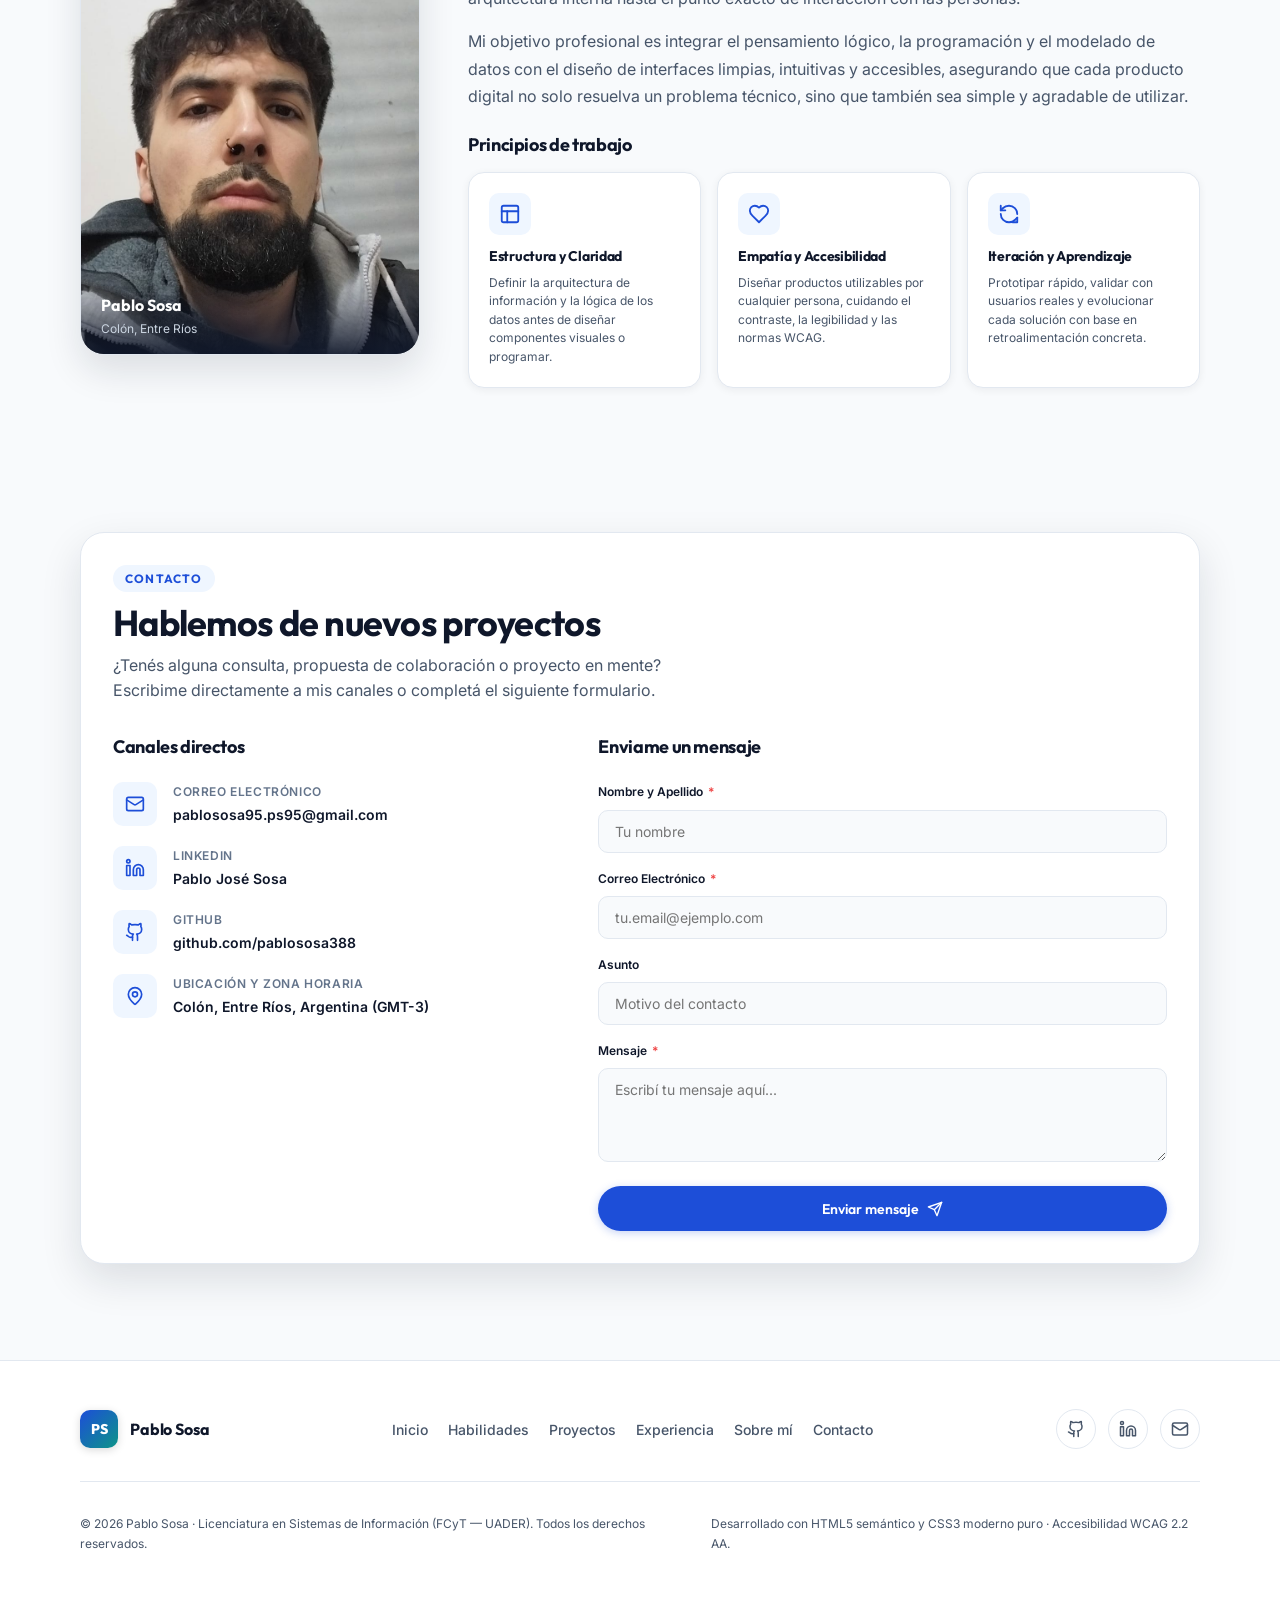
==== commit 414f0f4e: "feat: maquetar seccion de contacto con formulario funcional y footer completo" ====
--- a/index.html
+++ b/index.html
@@ -609,11 +609,197 @@
         </div>
       </div>
     </section>
+    <!-- ======================================================================
+         SECCIÓN 8: CONTACTO (Con formulario funcional - Bonus)
+         ====================================================================== -->
+    <section id="contacto" class="contact-section" aria-labelledby="contact-title">
+      <div class="container">
+        <!-- Bloque Destacado de Contacto -->
+        <div class="contact-card">
+          <div class="contact-header">
+            <span class="section-tag">Contacto</span>
+            <h2 id="contact-title" class="section-title">Hablemos de nuevos proyectos</h2>
+            <p class="section-desc">
+              ¿Tenés alguna consulta, propuesta de colaboración o proyecto en mente? Escribime directamente a mis canales o completá el siguiente formulario.
+            </p>
+          </div>
+
+          <div class="contact-grid">
+            <!-- Columna de Canales Directos -->
+            <div class="contact-channels">
+              <h3 class="contact-subtitle">Canales directos</h3>
+
+              <ul class="contact-list" aria-label="Canales directos de contacto">
+                <!-- Email Directo -->
+                <li class="contact-item">
+                  <div class="contact-item-icon" aria-hidden="true">
+                    <svg xmlns="http://www.w3.org/2000/svg" width="20" height="20" viewBox="0 0 24 24" fill="none" stroke="currentColor" stroke-width="2" stroke-linecap="round" stroke-linejoin="round">
+                      <rect width="20" height="16" x="2" y="4" rx="2"/>
+                      <path d="m22 7-8.97 5.7a1.94 1.94 0 0 1-2.06 0L2 7"/>
+                    </svg>
+                  </div>
+                  <div class="contact-item-info">
+                    <span class="contact-label">Correo Electrónico</span>
+                    <a href="mailto:pablososa95.ps95@gmail.com" class="contact-link">
+                      pablososa95.ps95@gmail.com
+                    </a>
+                  </div>
+                </li>
+
+                <!-- LinkedIn -->
+                <li class="contact-item">
+                  <div class="contact-item-icon" aria-hidden="true">
+                    <svg xmlns="http://www.w3.org/2000/svg" width="20" height="20" viewBox="0 0 24 24" fill="none" stroke="currentColor" stroke-width="2" stroke-linecap="round" stroke-linejoin="round">
+                      <path d="M16 8a6 6 0 0 1 6 6v7h-4v-7a2 2 0 0 0-2-2 2 2 0 0 0-2 2v7h-4v-7a6 6 0 0 1 6-6z"/>
+                      <rect width="4" height="12" x="2" y="9"/>
+                      <circle cx="4" cy="4" r="2"/>
+                    </svg>
+                  </div>
+                  <div class="contact-item-info">
+                    <span class="contact-label">LinkedIn</span>
+                    <a href="https://www.linkedin.com/in/pablo-jos%C3%A9-sosa-23122a34b/" target="_blank" rel="noopener noreferrer" class="contact-link">
+                      Pablo José Sosa
+                    </a>
+                  </div>
+                </li>
+
+                <!-- GitHub -->
+                <li class="contact-item">
+                  <div class="contact-item-icon" aria-hidden="true">
+                    <svg xmlns="http://www.w3.org/2000/svg" width="20" height="20" viewBox="0 0 24 24" fill="none" stroke="currentColor" stroke-width="2" stroke-linecap="round" stroke-linejoin="round">
+                      <path d="M15 22v-4a4.8 4.8 0 0 0-1-3.5c3 0 6-2 6-5.5.08-1.25-.27-2.48-1-3.5.28-1.15.28-2.35 0-3.5 0 0-1 0-3 1.5-2.64-.5-5.36-.5-8 0C6 2 5 2 5 2c-.3 1.15-.3 2.35 0 3.5A5.403 5.403 0 0 0 4 9c0 3.5 3 5.5 6 5.5-.39.49-.68 1.05-.85 1.65-.17.6-.22 1.23-.15 1.85v4"/>
+                      <path d="M9 18c-4.51 2-5-2-7-2"/>
+                    </svg>
+                  </div>
+                  <div class="contact-item-info">
+                    <span class="contact-label">GitHub</span>
+                    <a href="https://github.com/pablososa388" target="_blank" rel="noopener noreferrer" class="contact-link">
+                      github.com/pablososa388
+                    </a>
+                  </div>
+                </li>
+
+                <!-- Ubicación -->
+                <li class="contact-item">
+                  <div class="contact-item-icon" aria-hidden="true">
+                    <svg xmlns="http://www.w3.org/2000/svg" width="20" height="20" viewBox="0 0 24 24" fill="none" stroke="currentColor" stroke-width="2" stroke-linecap="round" stroke-linejoin="round">
+                      <path d="M20 10c0 4.993-5.539 10.193-7.399 11.799a1 1 0 0 1-1.202 0C9.539 20.193 4 14.993 4 10a8 8 0 0 1 16 0"/>
+                      <circle cx="12" cy="10" r="3"/>
+                    </svg>
+                  </div>
+                  <div class="contact-item-info">
+                    <span class="contact-label">Ubicación y Zona Horaria</span>
+                    <span class="contact-text">Colón, Entre Ríos, Argentina (GMT-3)</span>
+                  </div>
+                </li>
+              </ul>
+            </div>
+
+            <!-- Formulario Funcional (Bonus) -->
+            <div class="contact-form-wrapper">
+              <h3 class="contact-subtitle">Enviame un mensaje</h3>
+              <form id="contact-form" class="contact-form" action="https://formspree.io/f/pablososa95.ps95@gmail.com" method="POST" novalidate>
+                <!-- Campo Nombre -->
+                <div class="form-group">
+                  <label for="form-name" class="form-label">Nombre y Apellido <span class="required" aria-hidden="true">*</span></label>
+                  <input type="text" id="form-name" name="name" class="form-input" placeholder="Tu nombre" required autocomplete="name">
+                  <span class="form-error" id="name-error" aria-live="polite"></span>
+                </div>
+
+                <!-- Campo Email -->
+                <div class="form-group">
+                  <label for="form-email" class="form-label">Correo Electrónico <span class="required" aria-hidden="true">*</span></label>
+                  <input type="email" id="form-email" name="email" class="form-input" placeholder="tu.email@ejemplo.com" required autocomplete="email">
+                  <span class="form-error" id="email-error" aria-live="polite"></span>
+                </div>
+
+                <!-- Campo Asunto -->
+                <div class="form-group">
+                  <label for="form-subject" class="form-label">Asunto</label>
+                  <input type="text" id="form-subject" name="subject" class="form-input" placeholder="Motivo del contacto">
+                </div>
+
+                <!-- Campo Mensaje -->
+                <div class="form-group">
+                  <label for="form-message" class="form-label">Mensaje <span class="required" aria-hidden="true">*</span></label>
+                  <textarea id="form-message" name="message" class="form-textarea" rows="4" placeholder="Escribí tu mensaje aquí..." required></textarea>
+                  <span class="form-error" id="message-error" aria-live="polite"></span>
+                </div>
+
+                <!-- Botón de Envío -->
+                <button type="submit" class="btn btn-primary form-submit-btn">
+                  <span>Enviar mensaje</span>
+                  <svg xmlns="http://www.w3.org/2000/svg" width="16" height="16" viewBox="0 0 24 24" fill="none" stroke="currentColor" stroke-width="2" stroke-linecap="round" stroke-linejoin="round" aria-hidden="true">
+                    <line x1="22" y1="2" x2="11" y2="13"/>
+                    <polygon points="22 2 15 22 11 13 2 9 22 2"/>
+                  </svg>
+                </button>
+                <div id="form-status" class="form-status" role="status" aria-live="polite"></div>
+              </form>
+            </div>
+          </div>
+        </div>
+      </div>
+    </section>
   </main>
 
-  <!-- Footer del Sitio -->
+  <!-- ======================================================================
+       SECCIÓN 9: FOOTER
+       ====================================================================== -->
   <footer id="footer" class="site-footer" role="contentinfo">
-    <!-- Se completará en el commit correspondiente -->
+    <div class="container footer-container">
+      <div class="footer-top">
+        <!-- Logo y Monograma -->
+        <a href="#hero" class="brand-logo footer-brand" aria-label="Pablo Sosa - Ir al inicio">
+          <span class="brand-monogram">PS</span>
+          <span class="brand-name">Pablo Sosa</span>
+        </a>
+
+        <!-- Navegación Secundaria Repetida -->
+        <nav class="footer-nav" aria-label="Navegación secundaria del pie de página">
+          <ul class="footer-nav-list">
+            <li><a href="#hero" class="footer-nav-link">Inicio</a></li>
+            <li><a href="#skills" class="footer-nav-link">Habilidades</a></li>
+            <li><a href="#proyectos" class="footer-nav-link">Proyectos</a></li>
+            <li><a href="#experiencia" class="footer-nav-link">Experiencia</a></li>
+            <li><a href="#sobre-mi" class="footer-nav-link">Sobre mí</a></li>
+            <li><a href="#contacto" class="footer-nav-link">Contacto</a></li>
+          </ul>
+        </nav>
+
+        <!-- Redes Sociales -->
+        <div class="footer-social" aria-label="Enlaces a redes sociales">
+          <a href="https://github.com/pablososa388" target="_blank" rel="noopener noreferrer" class="btn-icon footer-social-link" aria-label="GitHub de Pablo Sosa (abre en pestaña nueva)">
+            <svg xmlns="http://www.w3.org/2000/svg" width="18" height="18" viewBox="0 0 24 24" fill="none" stroke="currentColor" stroke-width="2" stroke-linecap="round" stroke-linejoin="round" aria-hidden="true">
+              <path d="M15 22v-4a4.8 4.8 0 0 0-1-3.5c3 0 6-2 6-5.5.08-1.25-.27-2.48-1-3.5.28-1.15.28-2.35 0-3.5 0 0-1 0-3 1.5-2.64-.5-5.36-.5-8 0C6 2 5 2 5 2c-.3 1.15-.3 2.35 0 3.5A5.403 5.403 0 0 0 4 9c0 3.5 3 5.5 6 5.5-.39.49-.68 1.05-.85 1.65-.17.6-.22 1.23-.15 1.85v4"/>
+              <path d="M9 18c-4.51 2-5-2-7-2"/>
+            </svg>
+          </a>
+          <a href="https://www.linkedin.com/in/pablo-jos%C3%A9-sosa-23122a34b/" target="_blank" rel="noopener noreferrer" class="btn-icon footer-social-link" aria-label="LinkedIn de Pablo Sosa (abre en pestaña nueva)">
+            <svg xmlns="http://www.w3.org/2000/svg" width="18" height="18" viewBox="0 0 24 24" fill="none" stroke="currentColor" stroke-width="2" stroke-linecap="round" stroke-linejoin="round" aria-hidden="true">
+              <path d="M16 8a6 6 0 0 1 6 6v7h-4v-7a2 2 0 0 0-2-2 2 2 0 0 0-2 2v7h-4v-7a6 6 0 0 1 6-6z"/>
+              <rect width="4" height="12" x="2" y="9"/>
+              <circle cx="4" cy="4" r="2"/>
+            </svg>
+          </a>
+          <a href="mailto:pablososa95.ps95@gmail.com" class="btn-icon footer-social-link" aria-label="Enviar correo a Pablo Sosa">
+            <svg xmlns="http://www.w3.org/2000/svg" width="18" height="18" viewBox="0 0 24 24" fill="none" stroke="currentColor" stroke-width="2" stroke-linecap="round" stroke-linejoin="round" aria-hidden="true">
+              <rect width="20" height="16" x="2" y="4" rx="2"/>
+              <path d="m22 7-8.97 5.7a1.94 1.94 0 0 1-2.06 0L2 7"/>
+            </svg>
+          </a>
+        </div>
+      </div>
+
+      <div class="footer-bottom">
+        <p class="footer-copyright">
+          © 2026 Pablo Sosa · Licenciatura en Sistemas de Información (FCyT — UADER). Todos los derechos reservados.
+        </p>
+        <p class="footer-credits">
+          Desarrollado con HTML5 semántico y CSS3 moderno puro · Accesibilidad WCAG 2.2 AA.
+        </p>
+      </div>
+    </div>
   </footer>
 
   <!-- Script principal de interactividad -->
--- a/assets/css/style.css
+++ b/assets/css/style.css
@@ -1370,9 +1370,255 @@
   }
 }
 
-
-
-
-
-
-
+/* --------------------------------------------------------------------------
+   13. SECCIÓN 8: CONTACTO
+   -------------------------------------------------------------------------- */
+.contact-section {
+  padding-block: var(--space-16) var(--space-24);
+}
+
+.contact-card {
+  background-color: var(--color-surface);
+  border: 1px solid var(--color-card-border);
+  border-radius: var(--radius-xl);
+  padding: var(--space-8);
+  box-shadow: 0 16px 40px var(--color-shadow-lg);
+}
+
+.contact-grid {
+  display: grid;
+  grid-template-columns: 1fr;
+  gap: var(--space-10);
+  margin-top: var(--space-8);
+}
+
+.contact-subtitle {
+  font-size: var(--text-lg);
+  font-weight: 700;
+  color: var(--color-text-main);
+  margin-bottom: var(--space-6);
+}
+
+.contact-list {
+  display: flex;
+  flex-direction: column;
+  gap: var(--space-5);
+  list-style: none;
+  padding: 0;
+}
+
+.contact-item {
+  display: flex;
+  align-items: flex-start;
+  gap: var(--space-4);
+}
+
+.contact-item-icon {
+  width: 44px;
+  height: 44px;
+  border-radius: var(--radius-md);
+  background-color: var(--color-primary-light);
+  color: var(--color-primary);
+  display: flex;
+  align-items: center;
+  justify-content: center;
+  flex-shrink: 0;
+  transition: transform var(--transition-fast);
+}
+
+.contact-item:hover .contact-item-icon {
+  transform: scale(1.08);
+}
+
+.contact-item-info {
+  display: flex;
+  flex-direction: column;
+}
+
+.contact-label {
+  font-size: var(--text-xs);
+  color: var(--color-text-subtle);
+  font-weight: 600;
+  text-transform: uppercase;
+  letter-spacing: 0.05em;
+  margin-bottom: 2px;
+}
+
+.contact-link,
+.contact-text {
+  font-size: var(--text-sm);
+  font-weight: 600;
+  color: var(--color-text-main);
+  word-break: break-all;
+}
+
+.contact-link:hover {
+  color: var(--color-primary);
+  text-decoration: underline;
+}
+
+/* Formulario */
+.contact-form {
+  display: flex;
+  flex-direction: column;
+}
+
+.form-group {
+  display: flex;
+  flex-direction: column;
+  margin-bottom: var(--space-4);
+}
+
+.form-label {
+  font-size: var(--text-xs);
+  font-weight: 600;
+  color: var(--color-text-main);
+  margin-bottom: var(--space-2);
+}
+
+.required {
+  color: #EF4444;
+  margin-left: 2px;
+}
+
+.form-input,
+.form-textarea {
+  width: 100%;
+  padding: 0.75rem 1rem;
+  border-radius: var(--radius-md);
+  border: 1px solid var(--color-border);
+  background-color: var(--color-bg);
+  color: var(--color-text-main);
+  font-family: var(--font-body);
+  font-size: var(--text-sm);
+  transition: border-color var(--transition-fast), box-shadow var(--transition-fast);
+}
+
+.form-input:focus-visible,
+.form-textarea:focus-visible {
+  border-color: var(--color-primary);
+  outline: none;
+  box-shadow: 0 0 0 3px var(--color-primary-light);
+}
+
+.form-error {
+  font-size: var(--text-xs);
+  color: #EF4444;
+  margin-top: 0.25rem;
+  display: none;
+}
+
+.form-error.is-visible {
+  display: block;
+}
+
+.form-submit-btn {
+  width: 100%;
+  padding: 0.85rem;
+  font-size: var(--text-sm);
+  margin-top: var(--space-2);
+}
+
+.form-status {
+  margin-top: var(--space-3);
+  font-size: var(--text-sm);
+  text-align: center;
+  font-weight: 600;
+  display: none;
+  padding: 0.5rem;
+  border-radius: var(--radius-md);
+}
+
+.form-status.is-success {
+  display: block;
+  background-color: var(--color-badge-bg);
+  color: var(--color-badge-text);
+}
+
+.form-status.is-error {
+  display: block;
+  background-color: rgba(239, 68, 68, 0.12);
+  color: #EF4444;
+}
+
+/* --------------------------------------------------------------------------
+   14. SECCIÓN 9: FOOTER
+   -------------------------------------------------------------------------- */
+.site-footer {
+  background-color: var(--color-surface);
+  border-top: 1px solid var(--color-border);
+  padding-block: var(--space-12) var(--space-8);
+  margin-top: auto;
+}
+
+.footer-top {
+  display: flex;
+  flex-direction: column;
+  gap: var(--space-6);
+  align-items: center;
+  justify-content: space-between;
+  border-bottom: 1px solid var(--color-border);
+  padding-bottom: var(--space-8);
+  margin-bottom: var(--space-8);
+}
+
+.footer-nav-list {
+  display: flex;
+  flex-wrap: wrap;
+  gap: var(--space-5);
+  list-style: none;
+  padding: 0;
+  justify-content: center;
+}
+
+.footer-nav-link {
+  font-size: var(--text-sm);
+  color: var(--color-text-muted);
+  font-weight: 500;
+  transition: color var(--transition-fast);
+}
+
+.footer-nav-link:hover {
+  color: var(--color-primary);
+}
+
+.footer-social {
+  display: flex;
+  gap: var(--space-3);
+}
+
+.footer-bottom {
+  display: flex;
+  flex-direction: column;
+  gap: var(--space-2);
+  align-items: center;
+  text-align: center;
+  font-size: var(--text-xs);
+  color: var(--color-text-subtle);
+}
+
+@media (min-width: 768px) {
+  .footer-top {
+    flex-direction: row;
+  }
+  .footer-bottom {
+    flex-direction: row;
+    justify-content: space-between;
+    text-align: left;
+  }
+}
+
+@media (min-width: 900px) {
+  .contact-grid {
+    grid-template-columns: 1fr 1.3fr;
+    gap: var(--space-12);
+  }
+}
+
+
+
+
+
+
+
+
